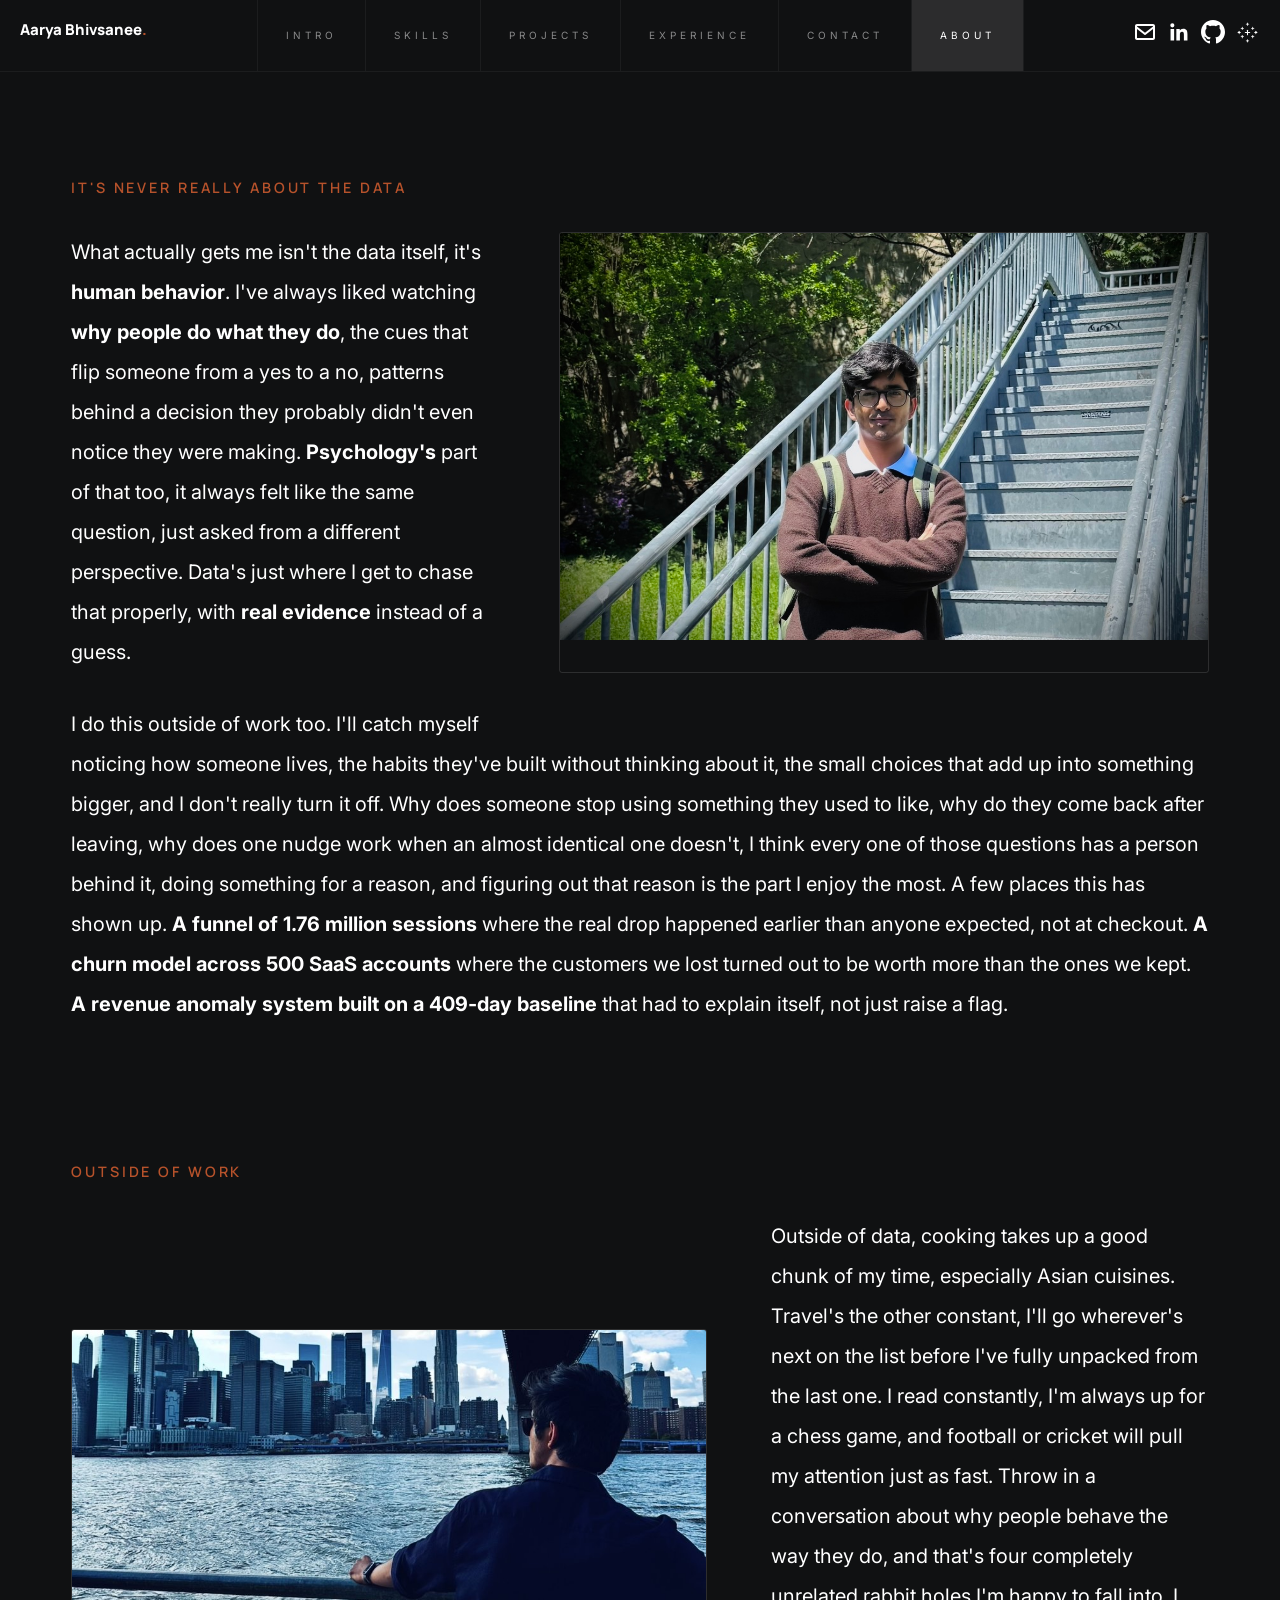
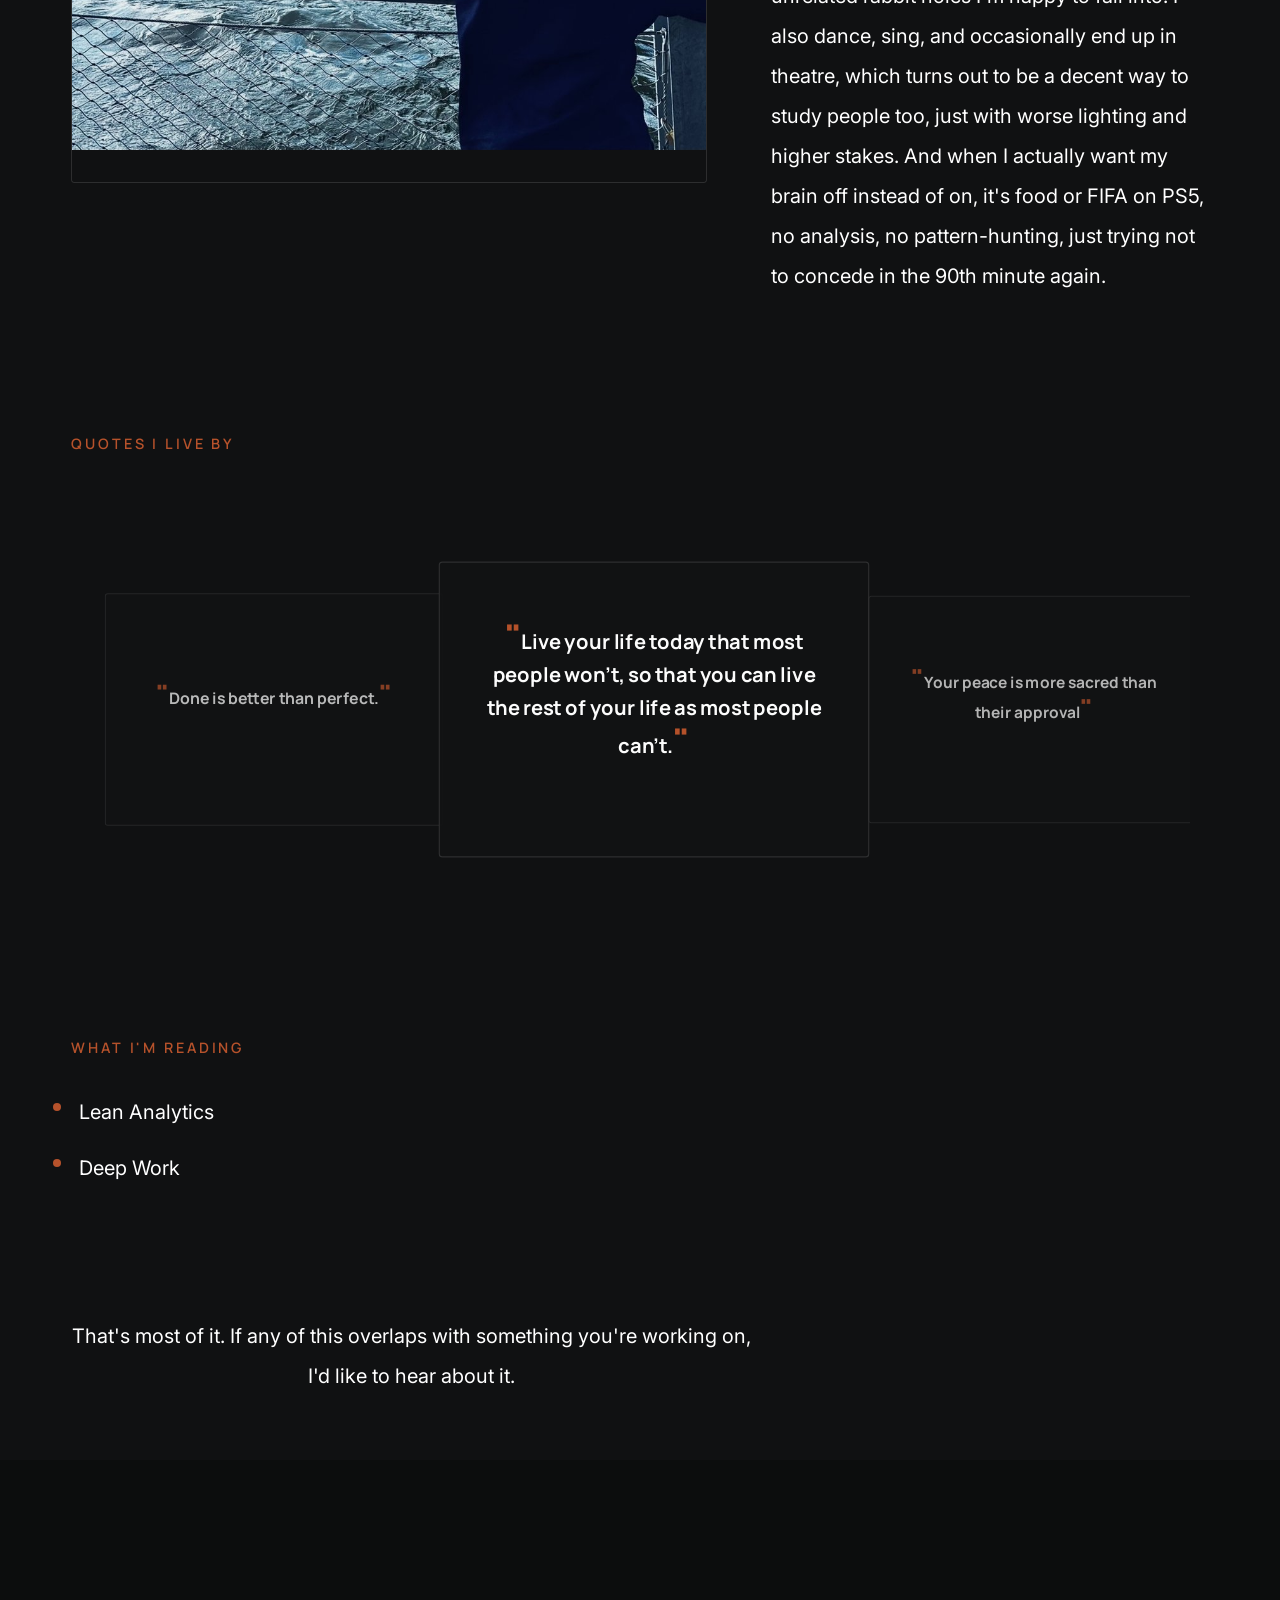
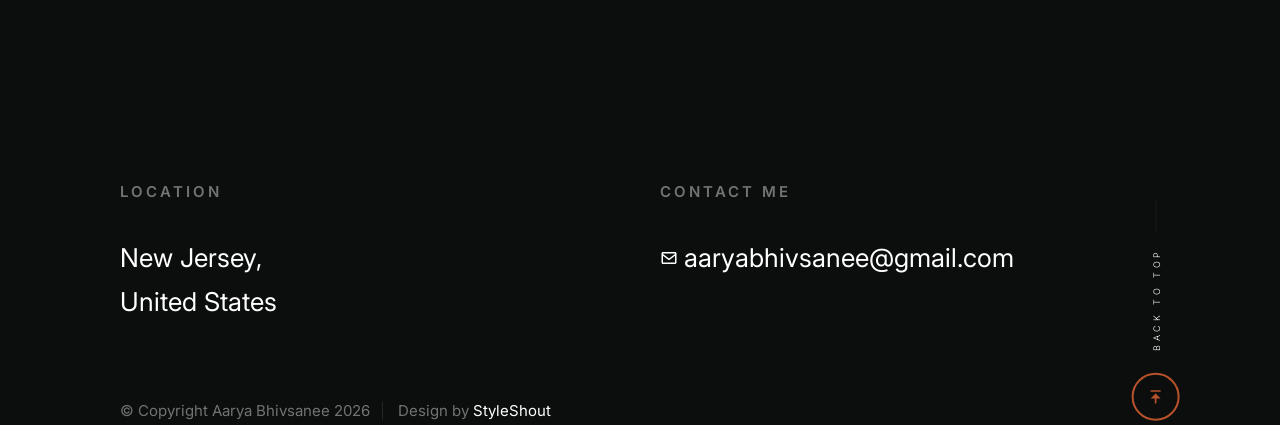
==== about.html @ 57d8317b "Remove intro line from What I'm Reading section" ====
<!DOCTYPE html>
<html lang="en" class="no-js" >
<head>

    <!--- basic page needs
    ================================================== -->
    <meta charset="utf-8">
    <meta name="viewport" content="width=device-width, initial-scale=1">
    <title>About — Aarya Bhivsanee</title>
    <meta name="description" content="A bit more about Aarya Bhivsanee — why data, what she's into outside of work, what she's reading, and what she's been building lately.">

    <script>
        document.documentElement.classList.remove('no-js');
        document.documentElement.classList.add('js');
    </script>

    <!-- CSS
    ================================================== -->
    <link rel="stylesheet" href="css/vendor.css">
    <link rel="stylesheet" href="css/styles.css">

    <!-- favicons
    ================================================== -->
    <link rel="apple-touch-icon" sizes="180x180" href="apple-touch-icon.png">
    <link rel="icon" type="image/png" sizes="32x32" href="favicon-32x32.png">
    <link rel="icon" type="image/png" sizes="16x16" href="favicon-16x16.png">
    <link rel="manifest" href="site.webmanifest">

</head>

<body id="top">


    <!-- preloader
    ================================================== -->
    <div id="preloader">
        <div id="loader">
        </div>
    </div>


    <!-- page wrap
    ================================================== -->
    <div class="s-pagewrap">



        <!-- # site header
        ================================================== -->
        <header class="s-header">

            <div class="s-header__block">
                <div class="s-header__logo">
                    <a class="logo" href="index.html">
                        <span class="logo__text">Aarya Bhivsanee<span class="logo__accent">.</span></span>
                    </a>
                </div>

                <a class="s-header__menu-toggle" href="#0"><span>Menu</span></a>
            </div> <!-- end s-header__block -->

            <div class="row s-header__nav-wrap">
                <nav class="s-header__nav">
                    <ul>
                        <li><a href="index.html#intro">Intro</a></li>
                        <li><a href="index.html#skills">Skills</a></li>
                        <li><a href="index.html#projects">Projects</a></li>
                        <li><a href="index.html#experience">Experience</a></li>
                        <li><a href="index.html#contact">Contact</a></li>
                        <li class="current"><a href="about.html">About</a></li>
                    </ul>
                </nav>

                <ul class="s-header__social">
                    <li>
                        <a href="mailto:aaryabhivsanee@gmail.com">
                            <svg xmlns="http://www.w3.org/2000/svg" width="24" height="24" viewBox="0 0 24 24" style="fill:rgba(0, 0, 0, 1);transform:;-ms-filter:"><path d="M20,4H4C2.897,4,2,4.897,2,6v12c0,1.103,0.897,2,2,2h16c1.103,0,2-0.897,2-2V6C22,4.897,21.103,4,20,4z M20,6v0.511 l-8,6.223L4,6.512V6H20z M4,18V9.044l7.386,5.745C11.566,14.93,11.783,15,12,15s0.434-0.07,0.614-0.211L20,9.044L20.002,18H4z"></path></svg>
                            <span class="screen-reader-text">Email</span>
                        </a>
                    </li>
                    <li>
                        <a href="https://linkedin.com/in/aarya-bhivsanee" target="_blank" rel="noopener">
                            <svg xmlns="http://www.w3.org/2000/svg" width="24" height="24" viewBox="0 0 24 24" style="fill:rgba(0, 0, 0, 1);transform:;-ms-filter:"><path d="M20.447 20.452h-3.554v-5.569c0-1.328-.027-3.037-1.852-3.037-1.853 0-2.136 1.445-2.136 2.939v5.667H9.351V9h3.414v1.561h.046c.477-.9 1.637-1.85 3.37-1.85 3.601 0 4.267 2.37 4.267 5.455v6.286zM5.337 7.433a2.062 2.062 0 1 1 0-4.124 2.062 2.062 0 0 1 0 4.124zM7.114 20.452H3.558V9h3.556v11.452z"></path></svg>
                            <span class="screen-reader-text">LinkedIn</span>
                        </a>
                    </li>
                    <li>
                        <a href="https://github.com/aarya-7" target="_blank" rel="noopener">
                            <svg xmlns="http://www.w3.org/2000/svg" width="24" height="24" viewBox="0 0 24 24" style="fill:rgba(0, 0, 0, 1);transform:;-ms-filter:"><path d="M12 0C5.37 0 0 5.373 0 12c0 5.303 3.438 9.8 8.205 11.387.6.113.82-.258.82-.577 0-.285-.01-1.04-.015-2.04-3.338.724-4.042-1.61-4.042-1.61-.546-1.385-1.333-1.755-1.333-1.755-1.089-.745.084-.729.084-.729 1.205.084 1.84 1.237 1.84 1.237 1.07 1.834 2.807 1.304 3.492.997.108-.775.42-1.305.763-1.605-2.665-.303-5.467-1.332-5.467-5.93 0-1.31.469-2.381 1.236-3.221-.124-.303-.536-1.523.117-3.176 0 0 1.008-.322 3.301 1.23.957-.266 1.983-.399 3.003-.404 1.02.005 2.047.138 3.006.404 2.291-1.552 3.297-1.23 3.297-1.23.655 1.653.243 2.873.12 3.176.77.84 1.235 1.911 1.235 3.221 0 4.609-2.807 5.624-5.479 5.921.43.372.823 1.102.823 2.222 0 1.606-.014 2.898-.014 3.293 0 .322.216.694.825.576C20.565 21.796 24 17.3 24 12c0-6.627-5.373-12-12-12z"></path></svg>
                            <span class="screen-reader-text">GitHub</span>
                        </a>
                    </li>
                    <li>
                        <a href="https://public.tableau.com/app/profile/aarya.bhivsanee/vizzes" target="_blank" rel="noopener">
                            <svg class="icon-tableau" xmlns="http://www.w3.org/2000/svg" width="24" height="24" viewBox="0 0 24 24" style="fill:rgba(0, 0, 0, 1);transform:;-ms-filter:">
                                <g transform="translate(12,4)"><rect x="-0.4" y="-1.6" width="0.8" height="3.2" rx="0.4" ry="0.4"></rect><rect x="-1.6" y="-0.4" width="3.2" height="0.8" rx="0.4" ry="0.4"></rect></g>
                                <g transform="translate(7,8)"><rect x="-0.4" y="-1.6" width="0.8" height="3.2" rx="0.4" ry="0.4"></rect><rect x="-1.6" y="-0.4" width="3.2" height="0.8" rx="0.4" ry="0.4"></rect></g>
                                <g transform="translate(17,8)"><rect x="-0.4" y="-1.6" width="0.8" height="3.2" rx="0.4" ry="0.4"></rect><rect x="-1.6" y="-0.4" width="3.2" height="0.8" rx="0.4" ry="0.4"></rect></g>
                                <g transform="translate(4,12)"><rect x="-0.4" y="-1.6" width="0.8" height="3.2" rx="0.4" ry="0.4"></rect><rect x="-1.6" y="-0.4" width="3.2" height="0.8" rx="0.4" ry="0.4"></rect></g>
                                <g transform="translate(12,12)"><rect x="-0.5" y="-2.6" width="1" height="5.2" rx="0.5" ry="0.5"></rect><rect x="-2.6" y="-0.5" width="5.2" height="1" rx="0.5" ry="0.5"></rect></g>
                                <g transform="translate(20,12)"><rect x="-0.4" y="-1.6" width="0.8" height="3.2" rx="0.4" ry="0.4"></rect><rect x="-1.6" y="-0.4" width="3.2" height="0.8" rx="0.4" ry="0.4"></rect></g>
                                <g transform="translate(7,16)"><rect x="-0.4" y="-1.6" width="0.8" height="3.2" rx="0.4" ry="0.4"></rect><rect x="-1.6" y="-0.4" width="3.2" height="0.8" rx="0.4" ry="0.4"></rect></g>
                                <g transform="translate(17,16)"><rect x="-0.4" y="-1.6" width="0.8" height="3.2" rx="0.4" ry="0.4"></rect><rect x="-1.6" y="-0.4" width="3.2" height="0.8" rx="0.4" ry="0.4"></rect></g>
                                <g transform="translate(12,20)"><rect x="-0.4" y="-1.6" width="0.8" height="3.2" rx="0.4" ry="0.4"></rect><rect x="-1.6" y="-0.4" width="3.2" height="0.8" rx="0.4" ry="0.4"></rect></g>
                            </svg>
                            <span class="screen-reader-text">Tableau Public</span>
                        </a>
                    </li>
                </ul>
            </div> <!-- end s-header__nav-wrap -->

        </header> <!-- end s-header -->


        <!-- # photo + opening / why
        ================================================== -->
        <section class="s-about-intro">
            <div class="row">
                <div class="column">
                    <h3 class="about-section__eyebrow">It's Never Really About The Data</h3>

                    <div class="about-intro-photo">
                        <img src="images/about-photo.jpg" alt="Aarya Bhivsanee">
                    </div>

                    <p>What actually gets me isn't the data itself, it's <strong>human behavior</strong>. I've always liked
                    watching <strong>why people do what they do</strong>, the cues that flip someone from a yes to a no,
                    patterns behind a decision they probably didn't even notice they were making.
                    <strong>Psychology's</strong> part of that too, it always felt like the same question, just asked from a
                    different perspective. Data's just where I get to chase that properly, with <strong>real
                    evidence</strong> instead of a guess.</p>

                    <p>I do this outside of work too. I'll catch myself noticing how someone lives, the
                    habits they've built without thinking about it, the small choices that add up into
                    something bigger, and I don't really turn it off. Why does someone stop using something
                    they used to like, why do they come back after leaving, why does one nudge work when an
                    almost identical one doesn't, I think every one of those questions has a person behind
                    it, doing something for a reason, and figuring out that reason is the part I enjoy the
                    most. A few places this has shown up. <strong>A funnel of 1.76 million sessions</strong> where the real
                    drop happened earlier than anyone expected, not at checkout. <strong>A churn model across 500
                    SaaS accounts</strong> where the customers we lost turned out to be worth more than the ones we
                    kept. <strong>A revenue anomaly system built on a 409-day baseline</strong> that had to explain itself,
                    not just raise a flag.</p>
                </div>
            </div>
        </section>


        <!-- # outside of work
        ================================================== -->
        <section class="s-about-block s-about-block--outside">
            <div class="row">
                <div class="column about-section">
                    <h3 class="about-section__eyebrow">Outside Of Work</h3>

                    <div class="outside-work-row">
                        <div class="outside-work-photo">
                            <img src="images/outside-work.jpg" alt="Aarya Bhivsanee outside of work">
                        </div>

                        <p>Outside of data, cooking takes up a good chunk of my time, especially Asian cuisines.
                        Travel's the other constant, I'll go wherever's next on the list before I've fully
                        unpacked from the last one. I read constantly, I'm always up for a chess game, and
                        football or cricket will pull my attention just as fast. Throw in a conversation about
                        why people behave the way they do, and that's four completely unrelated rabbit holes
                        I'm happy to fall into. I also dance, sing, and occasionally end up in theatre, which
                        turns out to be a decent way to study people too, just with worse lighting and higher
                        stakes. And when I actually want my brain off instead of on, it's food or FIFA on PS5,
                        no analysis, no pattern-hunting, just trying not to concede in the 90th minute again.</p>
                    </div>
                </div>
            </div>
        </section>


        <!-- # quotes i live by
        ================================================== -->
        <section class="s-about-block s-about-block--quotes">
            <div class="row">
                <div class="column about-section">
                    <h3 class="about-section__eyebrow">Quotes I Live By</h3>
                </div>
            </div>

            <div class="row">
                <div class="column">
                    <div class="quotes-carousel">
                        <div class="quotes-carousel__viewport">
                            <ul class="quotes-carousel__track">
                                <li class="quote-card">
                                    <p class="quote-card__text">Done is better than perfect.</p>
                                    <p class="quote-card__attribution"></p>
                                </li>
                                <li class="quote-card">
                                    <p class="quote-card__text">Live your life today that most people won't, so that you can live the rest of your life as most people can't.</p>
                                    <p class="quote-card__attribution"></p>
                                </li>
                                <li class="quote-card">
                                    <p class="quote-card__text">Your peace is more sacred than their approval</p>
                                    <p class="quote-card__attribution"></p>
                                </li>
                                <li class="quote-card">
                                    <p class="quote-card__text">Purpose is the strongest shield against laziness</p>
                                    <p class="quote-card__attribution"></p>
                                </li>
                                <li class="quote-card">
                                    <p class="quote-card__text">Freedom is saying no to the things you hate.</p>
                                    <p class="quote-card__attribution"></p>
                                </li>
                                <li class="quote-card">
                                    <p class="quote-card__text">Even a bad day is just 24 hours</p>
                                    <p class="quote-card__attribution"></p>
                                </li>
                                <li class="quote-card">
                                    <p class="quote-card__text">You can't have a new reality with an old mentality.</p>
                                    <p class="quote-card__attribution"></p>
                                </li>
                                <li class="quote-card">
                                    <p class="quote-card__text">If you breathe oxygen it's a fair game</p>
                                    <p class="quote-card__attribution"></p>
                                </li>
                                <li class="quote-card">
                                    <p class="quote-card__text">Obsession creates Outliers</p>
                                    <p class="quote-card__attribution"></p>
                                </li>
                                <li class="quote-card" aria-hidden="true">
                                    <p class="quote-card__text">Done is better than perfect.</p>
                                    <p class="quote-card__attribution"></p>
                                </li>
                                <li class="quote-card" aria-hidden="true">
                                    <p class="quote-card__text">Live your life today that most people won't, so that you can live the rest of your life as most people can't.</p>
                                    <p class="quote-card__attribution"></p>
                                </li>
                                <li class="quote-card" aria-hidden="true">
                                    <p class="quote-card__text">Your peace is more sacred than their approval</p>
                                    <p class="quote-card__attribution"></p>
                                </li>
                                <li class="quote-card" aria-hidden="true">
                                    <p class="quote-card__text">Purpose is the strongest shield against laziness</p>
                                    <p class="quote-card__attribution"></p>
                                </li>
                                <li class="quote-card" aria-hidden="true">
                                    <p class="quote-card__text">Freedom is saying no to the things you hate.</p>
                                    <p class="quote-card__attribution"></p>
                                </li>
                                <li class="quote-card" aria-hidden="true">
                                    <p class="quote-card__text">Even a bad day is just 24 hours</p>
                                    <p class="quote-card__attribution"></p>
                                </li>
                                <li class="quote-card" aria-hidden="true">
                                    <p class="quote-card__text">You can't have a new reality with an old mentality.</p>
                                    <p class="quote-card__attribution"></p>
                                </li>
                                <li class="quote-card" aria-hidden="true">
                                    <p class="quote-card__text">If you breathe oxygen it's a fair game</p>
                                    <p class="quote-card__attribution"></p>
                                </li>
                                <li class="quote-card" aria-hidden="true">
                                    <p class="quote-card__text">Obsession creates Outliers</p>
                                    <p class="quote-card__attribution"></p>
                                </li>
                            </ul>
                        </div>
                    </div>
                </div>
            </div>
        </section>


        <!-- # what i'm reading
        ================================================== -->
        <section class="s-about-block">
            <div class="row">
                <div class="column about-section">
                    <h3 class="about-section__eyebrow">What I'm Reading</h3>
                    <ul class="disc">
                        <li>Lean Analytics</li>
                        <li>Deep Work</li>
                    </ul>
                </div>
            </div>
        </section>


        <!-- # closing line
        ================================================== -->
        <section class="s-about-block s-about-block--closing">
            <div class="row">
                <div class="column about-section">
                    <p>That's most of it. If any of this overlaps with something you're working on, I'd
                    like to hear about it.</p>
                </div>
            </div>
        </section>


        <!-- # footer
        ================================================== -->
        <section class="s-about-footer-wrap">

            <footer class="s-footer">

                <div class="row s-footer__top">
                    <div class="column lg-6 md-6 stack-on-700 s-footer__block contact-address">
                        <h4 class="h6">Location</h4>

                        <p>
                        New Jersey, <br>
                        United States
                        </p>
                    </div>

                    <div class="column lg-6 md-6 stack-on-700 s-footer__block contact-number">
                        <h4 class="h6">Contact Me</h4>

                        <ul class="contact-list">
                            <li>
                                <a href="mailto:aaryabhivsanee@gmail.com" class="contact-list__email">
                                    <svg class="contact-list__icon" xmlns="http://www.w3.org/2000/svg" width="24" height="24" viewBox="0 0 24 24"><path d="M20,4H4C2.897,4,2,4.897,2,6v12c0,1.103,0.897,2,2,2h16c1.103,0,2-0.897,2-2V6C22,4.897,21.103,4,20,4z M20,6v0.511 l-8,6.223L4,6.512V6H20z M4,18V9.044l7.386,5.745C11.566,14.93,11.783,15,12,15s0.434-0.07,0.614-0.211L20,9.044L20.002,18H4z"></path></svg>
                                    aaryabhivsanee@gmail.com
                                </a>
                            </li>
                        </ul>
                    </div>
                </div> <!-- end s-footer__top -->

                <div class="row s-footer__bottom">
                    <div class="column ss-copyright">
                        <span>© Copyright Aarya Bhivsanee 2026</span>
                        <span>Design by <a href="https://www.styleshout.com/">StyleShout</a></span>
                    </div>

                    <div class="ss-go-top">
                        <a class="smoothscroll" title="Back to Top" href="#top">
                            <span class="ss-go-top__icon">
                                <svg xmlns="http://www.w3.org/2000/svg" width="24" height="24" viewBox="0 0 24 24" style="fill:rgba(0, 0, 0, 1);transform:rotate(90deg);-ms-filter:progid:DXImageTransform.Microsoft.BasicImage(rotation=1)"><path d="M6 4H18V6H6zM11 14L11 20 13 20 13 14 18 14 12 8 6 14z"></path></svg>
                            </span>
                            <span class="ss-go-top__text">Back to Top</span>
                        </a>
                    </div>
                </div> <!-- end s-footer__top -->

            </footer>

        </section> <!-- end s-about-footer-wrap -->

    </div> <!-- end -s-pagewrap -->


    <!-- Java Script
    ================================================== -->
    <script src="js/plugins.js"></script>
    <script src="js/main.js"></script>

</body>
</html>
---- css/vendor.css ----
/* ===================================================================
 * Tyndale Third-party Stylesheets
 * Template Ver. 1.0.0
 * 06-17-2021
 * -------------------------------------------------------------------
 *
 * TOC:
 * # PrismJS
 * # Swiper 
 * # PhotoSwipe Main CSS
 * # PhotoSwipe Skin
 * # Basiclightbox
 *
 * ------------------------------------------------------------------- */

/* ===================================================================
 * # PrismJS 1.20.0
 *   https://prismjs.com/download.html#themes=prism-tomorrow&languages=markup+css+clike+javascript+markup-templating+php
 *   
 *   prism.js tomorrow night eighties for JavaScript, CoffeeScript, CSS and HTML
 *   Based on https://github.com/chriskempson/tomorrow-theme
 *   @author Rose Pritchard
 * ------------------------------------------------------------------- */
code[class*="language-"],
pre[class*="language-"] {
    color           : #ccc;
    background      : none;
    font-family     : var(--font-mono);
    font-size       : calc(var(--text-size) * 0.9444);
    text-align      : left;
    white-space     : pre;
    word-spacing    : normal;
    word-break      : normal;
    word-wrap       : normal;
    line-height     : var(--vspace-1);
    -moz-tab-size   : 4;
    -o-tab-size     : 4;
    tab-size        : 4;
    -webkit-hyphens : none;
    -moz-hyphens    : none;
    -ms-hyphens     : none;
    hyphens         : none;
}

/* Code blocks */
pre[class*="language-"] {
    padding  : var(--vspace-0_5) 0 var(--vspace-1);
    margin   : 0;
    overflow : auto;
}

:not(pre)>code[class*="language-"],
pre[class*="language-"] {
    background : #2d2d2d;
}

/* Inline code */
:not(pre)>code[class*="language-"] {
    padding     : .1em;
    white-space : normal;
}

.token.comment,
.token.block-comment,
.token.prolog,
.token.doctype,
.token.cdata {
    color : #999;
}

.token.punctuation {
    color : #ccc;
}

.token.tag,
.token.attr-name,
.token.namespace,
.token.deleted {
    color : #e2777a;
}

.token.function-name {
    color : #6196cc;
}

.token.boolean,
.token.number,
.token.function {
    color : #f08d49;
}

.token.property,
.token.class-name,
.token.constant,
.token.symbol {
    color : #f8c555;
}

.token.selector,
.token.important,
.token.atrule,
.token.keyword,
.token.builtin {
    color : #cc99cd;
}

.token.string,
.token.char,
.token.attr-value,
.token.regex,
.token.variable {
    color : #7ec699;
}

.token.operator,
.token.entity,
.token.url {
    color : #67cdcc;
}

.token.important,
.token.bold {
    font-weight : bold;
}

.token.italic {
    font-style : italic;
}

.token.entity {
    cursor : help;
}

.token.inserted {
    color : green;
}


/* ===================================================================
 * # Swiper 6.4.5
 *   Most modern mobile touch slider and framework with hardware accelerated transitions
 *   https://swiperjs.com
 *
 *   Copyright 2014-2020 Vladimir Kharlampidi
 *
 *   Released under the MIT License
 *
 *   Released on: December 18, 2020
 * ------------------------------------------------------------------- */
@font-face {
    font-family : "swiper-icons";
    src         : url("data:application/font-woff;charset=utf-8;base64, [base64]//wADZ2x5ZgAAAywAAADMAAAD2MHtryVoZWFkAAABbAAAADAAAAA2E2+eoWhoZWEAAAGcAAAAHwAAACQC9gDzaG10eAAAAigAAAAZAAAArgJkABFsb2NhAAAC0AAAAFoAAABaFQAUGG1heHAAAAG8AAAAHwAAACAAcABAbmFtZQAAA/gAAAE5AAACXvFdBwlwb3N0AAAFNAAAAGIAAACE5s74hXjaY2BkYGAAYpf5Hu/j+W2+MnAzMYDAzaX6QjD6/4//Bxj5GA8AuRwMYGkAPywL13jaY2BkYGA88P8Agx4j+/8fQDYfA1AEBWgDAIB2BOoAeNpjYGRgYNBh4GdgYgABEMnIABJzYNADCQAACWgAsQB42mNgYfzCOIGBlYGB0YcxjYGBwR1Kf2WQZGhhYGBiYGVmgAFGBiQQkOaawtDAoMBQxXjg/wEGPcYDDA4wNUA2CCgwsAAAO4EL6gAAeNpj2M0gyAACqxgGNWBkZ2D4/wMA+xkDdgAAAHjaY2BgYGaAYBkGRgYQiAHyGMF8FgYHIM3DwMHABGQrMOgyWDLEM1T9/w8UBfEMgLzE////P/5//f/V/xv+r4eaAAeMbAxwIUYmIMHEgKYAYjUcsDAwsLKxc3BycfPw8jEQA/[base64]/uznmfPFBNODM2K7MTQ45YEAZqGP81AmGGcF3iPqOop0r1SPTaTbVkfUe4HXj97wYE+yNwWYxwWu4v1ugWHgo3S1XdZEVqWM7ET0cfnLGxWfkgR42o2PvWrDMBSFj/IHLaF0zKjRgdiVMwScNRAoWUoH78Y2icB/yIY09An6AH2Bdu/UB+yxopYshQiEvnvu0dURgDt8QeC8PDw7Fpji3fEA4z/PEJ6YOB5hKh4dj3EvXhxPqH/SKUY3rJ7srZ4FZnh1PMAtPhwP6fl2PMJMPDgeQ4rY8YT6Gzao0eAEA409DuggmTnFnOcSCiEiLMgxCiTI6Cq5DZUd3Qmp10vO0LaLTd2cjN4fOumlc7lUYbSQcZFkutRG7g6JKZKy0RmdLY680CDnEJ+UMkpFFe1RN7nxdVpXrC4aTtnaurOnYercZg2YVmLN/d/gczfEimrE/fs/bOuq29Zmn8tloORaXgZgGa78yO9/cnXm2BpaGvq25Dv9S4E9+5SIc9PqupJKhYFSSl47+Qcr1mYNAAAAeNptw0cKwkAAAMDZJA8Q7OUJvkLsPfZ6zFVERPy8qHh2YER+3i/BP83vIBLLySsoKimrqKqpa2hp6+jq6RsYGhmbmJqZSy0sraxtbO3sHRydnEMU4uR6yx7JJXveP7WrDycAAAAAAAH//wACeNpjYGRgYOABYhkgZgJCZgZNBkYGLQZtIJsFLMYAAAw3ALgAeNolizEKgDAQBCchRbC2sFER0YD6qVQiBCv/H9ezGI6Z5XBAw8CBK/m5iQQVauVbXLnOrMZv2oLdKFa8Pjuru2hJzGabmOSLzNMzvutpB3N42mNgZGBg4GKQYzBhYMxJLMlj4GBgAYow/P/PAJJhLM6sSoWKfWCAAwDAjgbRAAB42mNgYGBkAIIbCZo5IPrmUn0hGA0AO8EFTQAA") format("woff");
    font-weight : 400;
    font-style  : normal;
}

:root {
    --swiper-theme-color : #007aff;
}

.swiper-container {
    margin-left  : auto;
    margin-right : auto;
    position     : relative;
    overflow     : hidden;
    list-style   : none;
    padding      : 0;
    /* Fix of Webkit flickering */
    z-index      : 1;
}

.swiper-container-vertical>.swiper-wrapper {
    flex-direction : column;
}

.swiper-wrapper {
    position            : relative;
    width               : 100%;
    height              : 100%;
    z-index             : 1;
    display             : flex;
    transition-property : transform;
    box-sizing          : content-box;
}

.swiper-container-android .swiper-slide,
.swiper-wrapper {
    transform : translate3d(0px, 0, 0);
}

.swiper-container-multirow>.swiper-wrapper {
    flex-wrap : wrap;
}

.swiper-container-multirow-column>.swiper-wrapper {
    flex-wrap      : wrap;
    flex-direction : column;
}

.swiper-container-free-mode>.swiper-wrapper {
    transition-timing-function : ease-out;
    margin                     : 0 auto;
}

.swiper-slide {
    flex-shrink         : 0;
    width               : 100%;
    height              : 100%;
    position            : relative;
    transition-property : transform;
}

.swiper-slide-invisible-blank {
    visibility : hidden;
}

/* Auto Height */
.swiper-container-autoheight,
.swiper-container-autoheight .swiper-slide {
    height : auto;
}

.swiper-container-autoheight .swiper-wrapper {
    align-items         : flex-start;
    transition-property : transform, height;
}

/* 3D Effects */
.swiper-container-3d {
    perspective : 1200px;
}

.swiper-container-3d .swiper-wrapper,
.swiper-container-3d .swiper-slide,
.swiper-container-3d .swiper-slide-shadow-left,
.swiper-container-3d .swiper-slide-shadow-right,
.swiper-container-3d .swiper-slide-shadow-top,
.swiper-container-3d .swiper-slide-shadow-bottom,
.swiper-container-3d .swiper-cube-shadow {
    transform-style : preserve-3d;
}

.swiper-container-3d .swiper-slide-shadow-left,
.swiper-container-3d .swiper-slide-shadow-right,
.swiper-container-3d .swiper-slide-shadow-top,
.swiper-container-3d .swiper-slide-shadow-bottom {
    position       : absolute;
    left           : 0;
    top            : 0;
    width          : 100%;
    height         : 100%;
    pointer-events : none;
    z-index        : 10;
}

.swiper-container-3d .swiper-slide-shadow-left {
    background-image : linear-gradient(to left, rgba(0, 0, 0, 0.5), rgba(0, 0, 0, 0));
}

.swiper-container-3d .swiper-slide-shadow-right {
    background-image : linear-gradient(to right, rgba(0, 0, 0, 0.5), rgba(0, 0, 0, 0));
}

.swiper-container-3d .swiper-slide-shadow-top {
    background-image : linear-gradient(to top, rgba(0, 0, 0, 0.5), rgba(0, 0, 0, 0));
}

.swiper-container-3d .swiper-slide-shadow-bottom {
    background-image : linear-gradient(to bottom, rgba(0, 0, 0, 0.5), rgba(0, 0, 0, 0));
}

/* CSS Mode */
.swiper-container-css-mode>.swiper-wrapper {
    overflow           : auto;
    scrollbar-width    : none;
    /* For Firefox */
    -ms-overflow-style : none;
    /* For Internet Explorer and Edge */
}

.swiper-container-css-mode>.swiper-wrapper::-webkit-scrollbar {
    display : none;
}

.swiper-container-css-mode>.swiper-wrapper>.swiper-slide {
    scroll-snap-align : start start;
}

.swiper-container-horizontal.swiper-container-css-mode>.swiper-wrapper {
    scroll-snap-type : x mandatory;
}

.swiper-container-vertical.swiper-container-css-mode>.swiper-wrapper {
    scroll-snap-type : y mandatory;
}

:root {
    --swiper-navigation-size  : 44px;
    /*
    --swiper-navigation-color : var(--swiper-theme-color);
    */
}

.swiper-button-prev,
.swiper-button-next {
    position        : absolute;
    top             : 50%;
    width           : calc(var(--swiper-navigation-size) / 44 * 27);
    height          : var(--swiper-navigation-size);
    margin-top      : calc(-1 * var(--swiper-navigation-size) / 2);
    z-index         : 10;
    cursor          : pointer;
    display         : flex;
    align-items     : center;
    justify-content : center;
    color           : var(--swiper-navigation-color, var(--swiper-theme-color));
}

.swiper-button-prev.swiper-button-disabled,
.swiper-button-next.swiper-button-disabled {
    opacity        : 0.35;
    cursor         : auto;
    pointer-events : none;
}

.swiper-button-prev:after,
.swiper-button-next:after {
    font-family    : swiper-icons;
    font-size      : var(--swiper-navigation-size);
    text-transform : none !important;
    letter-spacing : 0;
    text-transform : none;
    font-variant   : initial;
    line-height    : 1;
}

.swiper-button-prev,
.swiper-container-rtl .swiper-button-next {
    left  : 10px;
    right : auto;
}

.swiper-button-prev:after,
.swiper-container-rtl .swiper-button-next:after {
    content : "prev";
}

.swiper-button-next,
.swiper-container-rtl .swiper-button-prev {
    right : 10px;
    left  : auto;
}

.swiper-button-next:after,
.swiper-container-rtl .swiper-button-prev:after {
    content : "next";
}

.swiper-button-prev.swiper-button-white,
.swiper-button-next.swiper-button-white {
    --swiper-navigation-color : #ffffff;
}

.swiper-button-prev.swiper-button-black,
.swiper-button-next.swiper-button-black {
    --swiper-navigation-color : #000000;
}

.swiper-button-lock {
    display : none;
}

:root {
    /*
    --swiper-pagination-color: var(--swiper-theme-color);
    */
}

.swiper-pagination {
    position   : absolute;
    text-align : center;
    transition : 300ms opacity;
    transform  : translate3d(0, 0, 0);
    z-index    : 10;
}

.swiper-pagination.swiper-pagination-hidden {
    opacity : 0;
}

/* Common Styles */
.swiper-pagination-fraction,
.swiper-pagination-custom,
.swiper-container-horizontal>.swiper-pagination-bullets {
    bottom : 10px;
    left   : 0;
    width  : 100%;
}

/* Bullets */
.swiper-pagination-bullets-dynamic {
    overflow  : hidden;
    font-size : 0;
}

.swiper-pagination-bullets-dynamic .swiper-pagination-bullet {
    transform : scale(0.33);
    position  : relative;
}

.swiper-pagination-bullets-dynamic .swiper-pagination-bullet-active {
    transform : scale(1);
}

.swiper-pagination-bullets-dynamic .swiper-pagination-bullet-active-main {
    transform : scale(1);
}

.swiper-pagination-bullets-dynamic .swiper-pagination-bullet-active-prev {
    transform : scale(0.66);
}

.swiper-pagination-bullets-dynamic .swiper-pagination-bullet-active-prev-prev {
    transform : scale(0.33);
}

.swiper-pagination-bullets-dynamic .swiper-pagination-bullet-active-next {
    transform : scale(0.66);
}

.swiper-pagination-bullets-dynamic .swiper-pagination-bullet-active-next-next {
    transform : scale(0.33);
}

.swiper-pagination-bullet {
    width         : 8px;
    height        : 8px;
    display       : inline-block;
    border-radius : 100%;
    background    : #000;
    opacity       : 0.2;
}

button.swiper-pagination-bullet {
    border             : none;
    margin             : 0;
    padding            : 0;
    box-shadow         : none;
    -webkit-appearance : none;
    -moz-appearance    : none;
    appearance         : none;
}

.swiper-pagination-clickable .swiper-pagination-bullet {
    cursor : pointer;
}

.swiper-pagination-bullet-active {
    opacity    : 1;
    background : var(--swiper-pagination-color, var(--swiper-theme-color));
}

.swiper-container-vertical>.swiper-pagination-bullets {
    right     : 10px;
    top       : 50%;
    transform : translate3d(0px, -50%, 0);
}

.swiper-container-vertical>.swiper-pagination-bullets .swiper-pagination-bullet {
    margin  : 6px 0;
    display : block;
}

.swiper-container-vertical>.swiper-pagination-bullets.swiper-pagination-bullets-dynamic {
    top       : 50%;
    transform : translateY(-50%);
    width     : 8px;
}

.swiper-container-vertical>.swiper-pagination-bullets.swiper-pagination-bullets-dynamic .swiper-pagination-bullet {
    display    : inline-block;
    transition : 200ms transform, 200ms top;
}

.swiper-container-horizontal>.swiper-pagination-bullets .swiper-pagination-bullet {
    margin : 0 4px;
}

.swiper-container-horizontal>.swiper-pagination-bullets.swiper-pagination-bullets-dynamic {
    left        : 50%;
    transform   : translateX(-50%);
    white-space : nowrap;
}

.swiper-container-horizontal>.swiper-pagination-bullets.swiper-pagination-bullets-dynamic .swiper-pagination-bullet {
    transition : 200ms transform, 200ms left;
}

.swiper-container-horizontal.swiper-container-rtl>.swiper-pagination-bullets-dynamic .swiper-pagination-bullet {
    transition : 200ms transform, 200ms right;
}

/* Progress */
.swiper-pagination-progressbar {
    background : rgba(0, 0, 0, 0.25);
    position   : absolute;
}

.swiper-pagination-progressbar .swiper-pagination-progressbar-fill {
    background       : var(--swiper-pagination-color, var(--swiper-theme-color));
    position         : absolute;
    left             : 0;
    top              : 0;
    width            : 100%;
    height           : 100%;
    transform        : scale(0);
    transform-origin : left top;
}

.swiper-container-rtl .swiper-pagination-progressbar .swiper-pagination-progressbar-fill {
    transform-origin : right top;
}

.swiper-container-horizontal>.swiper-pagination-progressbar,
.swiper-container-vertical>.swiper-pagination-progressbar.swiper-pagination-progressbar-opposite {
    width  : 100%;
    height : 4px;
    left   : 0;
    top    : 0;
}

.swiper-container-vertical>.swiper-pagination-progressbar,
.swiper-container-horizontal>.swiper-pagination-progressbar.swiper-pagination-progressbar-opposite {
    width  : 4px;
    height : 100%;
    left   : 0;
    top    : 0;
}

.swiper-pagination-white {
    --swiper-pagination-color : #ffffff;
}

.swiper-pagination-black {
    --swiper-pagination-color : #000000;
}

.swiper-pagination-lock {
    display : none;
}

/* Scrollbar */
.swiper-scrollbar {
    border-radius    : 10px;
    position         : relative;
    -ms-touch-action : none;
    background       : rgba(0, 0, 0, 0.1);
}

.swiper-container-horizontal>.swiper-scrollbar {
    position : absolute;
    left     : 1%;
    bottom   : 3px;
    z-index  : 50;
    height   : 5px;
    width    : 98%;
}

.swiper-container-vertical>.swiper-scrollbar {
    position : absolute;
    right    : 3px;
    top      : 1%;
    z-index  : 50;
    width    : 5px;
    height   : 98%;
}

.swiper-scrollbar-drag {
    height        : 100%;
    width         : 100%;
    position      : relative;
    background    : rgba(0, 0, 0, 0.5);
    border-radius : 10px;
    left          : 0;
    top           : 0;
}

.swiper-scrollbar-cursor-drag {
    cursor : move;
}

.swiper-scrollbar-lock {
    display : none;
}

.swiper-zoom-container {
    width           : 100%;
    height          : 100%;
    display         : flex;
    justify-content : center;
    align-items     : center;
    text-align      : center;
}

.swiper-zoom-container>img,
.swiper-zoom-container>svg,
.swiper-zoom-container>canvas {
    max-width  : 100%;
    max-height : 100%;
    object-fit : contain;
}

.swiper-slide-zoomed {
    cursor : move;
}

/* Preloader */
:root {
    /*
    --swiper-preloader-color: var(--swiper-theme-color);
    */
}

.swiper-lazy-preloader {
    width            : 42px;
    height           : 42px;
    position         : absolute;
    left             : 50%;
    top              : 50%;
    margin-left      : -21px;
    margin-top       : -21px;
    z-index          : 10;
    transform-origin : 50%;
    animation        : swiper-preloader-spin 1s infinite linear;
    box-sizing       : border-box;
    border           : 4px solid var(--swiper-preloader-color, var(--swiper-theme-color));
    border-radius    : 50%;
    border-top-color : transparent;
}

.swiper-lazy-preloader-white {
    --swiper-preloader-color : #fff;
}

.swiper-lazy-preloader-black {
    --swiper-preloader-color : #000;
}

@keyframes swiper-preloader-spin {
    100% {
        transform : rotate(360deg);
    }
}

/* a11y */
.swiper-container .swiper-notification {
    position       : absolute;
    left           : 0;
    top            : 0;
    pointer-events : none;
    opacity        : 0;
    z-index        : -1000;
}

.swiper-container-fade.swiper-container-free-mode .swiper-slide {
    transition-timing-function : ease-out;
}

.swiper-container-fade .swiper-slide {
    pointer-events      : none;
    transition-property : opacity;
}

.swiper-container-fade .swiper-slide .swiper-slide {
    pointer-events : none;
}

.swiper-container-fade .swiper-slide-active,
.swiper-container-fade .swiper-slide-active .swiper-slide-active {
    pointer-events : auto;
}

.swiper-container-cube {
    overflow : visible;
}

.swiper-container-cube .swiper-slide {
    pointer-events              : none;
    -webkit-backface-visibility : hidden;
    backface-visibility         : hidden;
    z-index                     : 1;
    visibility                  : hidden;
    transform-origin            : 0 0;
    width                       : 100%;
    height                      : 100%;
}

.swiper-container-cube .swiper-slide .swiper-slide {
    pointer-events : none;
}

.swiper-container-cube.swiper-container-rtl .swiper-slide {
    transform-origin : 100% 0;
}

.swiper-container-cube .swiper-slide-active,
.swiper-container-cube .swiper-slide-active .swiper-slide-active {
    pointer-events : auto;
}

.swiper-container-cube .swiper-slide-active,
.swiper-container-cube .swiper-slide-next,
.swiper-container-cube .swiper-slide-prev,
.swiper-container-cube .swiper-slide-next+.swiper-slide {
    pointer-events : auto;
    visibility     : visible;
}

.swiper-container-cube .swiper-slide-shadow-top,
.swiper-container-cube .swiper-slide-shadow-bottom,
.swiper-container-cube .swiper-slide-shadow-left,
.swiper-container-cube .swiper-slide-shadow-right {
    z-index                     : 0;
    -webkit-backface-visibility : hidden;
    backface-visibility         : hidden;
}

.swiper-container-cube .swiper-cube-shadow {
    position       : absolute;
    left           : 0;
    bottom         : 0px;
    width          : 100%;
    height         : 100%;
    background     : #000;
    opacity        : 0.6;
    -webkit-filter : blur(50px);
    filter         : blur(50px);
    z-index        : 0;
}

.swiper-container-flip {
    overflow : visible;
}

.swiper-container-flip .swiper-slide {
    pointer-events              : none;
    -webkit-backface-visibility : hidden;
    backface-visibility         : hidden;
    z-index                     : 1;
}

.swiper-container-flip .swiper-slide .swiper-slide {
    pointer-events : none;
}

.swiper-container-flip .swiper-slide-active,
.swiper-container-flip .swiper-slide-active .swiper-slide-active {
    pointer-events : auto;
}

.swiper-container-flip .swiper-slide-shadow-top,
.swiper-container-flip .swiper-slide-shadow-bottom,
.swiper-container-flip .swiper-slide-shadow-left,
.swiper-container-flip .swiper-slide-shadow-right {
    z-index                     : 0;
    -webkit-backface-visibility : hidden;
    backface-visibility         : hidden;
}


/* ===================================================================
 * # PhotoSwipe Main CSS by Dmitry Semenov
 *   photoswipe.com | MIT license 
 *
 * ------------------------------------------------------------------- */
/*
    Styles for basic PhotoSwipe functionality (sliding area, open/close transitions)
*/
/* pswp = photoswipe */
.pswp {
    display                     : none;
    position                    : absolute;
    width                       : 100%;
    height                      : 100%;
    left                        : 0;
    top                         : 0;
    overflow                    : hidden;
    -ms-touch-action            : none;
    touch-action                : none;
    z-index                     : 1500;
    -webkit-text-size-adjust    : 100%;
    /* create separate layer, to avoid paint on window.onscroll in webkit/blink */
    -webkit-backface-visibility : hidden;
    outline                     : none;
}

.pswp * {
    -webkit-box-sizing : border-box;
    box-sizing         : border-box;
}

.pswp img {
    max-width : none;
}

/* style is added when JS option showHideOpacity is set to true */
.pswp--animate_opacity {
    /* 0.001, because opacity:0 doesn't trigger Paint action, which causes lag at start of transition */
    opacity            : 0.001;
    will-change        : opacity;
    /* for open/close transition */
    -webkit-transition : opacity 333ms cubic-bezier(0.4, 0, 0.22, 1);
    transition         : opacity 333ms cubic-bezier(0.4, 0, 0.22, 1);
}

.pswp--open {
    display : block;
}

.pswp--zoom-allowed .pswp__img {
    /* autoprefixer: off */
    cursor : -webkit-zoom-in;
    cursor : -moz-zoom-in;
    cursor : zoom-in;
}

.pswp--zoomed-in .pswp__img {
    /* autoprefixer: off */
    cursor : -webkit-grab;
    cursor : -moz-grab;
    cursor : grab;
}

.pswp--dragging .pswp__img {
    /* autoprefixer: off */
    cursor : -webkit-grabbing;
    cursor : -moz-grabbing;
    cursor : grabbing;
}

/*
	Background is added as a separate element.
	As animating opacity is much faster than animating rgba() background-color.
*/
.pswp__bg {
    position                    : absolute;
    left                        : 0;
    top                         : 0;
    width                       : 100%;
    height                      : 100%;
    background                  : #000;
    opacity                     : 0;
    -webkit-transform           : translateZ(0);
    transform                   : translateZ(0);
    -webkit-backface-visibility : hidden;
    will-change                 : opacity;
}

.pswp__scroll-wrap {
    position : absolute;
    left     : 0;
    top      : 0;
    width    : 100%;
    height   : 100%;
    overflow : hidden;
}

.pswp__container,
.pswp__zoom-wrap {
    -ms-touch-action : none;
    touch-action     : none;
    position         : absolute;
    left             : 0;
    right            : 0;
    top              : 0;
    bottom           : 0;
}

/* Prevent selection and tap highlights */
.pswp__container,
.pswp__img {
    -webkit-user-select         : none;
    -moz-user-select            : none;
    -ms-user-select             : none;
    user-select                 : none;
    -webkit-tap-highlight-color : transparent;
    -webkit-touch-callout       : none;
}

.pswp__zoom-wrap {
    position                 : absolute;
    width                    : 100%;
    -webkit-transform-origin : left top;
    -ms-transform-origin     : left top;
    transform-origin         : left top;
    /* for open/close transition */
    -webkit-transition       : -webkit-transform 333ms cubic-bezier(0.4, 0, 0.22, 1);
    transition               : transform 333ms cubic-bezier(0.4, 0, 0.22, 1);
}

.pswp__bg {
    will-change        : opacity;
    /* for open/close transition */
    -webkit-transition : opacity 333ms cubic-bezier(0.4, 0, 0.22, 1);
    transition         : opacity 333ms cubic-bezier(0.4, 0, 0.22, 1);
}

.pswp--animated-in .pswp__bg,
.pswp--animated-in .pswp__zoom-wrap {
    -webkit-transition : none;
    transition         : none;
}

.pswp__container,
.pswp__zoom-wrap {
    -webkit-backface-visibility : hidden;
}

.pswp__item {
    position : absolute;
    left     : 0;
    right    : 0;
    top      : 0;
    bottom   : 0;
    overflow : hidden;
}

.pswp__img {
    position : absolute;
    width    : auto;
    height   : auto;
    top      : 0;
    left     : 0;
}

/*
	stretched thumbnail or div placeholder element (see below)
	style is added to avoid flickering in webkit/blink when layers overlap
*/
.pswp__img--placeholder {
    -webkit-backface-visibility : hidden;
}

/*
	div element that matches size of large image
	large image loads on top of it
*/
.pswp__img--placeholder--blank {
    background : #222;
}

.pswp--ie .pswp__img {
    width  : 100% !important;
    height : auto !important;
    left   : 0;
    top    : 0;
}

/*
	Error message appears when image is not loaded
	(JS option errorMsg controls markup)
*/
.pswp__error-msg {
    position    : absolute;
    left        : 0;
    top         : 50%;
    width       : 100%;
    text-align  : center;
    font-size   : 14px;
    line-height : 16px;
    margin-top  : -8px;
    color       : #CCC;
}

.pswp__error-msg a {
    color           : #CCC;
    text-decoration : underline;
}


/* ===================================================================
 * # PhotoSwipe Skin
 *
 *
 * ------------------------------------------------------------------- */
/*
    Contents:

    1. Buttons
    2. Share modal and links
    3. Index indicator ("1 of X" counter)
    4. Caption
    5. Loading indicator
    6. Additional styles (root element, top bar, idle state, hidden state, etc.)
*/
/* -------------------------------------------------------------------
 * ## 1. buttons
 * ------------------------------------------------------------------- */
/* <button> css reset */
.pswp__button {
    width              : 44px;
    height             : 44px;
    line-height        : 1;
    position           : relative;
    background         : none;
    cursor             : pointer;
    overflow           : visible;
    -webkit-appearance : none;
    display            : block;
    border             : 0;
    padding            : 0;
    margin             : 0;
    float              : right;
    opacity            : 0.6;
    -webkit-transition : opacity 0.2s;
    transition         : opacity 0.2s;
    -webkit-box-shadow : none;
    box-shadow         : none;
}

.pswp__button:focus,
.pswp__button:hover {
    opacity          : 1;
    background-color : transparent;
}

.pswp__button:active {
    outline : none;
    opacity : 0.9;
}

.pswp__button::-moz-focus-inner {
    padding : 0;
    border  : 0;
}

/* 
pswp__ui--over-close class it added when mouse is 
over element that should close gallery 
*/
.pswp__ui--over-close .pswp__button--close {
    opacity : 1;
}

.pswp__button,
.pswp__button--arrow--left:before,
.pswp__button--arrow--right:before {
    background      : url(../images/photoswipe/default-skin.png) 0 0 no-repeat;
    background-size : 264px 88px;
    width           : 44px;
    height          : 44px;
}

@media (-webkit-min-device-pixel-ratio: 1.1),
(-webkit-min-device-pixel-ratio: 1.09375),
(min-resolution: 105dpi),
(min-resolution: 1.1dppx) {

    /* Serve SVG sprite if browser supports SVG and resolution is more than 105dpi */
    .pswp--svg .pswp__button,
    .pswp--svg .pswp__button--arrow--left:before,
    .pswp--svg .pswp__button--arrow--right:before {
        background-image : url(images/photoswipe/default-skin.svg);
    }

    .pswp--svg .pswp__button--arrow--left,
    .pswp--svg .pswp__button--arrow--right {
        background : none;
    }
}

.pswp__button--close {
    background-position : 0 -44px;
}

.pswp__button--share {
    background-position : -44px -44px;
}

.pswp__button--fs {
    display : none;
}

.pswp--supports-fs .pswp__button--fs {
    display : block;
}

.pswp--fs .pswp__button--fs {
    background-position : -44px 0;
}

.pswp__button--zoom {
    display             : none;
    background-position : -88px 0;
}

.pswp--zoom-allowed .pswp__button--zoom {
    display : block;
}

.pswp--zoomed-in .pswp__button--zoom {
    background-position : -132px 0;
}

/* no arrows on touch screens */
.pswp--touch .pswp__button--arrow--left,
.pswp--touch .pswp__button--arrow--right {
    visibility : hidden;
}

/*
Arrow buttons hit area
(icon is added to :before pseudo-element)
*/
.pswp__button--arrow--left,
.pswp__button--arrow--right {
    background : none;
    top        : 50%;
    margin-top : -22px;
    width      : 30px;
    height     : 32px;
    position   : absolute;
}

.pswp__button--arrow--left {
    left : 12px;
}

.pswp__button--arrow--right {
    right : 12px;
}

.pswp__button--arrow--left:before,
.pswp__button--arrow--right:before {
    content          : '';
    top              : 0;
    background-color : rgba(0, 0, 0, 0.3);
    height           : 30px;
    width            : 32px;
    position         : absolute;
    border-radius    : 3px;
}

.pswp__button--arrow--left:before {
    left                : 6px;
    background-position : -138px -44px;
}

.pswp__button--arrow--right:before {
    right               : 6px;
    background-position : -94px -44px;
}

/* -------------------------------------------------------------------
 * ## 2. Share modal/popup and links
 * ------------------------------------------------------------------- */
.pswp__counter,
.pswp__share-modal {
    -webkit-user-select : none;
    -moz-user-select    : none;
    -ms-user-select     : none;
    user-select         : none;
}

.pswp__share-modal {
    display                     : block;
    background                  : rgba(0, 0, 0, 0.5);
    width                       : 100%;
    height                      : 100%;
    top                         : 0;
    left                        : 0;
    padding                     : 10px;
    position                    : absolute;
    z-index                     : 1600;
    opacity                     : 0;
    -webkit-transition          : opacity 0.25s ease-out;
    transition                  : opacity 0.25s ease-out;
    -webkit-backface-visibility : hidden;
    will-change                 : opacity;
}

.pswp__share-modal--hidden {
    display : none;
}

.pswp__share-tooltip {
    z-index                     : 1620;
    position                    : absolute;
    background                  : #FFF;
    top                         : 56px;
    border-radius               : 3px;
    display                     : block;
    width                       : auto;
    right                       : 44px;
    -webkit-box-shadow          : 0 2px 5px rgba(0, 0, 0, 0.25);
    box-shadow                  : 0 2px 5px rgba(0, 0, 0, 0.25);
    -webkit-transform           : translateY(6px);
    -ms-transform               : translateY(6px);
    transform                   : translateY(6px);
    -webkit-transition          : -webkit-transform 0.25s;
    transition                  : transform 0.25s;
    -webkit-backface-visibility : hidden;
    will-change                 : transform;
}

.pswp__share-tooltip a {
    display         : block;
    padding         : 9px 15px;
    color           : #000;
    text-decoration : none;
    font-size       : 13px;
    line-height     : 18px;
}

.pswp__share-tooltip a:hover {
    text-decoration : none;
    color           : #000;
}

.pswp__share-tooltip a:first-child {
    /* round corners on the first/last list item */
    border-radius : 3px 3px 0 0;
}

.pswp__share-tooltip a:last-child {
    border-radius : 0 0 3px 3px;
}

.pswp__share-modal--fade-in {
    opacity : 1;
}

.pswp__share-modal--fade-in .pswp__share-tooltip {
    -webkit-transform : translateY(0);
    -ms-transform     : translateY(0);
    transform         : translateY(0);
}

/* increase size of share links on touch devices */
.pswp--touch .pswp__share-tooltip a {
    padding : 16px 12px;
}

a.pswp__share--facebook:before {
    content                : '';
    display                : block;
    width                  : 0;
    height                 : 0;
    position               : absolute;
    top                    : -12px;
    right                  : 15px;
    border                 : 6px solid transparent;
    border-bottom-color    : #FFF;
    -webkit-pointer-events : none;
    -moz-pointer-events    : none;
    pointer-events         : none;
}

a.pswp__share--facebook:hover {
    background : #3E5C9A;
    color      : #FFF;
}

a.pswp__share--facebook:hover:before {
    border-bottom-color : #3E5C9A;
}

a.pswp__share--twitter:hover {
    background : #55ACEE;
    color      : #FFF;
}

a.pswp__share--pinterest:hover {
    background : #CCC;
    color      : #CE272D;
}

a.pswp__share--download:hover {
    background : #DDD;
}

/* -------------------------------------------------------------------
 * ## 3. Index indicator ("1 of X" counter)
 * ------------------------------------------------------------------- */
.pswp__counter {
    position    : absolute;
    left        : 6px;
    top         : 0;
    height      : 44px;
    font-size   : 13px;
    line-height : 44px;
    color       : #FFF;
    opacity     : 0.75;
    padding     : 0 10px;
}

/* -------------------------------------------------------------------
 * ## 4. Caption
 * ------------------------------------------------------------------- */
.pswp__caption {
    position   : absolute;
    left       : 0;
    bottom     : 0;
    width      : 100%;
    min-height : 45px;
}

.pswp__caption h4 {
    font-size   : 1.6rem;
    line-height : 1.5;
    margin      : 0 0 .6rem;
    color       : white;
}

.pswp__caption small {
    font-size : 12px;
    color     : rgba(255, 255, 255, 0.5);
}

.pswp__caption__center {
    text-align  : center;
    max-width   : 900px;
    margin      : 0 auto;
    font-size   : 14px;
    padding     : 10px;
    line-height : 20px;
    color       : rgba(255, 255, 255, 0.5);
}

.pswp__caption--empty {
    display : none;
}

/* Fake caption element, used to calculate height of next/prev image */
.pswp__caption--fake {
    visibility : hidden;
}

/* -------------------------------------------------------------------
 * ## 5. Loading indicator (preloader)
 * You can play with it here - http://codepen.io/dimsemenov/pen/yyBWoR
 * ------------------------------------------------------------------- */
.pswp__preloader {
    width              : 44px;
    height             : 44px;
    position           : absolute;
    top                : 0;
    left               : 50%;
    margin-left        : -22px;
    opacity            : 0;
    -webkit-transition : opacity 0.25s ease-out;
    transition         : opacity 0.25s ease-out;
    will-change        : opacity;
    direction          : ltr;
}

.pswp__preloader__icn {
    width  : 20px;
    height : 20px;
    margin : 12px;
}

.pswp__preloader--active {
    opacity : 1;
}

.pswp__preloader--active .pswp__preloader__icn {
    /* We use .gif in browsers that don't support CSS animation */
    background : url(..images/photoswipe/preloader.gif) 0 0 no-repeat;
}

.pswp--css_animation .pswp__preloader--active {
    opacity : 1;
}

.pswp--css_animation .pswp__preloader--active .pswp__preloader__icn {
    -webkit-animation : clockwise 500ms linear infinite;
    animation         : clockwise 500ms linear infinite;
}

.pswp--css_animation .pswp__preloader--active .pswp__preloader__donut {
    -webkit-animation : donut-rotate 1000ms cubic-bezier(0.4, 0, 0.22, 1) infinite;
    animation         : donut-rotate 1000ms cubic-bezier(0.4, 0, 0.22, 1) infinite;
}

.pswp--css_animation .pswp__preloader__icn {
    background : none;
    opacity    : 0.75;
    width      : 14px;
    height     : 14px;
    position   : absolute;
    left       : 15px;
    top        : 15px;
    margin     : 0;
}

.pswp--css_animation .pswp__preloader__cut {
    /* 
			The idea of animating inner circle is based on Polymer ("material") loading indicator 
			 by Keanu Lee https://blog.keanulee.com/2014/10/20/the-tale-of-three-spinners.html
		*/
    position : relative;
    width    : 7px;
    height   : 14px;
    overflow : hidden;
}

.pswp--css_animation .pswp__preloader__donut {
    -webkit-box-sizing  : border-box;
    box-sizing          : border-box;
    width               : 14px;
    height              : 14px;
    border              : 2px solid #FFF;
    border-radius       : 50%;
    border-left-color   : transparent;
    border-bottom-color : transparent;
    position            : absolute;
    top                 : 0;
    left                : 0;
    background          : none;
    margin              : 0;
}

@media screen and (max-width: 1024px) {
    .pswp__preloader {
        position : relative;
        left     : auto;
        top      : auto;
        margin   : 0;
        float    : right;
    }
}

@-webkit-keyframes clockwise {
    0% {
        -webkit-transform : rotate(0deg);
        transform         : rotate(0deg);
    }

    100% {
        -webkit-transform : rotate(360deg);
        transform         : rotate(360deg);
    }
}

@keyframes clockwise {
    0% {
        -webkit-transform : rotate(0deg);
        transform         : rotate(0deg);
    }

    100% {
        -webkit-transform : rotate(360deg);
        transform         : rotate(360deg);
    }
}

@-webkit-keyframes donut-rotate {
    0% {
        -webkit-transform : rotate(0);
        transform         : rotate(0);
    }

    50% {
        -webkit-transform : rotate(-140deg);
        transform         : rotate(-140deg);
    }

    100% {
        -webkit-transform : rotate(0);
        transform         : rotate(0);
    }
}

@keyframes donut-rotate {
    0% {
        -webkit-transform : rotate(0);
        transform         : rotate(0);
    }

    50% {
        -webkit-transform : rotate(-140deg);
        transform         : rotate(-140deg);
    }

    100% {
        -webkit-transform : rotate(0);
        transform         : rotate(0);
    }
}

/* -------------------------------------------------------------------
 * ## 6. additional styles
 * ------------------------------------------------------------------- */
/* root element of UI */
.pswp {
    font-family : var(--font-1);
}

.pswp__ui {
    -webkit-font-smoothing : auto;
    visibility             : visible;
    opacity                : 1;
    z-index                : 1550;
}

/* top black bar with buttons and "1 of X" indicator */
.pswp__top-bar {
    position : absolute;
    left     : 0;
    top      : 0;
    height   : 44px;
    width    : 100%;
    padding  : 0 6px;
}

.pswp__caption,
.pswp__top-bar,
.pswp--has_mouse .pswp__button--arrow--left,
.pswp--has_mouse .pswp__button--arrow--right {
    -webkit-backface-visibility : hidden;
    will-change                 : opacity;
    -webkit-transition          : opacity 333ms cubic-bezier(0.4, 0, 0.22, 1);
    transition                  : opacity 333ms cubic-bezier(0.4, 0, 0.22, 1);
}

/* pswp--has_mouse class is added only when two subsequent mousemove events occur */
.pswp--has_mouse .pswp__button--arrow--left,
.pswp--has_mouse .pswp__button--arrow--right {
    visibility : visible;
}

.pswp__top-bar,
.pswp__caption {
    background-color : rgba(0, 0, 0, 0.5);
}

/* pswp__ui--fit class is added when main image "fits" between top bar and bottom bar (caption) */
.pswp__ui--fit .pswp__top-bar,
.pswp__ui--fit .pswp__caption {
    background-color : rgba(0, 0, 0, 0.3);
}

/* pswp__ui--idle class is added when mouse isn't moving for several seconds (JS option timeToIdle) */
.pswp__ui--idle .pswp__top-bar {
    opacity : 0;
}

.pswp__ui--idle .pswp__button--arrow--left,
.pswp__ui--idle .pswp__button--arrow--right {
    opacity : 0;
}

/*
	pswp__ui--hidden class is added when controls are hidden
	e.g. when user taps to toggle visibility of controls
*/
.pswp__ui--hidden .pswp__top-bar,
.pswp__ui--hidden .pswp__caption,
.pswp__ui--hidden .pswp__button--arrow--left,
.pswp__ui--hidden .pswp__button--arrow--right {
    /* Force paint & create composition layer for controls. */
    opacity : 0.001;
}

/* pswp__ui--one-slide class is added when there is just one item in gallery */
.pswp__ui--one-slide .pswp__button--arrow--left,
.pswp__ui--one-slide .pswp__button--arrow--right,
.pswp__ui--one-slide .pswp__counter {
    display : none;
}

.pswp__element--disabled {
    display : none !important;
}

.pswp--minimal--dark .pswp__top-bar {
    background : none;
}

/* ===================================================================
 * # Basiclightbox
 *
 *
 * ------------------------------------------------------------------- */
.basicLightbox {
    position        : fixed;
    display         : flex;
    justify-content : center;
    align-items     : center;
    top             : 0;
    left            : 0;
    width           : 100%;
    height          : 100vh;
    background      : var(--color-body);
    opacity         : 0.01;
    transition      : opacity 0.4s ease;
    z-index         : 1000;
    will-change     : opacity;
}

.basicLightbox::after {
    content             : "";
    position            : absolute;
    top                 : 1.6rem;
    right               : 1.8rem;
    width               : 2em;
    height              : 2em;
    background          : url(../images/icons/icon-close-2.svg);
    background-position : center;
    background-size     : 1.6rem 1.6rem;
    background-repeat   : no-repeat;
    cursor              : pointer;
}

.basicLightbox--visible {
    opacity : 1;
}

.basicLightbox__placeholder {
    max-width   : 100%;
    transform   : scale(0.9);
    transition  : all 0.4s ease;
    z-index     : 1;
    will-change : transform;
    opacity     : 0;
}

.basicLightbox__placeholder>iframe:first-child:last-child,
.basicLightbox__placeholder>img:first-child:last-child,
.basicLightbox__placeholder>video:first-child:last-child {
    display    : block;
    position   : absolute;
    top        : 0;
    right      : 0;
    bottom     : 0;
    left       : 0;
    margin     : auto;
    max-width  : 95%;
    max-height : 95%;
}

.basicLightbox__placeholder>iframe:first-child:last-child,
.basicLightbox__placeholder>video:first-child:last-child {
    pointer-events : auto;
}

.basicLightbox__placeholder>img:first-child:last-child,
.basicLightbox__placeholder>video:first-child:last-child {
    width  : auto;
    height : auto;
}

.basicLightbox--iframe .basicLightbox__placeholder,
.basicLightbox--img .basicLightbox__placeholder,
.basicLightbox--video .basicLightbox__placeholder {
    width          : 100%;
    height         : 100%;
    pointer-events : none;
}

.basicLightbox--visible .basicLightbox__placeholder {
    transform : scale(1);
    opacity   : 1;
}
---- css/styles.css ----
/* =================================================================== 
 * Tyndale Main Stylesheet
 * Template Ver. 1.0.0
 * 06-17-2021
 * ------------------------------------------------------------------
 *
 * TOC:
 * # SETTINGS
 *      ## fonts 
 *      ## colors
 *      ## spacing and typescale
 *      ## grid variables
 * # NORMALIZE
 * # BASE SETUP
 * # GRID 
 *      ## large screen devices 
 *      ## medium screen devices 
 *      ## tablet devices 
 *      ## mobile devices 
 *      ## small screen devices 
 *      ## additional column stackpoints 
 * # UTILITY CLASSES
 * # TYPOGRAPHY
 *      ## base type styles
 *      ## additional typography & helper classes
 *      ## lists
 *      ## spacing
 * # PRELOADER
 * # FORM
 *      ## style placeholder text
 *      ## change autocomplete styles in Chrome
 * # BUTTONS
 * # TABLE
 * # COMPONENTS
 *      ## pagination
 *      ## alert box
 *      ## skillbars
 *      ## stats tabs
 * # PROJECT-WIDE SHARED STYLES
 *      ## media classes
 *      ## swiper overrides
 *      ## section header
 *      ## theme-specific typography classes
 * # PAGE WRAP
 * # SITE HEADER
 *      ## logo
 *      ## main navigation
 *      ## header social
 *      ## mobile menu toggle
 * # INTRO
 *      ## intro content
 *      ## intro scroll down
 *      ## intro about
 *      ## intro stats
 * # SERVICES
 *      ## services list
 * # WORKS
 *      ## portfolio list
 *      ## clients
 *      ## video block
 *      ## testimonials
 * # CONTACT
 * # FOOTER
 *      ## contact list
 *      ## copyright
 *      ## go top
 *
 * ------------------------------------------------------------------ */


/* ===================================================================
 * # SETTINGS
 *
 *
 * ------------------------------------------------------------------- */

/* ------------------------------------------------------------------- 
 * ## fonts 
 * ------------------------------------------------------------------- */
@import url("https://fonts.googleapis.com/css2?family=Inter:wght@300;400;500;600&family=Manrope:wght@300;400;500;600;700&display=swap");

:root {

    --font-1    : "Inter", sans-serif;
    --font-2    : "Manrope", sans-serif;

    /* monospace
    */
    --font-mono : Consolas, "Andale Mono", Courier, "Courier New", monospace;
}

/* ------------------------------------------------------------------- 
 * ## colors
 * ------------------------------------------------------------------- */
:root {

    /* color-1(#B4502A)
     * color-2(#eddea4)
     */
    --color-1                      : hsla(17, 62%, 44%, 1);
    --color-2                      : hsla(48, 67%, 79%, 1);

    /* theme color variations
     */
    --color-1-lighter              : hsla(17, 62%, 54%, 1);
    --color-1-light                : hsla(17, 62%, 44%, 1);
    --color-1-dark                 : hsla(17, 62%, 29%, 1);
    --color-1-darker               : hsla(17, 62%, 14%, 1);
    --color-2-lighter              : hsla(48, 67%, 99%, 1);
    --color-2-light                : hsla(48, 67%, 89%, 1);
    --color-2-dark                 : hsla(48, 67%, 69%, 1);
    --color-2-darker               : hsla(48, 67%, 59%, 1);

    /* feedback colors
     * color-error(#ffd1d2), color-success(#c8e675), 
     * color-info(#d7ecfb), color-notice(#fff099)
     */
    --color-error                  : hsla(359, 100%, 91%, 1);
    --color-success                : hsla(76, 69%, 68%, 1);
    --color-info                   : hsla(205, 82%, 91%, 1);
    --color-notice                 : hsla(51, 100%, 80%, 1);
    --color-error-content          : hsla(359, 50%, 50%, 1);
    --color-success-content        : hsla(76, 29%, 28%, 1);
    --color-info-content           : hsla(205, 32%, 31%, 1);
    --color-notice-content         : hsla(51, 30%, 30%, 1);

    /* shades 
     * generated using 
     * Tint & Shade Generator 
     * (https                      ://maketintsandshades.com/)
     */
    --color-black                  : #000000;
    --color-gray-19                : #020202;
    --color-gray-18                : #040404;
    --color-gray-17                : #060607;
    --color-gray-16                : #080809;
    --color-gray-15                : #0a0b0b;
    --color-gray-14                : #0c0d0d;
    --color-gray-13                : #0e0f0f;
    --color-gray-12                : #101112;
    --color-gray-11                : #121314;
    --color-gray-10                : #141516;
    --color-gray-9                 : #2c2c2d;
    --color-gray-8                 : #434445;
    --color-gray-7                 : #5b5b5c;
    --color-gray-6                 : #727373;
    --color-gray-5                 : #8a8a8b;
    --color-gray-4                 : #a1a1a2;
    --color-gray-3                 : #b9b9b9;
    --color-gray-2                 : #d0d0d0;
    --color-gray-1                 : #e8e8e8;
    --color-white                  : #ffffff;

    /* text
     */
    --color-text                   : var(--color-gray-5);
    --color-text-dark              : var(--color-white);
    --color-text-light             : var(--color-gray-6);
    --color-placeholder            : var(--color-gray-6);

    /* buttons
     */
    --color-btn                    : var(--color-gray-9);
    --color-btn-text               : var(--color-white);
    --color-btn-hover              : var(--color-white);
    --color-btn-hover-text         : var(--color-black);
    --color-btn-primary            : var(--color-1);
    --color-btn-primary-text       : var(--color-white);
    --color-btn-primary-hover      : var(--color-1-dark);
    --color-btn-primary-hover-text : var(--color-white);
    --color-btn-stroke             : var(--color-white);
    --color-btn-stroke-text        : var(--color-white);
    --color-btn-stroke-hover       : var(--color-white);
    --color-btn-stroke-hover-text  : var(--color-black);

    /* preloader
     */
    --color-preloader-bg           : var(--color-gray-12);
    --color-loader                 : white;
    --color-loader-light           : rgba(255, 255, 255, 0.1);

    /* others
     */
    --color-body                   : var(--color-gray-12);
    --color-border                 : rgba(255, 255, 255, .05);
    --border-radius                : 3px;
}

/* ------------------------------------------------------------------- 
 * ## spacing and typescale
 * ------------------------------------------------------------------- */
:root {

    /* spacing
     * base font size: 18px 
     * vertical space unit : 32px
     */
    --base-size        : 62.5%;
    --multiplier       : 1;
    --base-font-size   : calc(1.8rem * var(--multiplier));
    --space            : calc(3.2rem * var(--multiplier));

    /* vertical spacing 
     */
    --vspace-0_125     : calc(0.125 * var(--space));
    --vspace-0_25      : calc(0.25 * var(--space));
    --vspace-0_375     : calc(0.375 * var(--space));
    --vspace-0_5       : calc(0.5 * var(--space));
    --vspace-0_625     : calc(0.625 * var(--space));
    --vspace-0_75      : calc(0.75 * var(--space));
    --vspace-0_875     : calc(0.875 * var(--space));
    --vspace-1         : calc(var(--space));
    --vspace-1_25      : calc(1.25 * var(--space));
    --vspace-1_5       : calc(1.5 * var(--space));
    --vspace-1_75      : calc(1.75 * var(--space));
    --vspace-2         : calc(2 * var(--space));
    --vspace-2_5       : calc(2.5 * var(--space));
    --vspace-3         : calc(3 * var(--space));
    --vspace-3_5       : calc(3.5 * var(--space));
    --vspace-4         : calc(4 * var(--space));
    --vspace-4_5       : calc(4.5 * var(--space));
    --vspace-5         : calc(5 * var(--space));

    /* type scale
     * ratio 1         :2 | base: 18px
     * -------------------------------------------------------
     *
     * --text-display-3 = (77.40px)
     * --text-display-2 = (64.50px)
     * --text-display-1 = (53.75px)
     * --text-xxxl      = (44.79px)
     * --text-xxl       = (37.32px)
     * --text-xl        = (31.10px)
     * --text-lg        = (25.92px)
     * --text-md        = (21.60px)
     * --text-size      = (18.00px) BASE
     * --text-sm        = (15.00px)
     * --text-xs        = (12.50px)
     *
     * ---------------------------------------------------------
     */
    --text-scale-ratio : 1.2;
    --text-size        : var(--base-font-size);
    --text-xs          : calc((var(--text-size) / var(--text-scale-ratio)) / var(--text-scale-ratio));
    --text-sm          : calc(var(--text-xs) * var(--text-scale-ratio));
    --text-md          : calc(var(--text-sm) * var(--text-scale-ratio) * var(--text-scale-ratio));
    --text-lg          : calc(var(--text-md) * var(--text-scale-ratio));
    --text-xl          : calc(var(--text-lg) * var(--text-scale-ratio));
    --text-xxl         : calc(var(--text-xl) * var(--text-scale-ratio));
    --text-xxxl        : calc(var(--text-xxl) * var(--text-scale-ratio));
    --text-display-1   : calc(var(--text-xxxl) * var(--text-scale-ratio));
    --text-display-2   : calc(var(--text-display-1) * var(--text-scale-ratio));
    --text-display-3   : calc(var(--text-display-2) * var(--text-scale-ratio));

    /* default button height
     */
    --vspace-btn       : var(--vspace-2);
}

/* on mobile devices below 600px, change the value of '--multiplier' 
 * to adjust the values of base font size and vertical space unit.
 */
@media screen and (max-width: 600px) {
    :root {
        --multiplier : .875;
    }
}

/* ------------------------------------------------------------------- 
 * ## grid variables
 * ------------------------------------------------------------------- */
:root {

    /* widths for rows and containers
     */
    --width-full     : 100%;
    --width-max      : 1200px;
    --width-wide     : 1400px;
    --width-wider    : 1600px;
    --width-widest   : 1800px;
    --width-narrow   : 1000px;
    --width-narrower : 800px;
    --width-grid-max : var(--width-max);

    /* gutter
     */
    --gutter         : 2rem;
}

/* on medium screen devices
 */
@media screen and (max-width: 1200px) {
    :root {
        --gutter : 1.8rem;
    }
}

/* on mobile devices
 */
@media screen and (max-width: 600px) {
    :root {
        --gutter : 1rem;
    }
}


/* ====================================================================
 * # NORMALIZE
 *
 *
 * --------------------------------------------------------------------
 * normalize.css v8.0.1 | MIT License |
 * github.com/necolas/normalize.css
 * -------------------------------------------------------------------- */
html {
    line-height              : 1.15;
    -webkit-text-size-adjust : 100%;
}

body {
    margin : 0;
}

main {
    display : block;
}

h1 {
    font-size : 2em;
    margin    : 0.67em 0;
}

hr {
    box-sizing : content-box;
    height     : 0;
    overflow   : visible;
}

pre {
    font-family : monospace, monospace;
    font-size   : 1em;
}

a {
    background-color : transparent;
}

abbr[title] {
    border-bottom   : none;
    text-decoration : underline;
    text-decoration : underline dotted;
}

b,
strong {
    font-weight : bolder;
}

code,
kbd,
samp {
    font-family : monospace, monospace;
    font-size   : 1em;
}

small {
    font-size : 80%;
}

sub,
sup {
    font-size      : 75%;
    line-height    : 0;
    position       : relative;
    vertical-align : baseline;
}

sub {
    bottom : -0.25em;
}

sup {
    top : -0.5em;
}

img {
    border-style : none;
}

button,
input,
optgroup,
select,
textarea {
    font-family : inherit;
    font-size   : 100%;
    line-height : 1.15;
    margin      : 0;
}

button,
input {
    overflow : visible;
}

button,
select {
    text-transform : none;
}

button,
[type="button"],
[type="reset"],
[type="submit"] {
    -webkit-appearance : button;
}

button::-moz-focus-inner,
[type="button"]::-moz-focus-inner,
[type="reset"]::-moz-focus-inner,
[type="submit"]::-moz-focus-inner {
    border-style : none;
    padding      : 0;
}

button:-moz-focusring,
[type="button"]:-moz-focusring,
[type="reset"]:-moz-focusring,
[type="submit"]:-moz-focusring {
    outline : 1px dotted ButtonText;
}

fieldset {
    padding : 0.35em 0.75em 0.625em;
}

legend {
    box-sizing  : border-box;
    color       : inherit;
    display     : table;
    max-width   : 100%;
    padding     : 0;
    white-space : normal;
}

progress {
    vertical-align : baseline;
}

textarea {
    overflow : auto;
}

[type="checkbox"],
[type="radio"] {
    box-sizing : border-box;
    padding    : 0;
}

[type="number"]::-webkit-inner-spin-button,
[type="number"]::-webkit-outer-spin-button {
    height : auto;
}

[type="search"] {
    -webkit-appearance : textfield;
    outline-offset     : -2px;
}

[type="search"]::-webkit-search-decoration {
    -webkit-appearance : none;
}

::-webkit-file-upload-button {
    -webkit-appearance : button;
    font               : inherit;
}

details {
    display : block;
}

summary {
    display : list-item;
}

template {
    display : none;
}

[hidden] {
    display : none;
}


/* ===================================================================
 * # BASE SETUP
 *
 *
 * ------------------------------------------------------------------- */
html {
    font-size  : var(--base-size);
    box-sizing : border-box;
}

*,
*::before,
*::after {
    box-sizing : inherit;
}

html,
body {
    height : 100%;
}

body {
    background-color            : var(--color-body);
    -webkit-overflow-scrolling  : touch;
    -webkit-text-size-adjust    : 100%;
    -webkit-tap-highlight-color : rgba(0, 0, 0, 0);
    -webkit-font-smoothing      : antialiased;
    -moz-osx-font-smoothing     : grayscale;
}

p {
    font-size      : inherit;
    text-rendering : optimizeLegibility;
}

a {
    text-decoration : none;
}

svg,
img,
video {
    max-width : 100%;
    height    : auto;
}

pre {
    overflow : auto;
}

div,
dl,
dt,
dd,
ul,
ol,
li,
h1,
h2,
h3,
h4,
h5,
h6,
pre,
form,
p,
blockquote,
th,
td {
    margin  : 0;
    padding : 0;
}

input[type="email"],
input[type="number"],
input[type="search"],
input[type="text"],
input[type="tel"],
input[type="url"],
input[type="password"],
textarea {
    -webkit-appearance : none;
    -moz-appearance    : none;
    appearance         : none;
}


/* ===================================================================
 * # GRID v4.0.0
 *
 *
 *   -----------------------------------------------------------------
 * - Grid breakpoints are based on MAXIMUM WIDTH media queries, 
 *   meaning they apply to that one breakpoint and ALL THOSE BELOW IT.
 * - Grid columns without a specified width will automatically layout 
 *   as equal width columns.
 *
 * - BLOCK GRID columns(columns inside BLOCK GRID containers) are 
 *   equally-sized columns define at parent/row level. 
 *   A BLOCK GRID container's class attribute value begins with "block-".
 *
 * ------------------------------------------------------------------- */

/* row 
 */
.row {
    width     : 92%;
    max-width : var(--width-grid-max);
    margin    : 0 auto;
    display   : flex;
    flex-flow : row wrap;
}

.row .row {
    width        : auto;
    max-width    : none;
    margin-left  : calc(var(--gutter) * -1);
    margin-right : calc(var(--gutter) * -1);
}

/* column
 */
.column {
    display : block;
    flex    : 1 1 0%;
    padding : 0 var(--gutter);
}

.collapse>.column,
.column.collapse {
    padding : 0;
}

/* row utility classes
 */
.row.row-wrap {
    flex-wrap : wrap;
}

.row.row-nowrap {
    flex-wrap : nowrap;
}

.row.row-y-top {
    align-items : flex-start;
}

.row.row-y-bottom {
    align-items : flex-end;
}

.row.row-y-center {
    align-items : center;
}

.row.row-stretch {
    align-items : stretch;
}

.row.row-baseline {
    align-items : baseline;
}

.row.row-x-left {
    justify-content : flex-start;
}

.row.row-x-right {
    justify-content : flex-end;
}

.row.row-x-center {
    justify-content : center;
}

/* --------------------------------------------------------------------
 * ## large screen devices 
 * -------------------------------------------------------------------- */
.lg-1 {
    flex  : none;
    width : 8.33333%;
}

.lg-2 {
    flex  : none;
    width : 16.66667%;
}

.lg-3 {
    flex  : none;
    width : 25%;
}

.lg-4 {
    flex  : none;
    width : 33.33333%;
}

.lg-5 {
    flex  : none;
    width : 41.66667%;
}

.lg-6 {
    flex  : none;
    width : 50%;
}

.lg-7 {
    flex  : none;
    width : 58.33333%;
}

.lg-8 {
    flex  : none;
    width : 66.66667%;
}

.lg-9 {
    flex  : none;
    width : 75%;
}

.lg-10 {
    flex  : none;
    width : 83.33333%;
}

.lg-11 {
    flex  : none;
    width : 91.66667%;
}

.lg-12 {
    flex  : none;
    width : 100%;
}

.block-lg-one-eight>.column {
    flex  : none;
    width : 12.5%;
}

.block-lg-one-sixth>.column {
    flex  : none;
    width : 16.66667%;
}

.block-lg-one-fifth>.column {
    flex  : none;
    width : 20%;
}

.block-lg-one-fourth>.column {
    flex  : none;
    width : 25%;
}

.block-lg-one-third>.column {
    flex  : none;
    width : 33.33333%;
}

.block-lg-one-half>.column {
    flex  : none;
    width : 50%;
}

.block-lg-whole>.column {
    flex  : none;
    width : 100%;
}

/* --------------------------------------------------------------------
 * ## medium screen devices 
 * -------------------------------------------------------------------- */
@media screen and (max-width: 1200px) {
    .md-1 {
        flex  : none;
        width : 8.33333%;
    }

    .md-2 {
        flex  : none;
        width : 16.66667%;
    }

    .md-3 {
        flex  : none;
        width : 25%;
    }

    .md-4 {
        flex  : none;
        width : 33.33333%;
    }

    .md-5 {
        flex  : none;
        width : 41.66667%;
    }

    .md-6 {
        flex  : none;
        width : 50%;
    }

    .md-7 {
        flex  : none;
        width : 58.33333%;
    }

    .md-8 {
        flex  : none;
        width : 66.66667%;
    }

    .md-9 {
        flex  : none;
        width : 75%;
    }

    .md-10 {
        flex  : none;
        width : 83.33333%;
    }

    .md-11 {
        flex  : none;
        width : 91.66667%;
    }

    .md-12 {
        flex  : none;
        width : 100%;
    }

    .block-md-one-eight>.column {
        flex  : none;
        width : 12.5%;
    }

    .block-md-one-sixth>.column {
        flex  : none;
        width : 16.66667%;
    }

    .block-md-one-fifth>.column {
        flex  : none;
        width : 20%;
    }

    .block-md-one-fourth>.column {
        flex  : none;
        width : 25%;
    }

    .block-md-one-third>.column {
        flex  : none;
        width : 33.33333%;
    }

    .block-md-one-half>.column {
        flex  : none;
        width : 50%;
    }

    .block-md-whole>.column {
        flex  : none;
        width : 100%;
    }

    .hide-on-md {
        display : none;
    }
}

/* --------------------------------------------------------------------
 * ## tablet devices 
 * -------------------------------------------------------------------- */
@media screen and (max-width: 800px) {
    .tab-1 {
        flex  : none;
        width : 8.33333%;
    }

    .tab-2 {
        flex  : none;
        width : 16.66667%;
    }

    .tab-3 {
        flex  : none;
        width : 25%;
    }

    .tab-4 {
        flex  : none;
        width : 33.33333%;
    }

    .tab-5 {
        flex  : none;
        width : 41.66667%;
    }

    .tab-6 {
        flex  : none;
        width : 50%;
    }

    .tab-7 {
        flex  : none;
        width : 58.33333%;
    }

    .tab-8 {
        flex  : none;
        width : 66.66667%;
    }

    .tab-9 {
        flex  : none;
        width : 75%;
    }

    .tab-10 {
        flex  : none;
        width : 83.33333%;
    }

    .tab-11 {
        flex  : none;
        width : 91.66667%;
    }

    .tab-12 {
        flex  : none;
        width : 100%;
    }

    .block-tab-one-eight>.column {
        flex  : none;
        width : 12.5%;
    }

    .block-tab-one-sixth>.column {
        flex  : none;
        width : 16.66667%;
    }

    .block-tab-one-fifth>.column {
        flex  : none;
        width : 20%;
    }

    .block-tab-one-fourth>.column {
        flex  : none;
        width : 25%;
    }

    .block-tab-one-third>.column {
        flex  : none;
        width : 33.33333%;
    }

    .block-tab-one-half>.column {
        flex  : none;
        width : 50%;
    }

    .block-tab-whole>.column {
        flex  : none;
        width : 100%;
    }

    .hide-on-tab {
        display : none;
    }
}

/* --------------------------------------------------------------------
 * ## mobile devices 
 * -------------------------------------------------------------------- */
@media screen and (max-width: 600px) {
    .row {
        width         : 100%;
        padding-left  : 6vw;
        padding-right : 6vw;
    }

    .row .row {
        padding-left  : 0;
        padding-right : 0;
    }

    .mob-1 {
        flex  : none;
        width : 8.33333%;
    }

    .mob-2 {
        flex  : none;
        width : 16.66667%;
    }

    .mob-3 {
        flex  : none;
        width : 25%;
    }

    .mob-4 {
        flex  : none;
        width : 33.33333%;
    }

    .mob-5 {
        flex  : none;
        width : 41.66667%;
    }

    .mob-6 {
        flex  : none;
        width : 50%;
    }

    .mob-7 {
        flex  : none;
        width : 58.33333%;
    }

    .mob-8 {
        flex  : none;
        width : 66.66667%;
    }

    .mob-9 {
        flex  : none;
        width : 75%;
    }

    .mob-10 {
        flex  : none;
        width : 83.33333%;
    }

    .mob-11 {
        flex  : none;
        width : 91.66667%;
    }

    .mob-12 {
        flex  : none;
        width : 100%;
    }

    .block-mob-one-eight>.column {
        flex  : none;
        width : 12.5%;
    }

    .block-mob-one-sixth>.column {
        flex  : none;
        width : 16.66667%;
    }

    .block-mob-one-fifth>.column {
        flex  : none;
        width : 20%;
    }

    .block-mob-one-fourth>.column {
        flex  : none;
        width : 25%;
    }

    .block-mob-one-third>.column {
        flex  : none;
        width : 33.33333%;
    }

    .block-mob-one-half>.column {
        flex  : none;
        width : 50%;
    }

    .block-mob-whole>.column {
        flex  : none;
        width : 100%;
    }

    .hide-on-mob {
        display : none;
    }
}

/* --------------------------------------------------------------------
 * ## small screen devices 
 * --------------------------------------------------------------------*/

/* stack columns on small screen devices
 */
@media screen and (max-width: 400px) {
    .row .row {
        margin-left  : 0;
        margin-right : 0;
    }

    .block-stack>.column,
    .column {
        flex         : none;
        width        : 100%;
        margin-left  : 0;
        margin-right : 0;
        padding      : 0;
    }

    .hide-on-sm {
        display : none;
    }
}

/* --------------------------------------------------------------------
 * ## additional column stackpoints 
 * -------------------------------------------------------------------- */
@media screen and (max-width: 1000px) {

    .stack-on-1000,
    .block-stack-on-1000>.column {
        flex         : none;
        width        : 100%;
        margin-left  : 0;
        margin-right : 0;
    }
}

@media screen and (max-width: 700px) {

    .stack-on-700,
    .block-stack-on-700>.column {
        flex         : none;
        width        : 100%;
        margin-left  : 0;
        margin-right : 0;
    }
}

@media screen and (max-width: 550px) {

    .stack-on-550,
    .block-stack-on-550>.column {
        flex         : none;
        width        : 100%;
        margin-left  : 0;
        margin-right : 0;
    }
}


/* ===================================================================
 * # UTILITY CLASSES
 *
 *
 * ------------------------------------------------------------------- */

/* flex item alignment classes
 */
.u-flexitem-center {
    margin     : auto;
    align-self : center;
}

.u-flexitem-left {
    margin-right : auto;
    align-self   : center;
}

.u-flexitem-right {
    margin-left : auto;
    align-self  : center;
}

.u-flexitem-x-center {
    margin-right : auto;
    margin-left  : auto;
}

.u-flexitem-x-left {
    margin-right : auto;
}

.u-flexitem-x-right {
    margin-left : auto;
}

.u-flexitem-y-center {
    align-self : center;
}

.u-flexitem-y-top {
    align-self : flex-start;
}

.u-flexitem-y-bottom {
    align-self : flex-end;
}

/* misc helper classes
 */
.u-clearfix:after {
    content : "";
    display : table;
    clear   : both;
}

.u-hidden {
    display : none;
}

.u-invisible {
    visibility : hidden;
}

.u-antialiased {
    -webkit-font-smoothing  : antialiased;
    -moz-osx-font-smoothing : grayscale;
}

.u-overflow-hidden {
    overflow : hidden;
}

.u-remove-top {
    margin-top : 0;
}

.u-remove-bottom {
    margin-bottom : 0;
}

.u-add-half-bottom {
    margin-bottom : var(--vspace-0_5);
}

.u-add-bottom {
    margin-bottom : var(--vspace-1);
}

.u-no-border {
    border : none;
}

.u-fullwidth {
    width : 100%;
}

.u-pull-left {
    float : left;
}

.u-pull-right {
    float : right;
}


/* ===================================================================
 * # TYPOGRAPHY 
 *
 *
 * ------------------------------------------------------------------- 
 * type scale - ratio 1:2 | base: 18px
 * -------------------------------------------------------------------
 *
 * --text-display-3 = (77.40px)
 * --text-display-2 = (64.50px)
 * --text-display-1 = (53.75px)
 * --text-xxxl      = (44.79px)
 * --text-xxl       = (37.32px)
 * --text-xl        = (31.10px)
 * --text-lg        = (25.92px)
 * --text-md        = (21.60px)
 * --text-size      = (18.00px) BASE
 * --text-sm        = (15.00px)
 * --text-xs        = (12.50px)
 *
 * -------------------------------------------------------------------- */

/* --------------------------------------------------------------------
 * ## base type styles
 * -------------------------------------------------------------------- */
body {
    font-family : var(--font-1);
    font-size   : var(--base-font-size);
    font-weight : 400;
    line-height : var(--vspace-1);
    color       : var(--color-text);
}

/* links
 */
a {
    color      : var(--color-1);
    transition : all 0.3s ease-in-out;
}

a:focus,
a:hover,
a:active {
    color : var(--color-2);
}

a:hover,
a:active {
    outline : 0;
}

/* headings
 */
h1,
h2,
h3,
h4,
h5,
h6,
.h1,
.h2,
.h3,
.h4,
.h5,
.h6 {
    font-family            : var(--font-2);
    font-weight            : 600;
    color                  : var(--color-text-dark);
    font-variant-ligatures : common-ligatures;
    text-rendering         : optimizeLegibility;
}

h1,
.h1 {
    margin-top    : var(--vspace-2_5);
    margin-bottom : var(--vspace-0_75);
}

h2,
.h2,
h3,
.h3,
h4,
.h4 {
    margin-top    : var(--vspace-2);
    margin-bottom : var(--vspace-0_5);
}

h5,
.h5,
h6,
.h6 {
    margin-top    : var(--vspace-1_5);
    margin-bottom : var(--vspace-0_5);
}

h1,
.h1 {
    font-size      : var(--text-display-1);
    line-height    : var(--vspace-2);
    letter-spacing : -.01em;
}

@media screen and (max-width: 500px) {

    h1,
    .h1 {
        font-size   : var(--text-xxxl);
        line-height : calc(1.625 * var(--space));
    }
}

h2,
.h2 {
    font-size   : var(--text-xxl);
    line-height : var(--vspace-1_5);
}

h3,
.h3 {
    font-size   : var(--text-xl);
    line-height : var(--vspace-1_25);
}

h4,
.h4 {
    font-size   : var(--text-lg);
    line-height : var(--vspace-1);
}

h5,
.h5 {
    font-size   : var(--text-md);
    line-height : var(--vspace-0_875);
}

h6,
.h6 {
    font-family    : var(--font-1);
    font-size      : var(--text-sm);
    line-height    : var(--vspace-0_75);
    text-transform : uppercase;
    letter-spacing : .3rem;
}

/* emphasis, italic,
 * strong, bold and small text
 */
em,
i,
strong,
b {
    font-size   : inherit;
    line-height : inherit;
}

em,
i {
    font-style : italic;
}

strong,
b {
    font-weight : 600;
}

small {
    font-size   : 75%;
    font-weight : 400;
    line-height : var(--vspace-0_5);
}

/* blockquotes
 */
blockquote {
    margin      : 0 0 var(--vspace-1) 0;
    padding     : var(--vspace-1) var(--vspace-1_5);
    border-left : 2px solid var(--color-text-light);
    position    : relative;
}

@media screen and (max-width: 400px) {
    blockquote {
        padding : var(--vspace-0_75) var(--vspace-0_75);
    }
}

blockquote p {
    font-family : var(--font-1);
    font-weight : 400;
    font-size   : var(--text-lg);
    font-style  : normal;
    line-height : var(--vspace-1_25);
    color       : var(--color-text-dark);
    padding     : 0;
}

blockquote cite {
    display     : block;
    font-family : var(--font-1);
    font-weight : 400;
    font-size   : var(--text-sm);
    line-height : var(--vspace-0_75);
    font-style  : normal;
}

blockquote cite:before {
    content : "\2014 \0020";
}

blockquote cite,
blockquote cite a,
blockquote cite a:visited {
    color  : var(--color-text-light);
    border : none;
}

/* figures
 */
figure img,
p img {
    margin         : 0;
    vertical-align : bottom;
}

figure {
    display      : block;
    margin-left  : 0;
    margin-right : 0;
}

figure img+figcaption {
    margin-top : var(--vspace-1);
}

figcaption {
    font-style    : italic;
    font-size     : var(--text-sm);
    text-align    : center;
    margin-bottom : 0;
}

/* preformatted, code
 */
var,
kbd,
samp,
code,
pre {
    font-family : var(--font-mono);
}

pre {
    padding    : var(--vspace-0_75) var(--vspace-1) var(--vspace-1);
    background : var(--color-gray-9);
    overflow-x : auto;
}

code {
    font-size     : var(--text-sm);
    line-height   : 1.6rem;
    margin        : 0 .2rem;
    padding       : calc(((var(--vspace-1) - 1.6rem) / 2) - .1rem) calc(.8rem - .1rem);
    white-space   : nowrap;
    background    : var(--color-gray-9);
    border        : 1px solid var(--color-gray-8);
    color         : var(--color-text-dark);
    border-radius : 3px;
}

pre>code {
    display     : block;
    white-space : pre;
    line-height : var(--vspace-1);
    padding     : 0;
    margin      : 0;
    border      : none;
}

/* deleted text, abbreviation,
 * & mark text
 */
del {
    text-decoration : line-through;
}

abbr {
    font-family    : var(--font-1);
    font-weight    : 600;
    font-variant   : small-caps;
    text-transform : lowercase;
    letter-spacing : .1em;
}

abbr[title],
dfn[title] {
    border-bottom   : 1px dotted;
    cursor          : help;
    text-decoration : none;
}

mark {
    background : var(--color-2);
    color      : var(--color-black);
}

/* horizontal rule
 */
hr {
    border       : solid var(--color-border);
    border-width : .1rem 0 0;
    clear        : both;
    margin       : var(--vspace-2) 0 calc(var(--vspace-2) - 1px);
    height       : 0;
}

hr.fancy {
    border     : none;
    margin     : var(--vspace-2) 0;
    height     : var(--vspace-1);
    text-align : center;
}

hr.fancy::before {
    content        : "*****";
    letter-spacing : .3em;
}

/* --------------------------------------------------------------------
 * ## additional typography & helper classes
 * -------------------------------------------------------------------- */
.lead,
.attention-getter {
    font-family : var(--font-1);
    font-weight : 400;
    font-size   : var(--text-md);
    line-height : var(--vspace-1_25);
    color       : var(--color-text-light);
}

.pull-quote {
    position   : relative;
    padding    : 0;
    margin-top : 0;
    text-align : center;
}

.pull-quote blockquote {
    border      : none;
    margin      : 0 auto;
    max-width   : 62rem;
    padding-top : var(--vspace-2_5);
    position    : relative;
}

.pull-quote blockquote p {
    font-weight : 400;
    color       : var(--color-text-dark);
}

.pull-quote blockquote:before {
    content           : "";
    display           : block;
    height            : var(--vspace-1);
    width             : var(--vspace-1);
    background-repeat : no-repeat;
    background        : center center;
    background-size   : contain;
    background-image  : url(../images/icons/icon-quote.svg);
    transform         : translate(-50%, 0, 0);
    position          : absolute;
    top               : var(--vspace-1);
    left              : 50%;
}

.drop-cap:first-letter {
    float          : left;
    font-family    : var(--font-1);
    font-weight    : 600;
    font-size      : calc(3 * var(--space));
    line-height    : 1;
    padding        : 0 0.125em 0 0;
    text-transform : uppercase;
    background     : transparent;
    color          : var(--color-text-dark);
}

.text-center {
    text-align : center;
}

.text-left {
    text-align : left;
}

.text-right {
    text-align : right;
}

/* --------------------------------------------------------------------
 * ## lists
 * -------------------------------------------------------------------- */
ol {
    list-style : decimal;
}

ul {
    list-style : disc;
}

li {
    display : list-item;
}

ol,
ul {
    margin-left : 1.6rem;
}

ul li {
    padding-left : .4rem;
}

ul ul,
ul ol,
ol ol,
ol ul {
    margin : 1.6rem 0 1.6rem 1.6rem;
}

ul.disc li {
    display    : list-item;
    list-style : none;
    padding    : 0 0 0 .8rem;
    position   : relative;
}

ul.disc li::before {
    content        : "";
    display        : inline-block;
    width          : 8px;
    height         : 8px;
    border-radius  : 50%;
    background     : var(--color-1);
    position       : absolute;
    left           : -.9em;
    top            : 11px;
    vertical-align : middle;
}

dt {
    margin : 0;
    color  : var(--color-1);
}

dd {
    margin : 0 0 0 2rem;
}

/* definition list line style 
 */
.lining dt,
.lining dd {
    display : inline;
    margin  : 0;
}

.lining dt+dt:before,
.lining dd+dt:before {
    content     : "\A";
    white-space : pre;
}

.lining dd+dd:before {
    content : ", ";
}

.lining dd+dd:before {
    content : ", ";
}

.lining dd:before {
    content     : ": ";
    margin-left : -0.2em;
}

/* definition list dictionary style 
 */
.dictionary-style dt {
    display       : inline;
    counter-reset : definitions;
}

.dictionary-style dt+dt:before {
    content     : ", ";
    margin-left : -0.2em;
}

.dictionary-style dd {
    display           : block;
    counter-increment : definitions;
}

.dictionary-style dd:before {
    content : counter(definitions, decimal) ". ";
}

/* --------------------------------------------------------------------
 * ## spacing
 * -------------------------------------------------------------------- */
fieldset,
button,
.btn {
    margin-bottom : var(--vspace-0_5);
}

input,
textarea,
select,
pre,
blockquote,
figure,
figcaption,
table,
p,
ul,
ol,
dl,
form,
img,
.video-container,
.ss-custom-select {
    margin-bottom : var(--vspace-1);
}


/* ===================================================================
 * # PRELOADER
 * 
 * 
 * -------------------------------------------------------------------
 * - markup:
 *
 * <div id="preloader">
 *    <div id="loader"></div>
 * </div>
 *
 * ------------------------------------------------------------------- */
#preloader {
    position        : fixed;
    display         : flex;
    flex-flow       : row wrap;
    justify-content : center;
    align-items     : center;
    background      : var(--color-body);
    z-index         : 500;
    height          : 100vh;
    width           : 100%;
    opacity         : 1;
}

.no-js #preloader {
    display : none;
}

#loader {
    width             : var(--vspace-2);
    height            : var(--vspace-2);
    padding           : 0;
    background-color  : white;
    border-radius     : 100%;
    -webkit-animation : sk-scaleout 1.0s infinite ease-in-out;
    animation         : sk-scaleout 1.0s infinite ease-in-out;
}

@-webkit-keyframes sk-scaleout {
    0% {
        -webkit-transform : scale(0);
        transform         : scale(0);
    }

    100% {
        -webkit-transform : scale(1);
        transform         : scale(1);
        opacity           : 0;
    }
}

@keyframes sk-scaleout {
    0% {
        transform : scale(0);
    }

    100% {
        transform : scale(1);
        opacity   : 0;
    }
}


/* ===================================================================
 * # FORM
 *
 *
 * ------------------------------------------------------------------- */
fieldset {
    border : none;
}

input[type="email"],
input[type="number"],
input[type="search"],
input[type="text"],
input[type="tel"],
input[type="url"],
input[type="password"],
textarea,
select {
    --input-height      : var(--vspace-2);
    --input-line-height : var(--vspace-1);
    --input-vpadding    : calc((var(--input-height) - var(--input-line-height)) / 2);
    display             : block;
    height              : var(--input-height);
    padding             : var(--input-vpadding) 0 calc(var(--input-vpadding) - 1px);
    border              : 0;
    outline             : 0;
    color               : var(--color-text-light);
    font-family         : var(--font-1);
    font-size           : calc(var(--text-size) * 0.7778);
    line-height         : var(--input-line-height);
    max-width           : 100%;
    background          : transparent;
    border-bottom       : 1px solid var(--color-border);
    transition          : all .3s ease-in-out;
}

.ss-custom-select {
    position : relative;
    padding  : 0;
}

.ss-custom-select select {
    -webkit-appearance : none;
    -moz-appearance    : none;
    appearance         : none;
    text-indent        : 0.01px;
    text-overflow      : '';
    margin             : 0;
    vertical-align     : middle;
    line-height        : var(--vspace-1);
}

.ss-custom-select select option {
    padding-left     : 2rem;
    padding-right    : 2rem;
    background-color : var(--color-body);
}

.ss-custom-select select::-ms-expand {
    display : none;
}

.ss-custom-select::after {
    border-bottom    : 1px solid white;
    border-right     : 1px solid white;
    content          : '';
    display          : block;
    height           : 8px;
    width            : 8px;
    margin-top       : -7px;
    pointer-events   : none;
    position         : absolute;
    right            : 2.4rem;
    top              : 50%;
    transition       : all 0.15s ease-in-out;
    transform-origin : 66% 66%;
    transform        : rotate(45deg);
}

textarea {
    min-height : calc(8 * var(--space));
}

input[type="email"]:focus,
input[type="number"]:focus,
input[type="search"]:focus,
input[type="text"]:focus,
input[type="tel"]:focus,
input[type="url"]:focus,
input[type="password"]:focus,
textarea:focus,
select:focus {
    color         : var(--color-text);
    border-bottom : 1px solid var(--color-1);
}

label,
legend {
    font-family   : var(--font-1);
    font-weight   : 600;
    font-size     : var(--text-sm);
    line-height   : var(--vspace-0_5);
    margin-bottom : var(--vspace-0_5);
    color         : var(--color-text-dark);
    display       : block;
}

input[type="checkbox"],
input[type="radio"] {
    display : inline;
}

label>.label-text {
    display     : inline-block;
    margin-left : 1rem;
    font-family : var(--font-1);
    line-height : inherit;
}

label>input[type="checkbox"],
label>input[type="radio"] {
    margin   : 0;
    position : relative;
    top      : 2px;
}

/* ------------------------------------------------------------------- 
 * ## style placeholder text
 * ------------------------------------------------------------------- */
::-webkit-input-placeholder {
    /* WebKit, Blink, Edge */
    color : var(--color-placeholder);
}

:-moz-placeholder {
    /* Mozilla Firefox 4 to 18 */
    color   : var(--color-placeholder);
    opacity : 1;
}

::-moz-placeholder {
    /* Mozilla Firefox 19+ */
    color   : var(--color-placeholder);
    opacity : 1;
}

:-ms-input-placeholder {
    /* Internet Explorer 10-11 */
    color : var(--color-placeholder);
}

::-ms-input-placeholder {
    /* Microsoft Edge */
    color : var(--color-placeholder);
}

::placeholder {
    /* Most modern browsers support this now. */
    color : var(--color-placeholder);
}

/* ------------------------------------------------------------------- 
 * ## change autocomplete styles in Chrome
 * ------------------------------------------------------------------- */
input:-webkit-autofill,
input:-webkit-autofill:hover,
input:-webkit-autofill:focus,
textarea:-webkit-autofill,
textarea:-webkit-autofill:hover,
textarea:-webkit-autofill:focus,
select:-webkit-autofill,
select:-webkit-autofill:hover,
select:-webkit-autofill:focus {
    -webkit-text-fill-color : var(--color-1);
    transition              : background-color 5000s ease-in-out 0s;
}


/* ===================================================================
 * # BUTTONS
 *
 *
 * ------------------------------------------------------------------- */
.btn,
button,
input[type="submit"],
input[type="reset"],
input[type="button"] {
    --btn-height            : var(--vspace-btn);
    display                 : inline-block;
    font-family             : var(--font-1);
    font-weight             : 600;
    font-size               : var(--text-xs);
    text-transform          : uppercase;
    letter-spacing          : .35em;
    height                  : var(--btn-height);
    line-height             : calc(var(--btn-height) - 2px);
    padding                 : 0 3.6rem;
    margin                  : 0 0.4rem var(--vspace-0_5) 0;
    color                   : var(--color-btn-text);
    text-decoration         : none;
    text-align              : center;
    white-space             : nowrap;
    cursor                  : pointer;
    transition              : background-color .3s, border-color .3s, color .3s, transform .15s ease-out;
    border-radius           : var(--border-radius);
    background-color        : var(--color-btn);
    border                  : 1px solid var(--color-btn);
    -webkit-font-smoothing  : antialiased;
    -moz-osx-font-smoothing : grayscale;
}

.btn:active,
button:active,
input[type="submit"]:active,
input[type="reset"]:active,
input[type="button"]:active {
    transform : scale(0.97);
}

.btn:focus,
button:focus,
input[type="submit"]:focus,
input[type="reset"]:focus,
input[type="button"]:focus,
.btn:hover,
button:hover,
input[type="submit"]:hover,
input[type="reset"]:hover,
input[type="button"]:hover {
    background-color : var(--color-btn-hover);
    border-color     : var(--color-btn-hover);
    color            : var(--color-btn-hover-text);
    outline          : 0;
}

/* button primary
 */
.btn.btn--primary,
button.btn--primary,
input[type="submit"].btn--primary,
input[type="reset"].btn--primary,
input[type="button"].btn--primary {
    background   : var(--color-btn-primary);
    border-color : var(--color-btn-primary);
    color        : var(--color-btn-primary-text);
}

.btn.btn--primary:focus,
button.btn--primary:focus,
input[type="submit"].btn--primary:focus,
input[type="reset"].btn--primary:focus,
input[type="button"].btn--primary:focus,
.btn.btn--primary:hover,
button.btn--primary:hover,
input[type="submit"].btn--primary:hover,
input[type="reset"].btn--primary:hover,
input[type="button"].btn--primary:hover {
    background   : var(--color-btn-primary-hover);
    border-color : var(--color-btn-primary-hover);
    color        : var(--color-btn-primary-hover-text);
}

/* button modifiers
 */
.btn.u-fullwidth,
button.u-fullwidth {
    width        : 100%;
    margin-right : 0;
}

.btn--small,
button.btn--small {
    --btn-height : calc(var(--vspace-btn) - 1.6rem);
}

.btn--medium,
button.btn--medium {
    --btn-height : calc(var(--vspace-btn) + .8rem);
}

.btn--large,
button.btn--large {
    --btn-height : calc(var(--vspace-btn) + 1.6rem);
}

.btn--stroke,
button.btn--stroke {
    background : transparent !important;
    border     : 1px solid var(--color-btn-stroke);
    color      : var(--color-btn-stroke-text);
}

.btn--stroke:focus,
button.btn--stroke:focus,
.btn--stroke:hover,
button.btn--stroke:hover {
    background : var(--color-btn-stroke-hover) !important;
    border     : 1px solid var(--color-btn-stroke-hover);
    color      : var(--color-btn-stroke-hover-text);
}

.btn--pill,
button.btn--pill {
    padding-left  : 3.2rem !important;
    padding-right : 3.2rem !important;
    border-radius : 1000px !important;
}


/* ===================================================================
 * # TABLE
 *
 *
 * ------------------------------------------------------------------- */
table {
    border-width    : 0;
    width           : 100%;
    max-width       : 100%;
    font-family     : var(--font-1);
    border-collapse : collapse;
}

th,
td {
    padding       : var(--vspace-0_5) 3.2rem calc(var(--vspace-0_5) - 1px);
    text-align    : left;
    border-bottom : 1px solid var(--color-border);
}

th {
    padding     : var(--vspace-0_5) 3.2rem;
    color       : var(--color-text-dark);
    font-family : var(--font-1);
    font-weight : 600;
}

th:first-child,
td:first-child {
    padding-left : 0;
}

th:last-child,
td:last-child {
    padding-right : 0;
}

.table-responsive {
    overflow-x                 : auto;
    -webkit-overflow-scrolling : touch;
}


/* ===================================================================
 * # COMPONENTS
 *
 *
 * ------------------------------------------------------------------- */

/* -------------------------------------------------------------------
 * ## pagination
 * ------------------------------------------------------------------- */
.pgn {
    --pgn-num-height : calc(var(--vspace-1) + .4rem);
    margin           : var(--vspace-1) auto;
    text-align       : center;
}

.pgn ul {
    display         : inline-flex;
    flex-flow       : row wrap;
    justify-content : center;
    list-style      : none;
    margin-left     : 0;
    position        : relative;
    padding         : 0 6rem;
}

.pgn ul li {
    margin  : 0;
    padding : 0;
}

.pgn__num {
    font-family   : var(--font-1);
    font-weight   : 600;
    font-size     : var(--text-size);
    line-height   : var(--vspace-1);
    display       : block;
    padding       : .2rem 1.2rem;
    height        : var(--pgn-num-height);
    margin        : .2rem .2rem;
    color         : var(--color-text-dark);
    border-radius : 4px;
    transition    : all, .3s, ease-in-out;
}

.pgn__num:focus,
.pgn__num:hover {
    background : var(--color-gray-9);
    color      : var(--color-white);
}

.pgn .current,
.pgn .current:focus,
.pgn .current:hover {
    background-color : var(--color-gray-9);
    color            : var(--color-white);
}

.pgn .inactive,
.pgn .inactive:focus,
.pgn .inactive:hover {
    opacity : 0.4;
    cursor  : default;
}

.pgn__prev,
.pgn__next {
    display         : inline-flex;
    flex-flow       : row wrap;
    justify-content : center;
    align-items     : center;
    height          : var(--pgn-num-height);
    width           : 4.8rem;
    line-height     : var(--vspace-1);
    border-radius   : 4px;
    padding         : 0;
    margin          : 0;
    opacity         : 1;
    font            : 0/0 a;
    text-shadow     : none;
    color           : transparent;
    transition      : all, .3s, ease-in-out;
    position        : absolute;
    top             : 50%;
    transform       : translate(0, -50%);
}

.pgn__prev:focus,
.pgn__prev:hover,
.pgn__next:focus,
.pgn__next:hover {
    background-color : var(--color-gray-9);
}

.pgn__prev svg,
.pgn__next svg {
    height     : 2.4rem;
    width      : 2.4rem;
    transition : all, .3s, ease-in-out;
}

.pgn__prev svg path,
.pgn__next svg path {
    fill : var(--color-text-dark);
}

.pgn__prev:focus svg path,
.pgn__prev:hover svg path,
.pgn__next:focus svg path,
.pgn__next:hover svg path {
    fill : white;
}

.pgn__prev {
    left : 0;
}

.pgn__next {
    right : 0;
}

.pgn__prev.inactive,
.pgn__next.inactive {
    opacity : 0.4;
    cursor  : default;
}

.pgn__prev.inactive:focus,
.pgn__prev.inactive:hover,
.pgn__next.inactive:focus,
.pgn__next.inactive:hover {
    background-color : transparent;
}

/* ------------------------------------------------------------------- 
 * responsive:
 * pagination
 * ------------------------------------------------------------------- */
@media screen and (max-width: 600px) {
    .pgn ul {
        padding : 0 5.2rem;
    }
}

/* ------------------------------------------------------------------- 
 * ## alert box 
 * ------------------------------------------------------------------- */
.alert-box {
    padding       : var(--vspace-0_75) 4rem var(--vspace-0_75) 3.2rem;
    margin-bottom : var(--vspace-1);
    border-radius : var(--border-radius);
    font-family   : var(--font-1);
    font-weight   : 500;
    font-size     : var(--text-sm);
    line-height   : var(--vspace-0_75);
    opacity       : 1;
    visibility    : visible;
    position      : relative;
}

.alert-box__close {
    position : absolute;
    display  : block;
    right    : 1.6rem;
    top      : 1.6rem;
    cursor   : pointer;
    width    : 12px;
    height   : 12px;
}

.alert-box__close::before,
.alert-box__close::after {
    content  : '';
    display  : inline-block;
    width    : 1px;
    height   : 12px;
    position : absolute;
    top      : 0;
    left     : 5px;
}

.alert-box__close::before {
    transform : rotate(45deg);
}

.alert-box__close::after {
    transform : rotate(-45deg);
}

.alert-box--error {
    background-color : var(--color-error);
    color            : var(--color-error-content);
}

.alert-box--error .alert-box__close::before,
.alert-box--error .alert-box__close::after {
    background-color : var(--color-error-content);
}

.alert-box--success {
    background-color : var(--color-success);
    color            : var(--color-success-content);
}

.alert-box--success .alert-box__close::before,
.alert-box--success .alert-box__close::after {
    background-color : var(--color-success-content);
}

.alert-box--info {
    background-color : var(--color-info);
    color            : var(--color-info-content);
}

.alert-box--info .alert-box__close::before,
.alert-box--info .alert-box__close::after {
    background-color : var(--color-info-content);
}

.alert-box--notice {
    background-color : var(--color-notice);
    color            : var(--color-notice-content);
}

.alert-box--notice .alert-box__close::before,
.alert-box--notice .alert-box__close::after {
    background-color : var(--color-notice-content);
}

.alert-box.hideit {
    opacity    : 0;
    visibility : hidden;
    transition : all .5s;
}

/* ------------------------------------------------------------------- 
 * ## skillbars
 * ------------------------------------------------------------------- */
.skill-bars {
    list-style : none;
    margin     : var(--vspace-2) 0 var(--vspace-1);
}

.skill-bars li {
    height        : .4rem;
    background    : var(--color-gray-9);
    width         : 100%;
    margin-bottom : calc(var(--vspace-2) - .4rem);
    padding       : 0;
    position      : relative;
}

.skill-bars li strong {
    position       : absolute;
    left           : 0;
    top            : calc((var(--vspace-1) * 1.25) * -1);
    font-family    : var(--font-1);
    font-weight    : 600;
    color          : var(--color-text-dark);
    text-transform : uppercase;
    letter-spacing : .2em;
    font-size      : var(--text-xs);
    line-height    : var(--vspace-0_75);
}

.skill-bars li .progress {
    background : var(--color-1);
    position   : relative;
    height     : 100%;
}

.skill-bars li .progress span {
    display       : block;
    font-family   : var(--font-1);
    color         : white;
    font-size     : 1rem;
    line-height   : 1;
    background    : var(--color-black);
    padding       : var(--vspace-0_25);
    border-radius : 4px;
    position      : absolute;
    right         : 0;
    top           : calc((var(--vspace-1) + .8rem) * -1);
}

.skill-bars li .progress span::after {
    position         : absolute;
    left             : 50%;
    bottom           : -10px;
    margin-left      : -5px;
    width            : 0;
    height           : 0;
    border           : 5px solid transparent;
    border-top-color : var(--color-black, var(--color-black));
    content          : "";
}

.skill-bars li .percent5 {
    width : 5%;
}

.skill-bars li .percent10 {
    width : 10%;
}

.skill-bars li .percent15 {
    width : 15%;
}

.skill-bars li .percent20 {
    width : 20%;
}

.skill-bars li .percent25 {
    width : 25%;
}

.skill-bars li .percent30 {
    width : 30%;
}

.skill-bars li .percent35 {
    width : 35%;
}

.skill-bars li .percent40 {
    width : 40%;
}

.skill-bars li .percent45 {
    width : 45%;
}

.skill-bars li .percent50 {
    width : 50%;
}

.skill-bars li .percent55 {
    width : 55%;
}

.skill-bars li .percent60 {
    width : 60%;
}

.skill-bars li .percent65 {
    width : 65%;
}

.skill-bars li .percent70 {
    width : 70%;
}

.skill-bars li .percent75 {
    width : 75%;
}

.skill-bars li .percent80 {
    width : 80%;
}

.skill-bars li .percent85 {
    width : 85%;
}

.skill-bars li .percent90 {
    width : 90%;
}

.skill-bars li .percent95 {
    width : 95%;
}

.skill-bars li .percent100 {
    width : 100%;
}

/* --------------------------------------------------------------------
 * ## stats tabs
 * -------------------------------------------------------------------- */
.stats-tabs {
    padding : 0;
    margin  : var(--vspace-1) 0;
}

.stats-tabs li {
    display      : inline-block;
    margin       : 0 1.6rem var(--vspace-0_5) 0;
    padding      : 0 1.5rem 0 0;
    border-right : 1px solid var(--color-border);
}

.stats-tabs li:last-child {
    margin  : 0;
    padding : 0;
    border  : none;
}

.stats-tabs li a {
    display     : block;
    font-family : var(--font-1);
    font-size   : var(--text-lg);
    font-weight : 600;
    line-height : var(--vspace-1_5);
    border      : none;
    color       : var(--color-text-dark);
}

.stats-tabs li a:hover {
    color : var(--color-1);
}

.stats-tabs li a em {
    display     : block;
    margin      : 0;
    font-family : var(--font-1);
    font-size   : var(--text-sm);
    line-height : var(--vspace-0_5);
    font-weight : 400;
    font-style  : normal;
    color       : var(--color-text-light);
}


/* ===================================================================
 * # PROJECT-WIDE SHARED STYLES
 *
 *
 * ------------------------------------------------------------------- */
.wide {
    max-width : var(--width-wide);
}

.wider {
    max-width : var(--width-wider);
}

.narrow {
    max-width : var(--width-narrow);
}

.body-text-sm {
    font-size   : calc(var(--text-size) * 0.8889);
    line-height : calc(0.9375 * var(--space));
}

.screen-reader-text {
    clip      : rect(1px, 1px, 1px, 1px);
    clip-path : inset(50%);
    height    : 1px;
    width     : 1px;
    margin    : -1px;
    overflow  : hidden;
    padding   : 0;
    border    : 0;
    position  : absolute;
    word-wrap : normal !important;
}

[data-animate-el] {
    opacity : 0;
}

.basicLightbox iframe {
    width        : 880px;
    aspect-ratio : 16/9;
}

/* smoother, less abrupt open than the library's default 0.4s ease */
.basicLightbox {
    transition : opacity .55s ease-out;
}

.basicLightbox__placeholder {
    transition : opacity .55s cubic-bezier(0.23, 1, 0.32, 1),
                 transform .55s cubic-bezier(0.23, 1, 0.32, 1);
}

@media (prefers-reduced-motion: reduce) {
    .basicLightbox,
    .basicLightbox__placeholder {
        transition-duration : .2s;
    }
}

/* lock the page behind the modal so only the modal itself scrolls */
body.modal-open {
    overflow : hidden;
}

.project-detail-modal {
    width                      : 90vw;
    max-width                  : 845px;
    max-height                 : 96vh;
    overflow-y                 : auto;
    scroll-behavior            : smooth;
    -webkit-overflow-scrolling : touch;
    scrollbar-width            : thin;
    scrollbar-color            : var(--color-1) transparent;
    padding                    : calc(var(--vspace-2) * 1.2);
    border                     : 1px solid rgba(255, 255, 255, .12);
    border-radius              : var(--border-radius);
    text-align                 : left;
    color                      : var(--color-text-dark);
}

.project-detail-modal::-webkit-scrollbar {
    width : 6px;
}

.project-detail-modal::-webkit-scrollbar-track {
    background : transparent;
}

.project-detail-modal::-webkit-scrollbar-thumb {
    background-color : var(--color-1);
    border-radius     : 3px;
}

@media screen and (max-width: 500px) {
    .project-detail-modal {
        width      : 96vw;
        max-height : 94vh;
        padding    : calc(var(--vspace-1) * 1.2);
    }
}

.project-detail-modal .folio-item__detail-cat {
    font-family    : var(--font-2);
    font-size      : var(--text-xs);
    font-weight    : 600;
    letter-spacing : .05em;
    text-transform : uppercase;
    color          : var(--color-1);
    margin-bottom  : .6rem;
}

.project-detail-modal .folio-item__detail-title {
    margin-top    : 0;
    margin-bottom : var(--vspace-1);
}

.project-detail-modal p {
    font-size     : var(--text-sm);
    line-height   : var(--vspace-0_875);
    color         : var(--color-text-dark);
    margin-bottom : var(--vspace-0_75);
}

.project-detail-modal p:last-child {
    margin-bottom : 0;
}

/* ------------------------------------------------------------------- 
 * ## media classes
 * ------------------------------------------------------------------- */

/* floated image
 */
img.u-pull-right {
    margin : var(--vspace-0_5) 0 var(--vspace-0_5) var(--vspace-0_875);
}

img.u-pull-left {
    margin : var(--vspace-0_5) var(--vspace-0_875) var(--vspace-0_5) 0;
}

/* responsive video container
 */
.video-container {
    --aspect-ratio : 16/9;
    position       : relative;
    height         : 0;
    overflow       : hidden;
    padding-bottom : calc(100%/(var(--aspect-ratio)));
}

.video-container iframe,
.video-container object,
.video-container embed,
.video-container video {
    position : absolute;
    top      : 0;
    left     : 0;
    width    : 100%;
    height   : 100%;
}

/* ------------------------------------------------------------------- 
 * ## swiper overrides
 * ------------------------------------------------------------------- */
.swiper-container .swiper-pagination-bullets .swiper-pagination-bullet {
    margin : 0 1.2rem;
}

.swiper-container .swiper-pagination-bullet {
    width      : 6px;
    height     : 6px;
    background : white;
    opacity    : 1;
}

.swiper-container .swiper-pagination-bullet-active {
    background : var(--color-1);
    opacity    : 1;
}

/* ------------------------------------------------------------------- 
 * ## section header
 * ------------------------------------------------------------------- */
.section-header {
    max-width     : 800px;
    margin-bottom : var(--vspace-1_5);
    text-align    : center;
    position      : relative;
}

.section-header.has-bottom-sep {
    padding-bottom : calc(var(--vspace-1_25) - 1px);
    position       : relative;
}

.section-header.has-bottom-sep::before {
    content          : "";
    display          : inline-block;
    height           : 1px;
    width            : 400px;
    background-color : rgba(255, 255, 255, 0.15);
    transform        : translateX(-50%);
    position         : absolute;
    bottom           : 0;
    left             : 50%;
}

.section-header--dark.has-bottom-sep::before {
    background-color : rgba(255, 255, 255, 0.05);
}

/* ------------------------------------------------------------------- 
 * ## theme-specific typography classes
 * ------------------------------------------------------------------- */
.text-pretitle {
    font-family    : var(--font-2);
    font-size      : var(--text-sm);
    font-weight    : 600;
    color          : var(--color-body);
    text-transform : uppercase;
    letter-spacing : .3em;
    margin-top     : 0;
    margin-left    : .2rem;
    margin-bottom  : 0;
    position       : relative;
}

.section-header--dark .text-pretitle {
    color : var(--color-1);
}

.text-display-title {
    --text-display-title-size : 5.6rem;
    --text-multiplier         : 1;
    font-family               : var(--font-2);
    font-size                 : calc(var(--text-display-title-size) * var(--text-multiplier));
    font-weight               : 600;
    line-height               : 1.2857;
    margin-top                : 0;
}

/* ------------------------------------------------------------------- 
 * responsive:
 * project-wide shared styles
 * ------------------------------------------------------------------- */
@media screen and (max-width: 1000px) {
    .text-display-title {
        --text-multiplier : .9286;
    }
}

@media screen and (max-width: 900px) {
    .text-display-title {
        --text-multiplier : .8214;
    }
}

@media screen and (max-width: 800px) {
    .section-header {
        max-width : 600px;
    }

    .text-display-title br {
        display : none;
    }
}

@media screen and (max-width: 600px) {
    .section-header.has-bottom-sep::before {
        width : 300px;
    }

    .text-display-title {
        --text-multiplier : .75;
    }
}

@media screen and (max-width: 500px) {
    .text-display-title {
        --text-multiplier : .6786;
    }
}

@media screen and (max-width: 400px) {
    .section-header.has-bottom-sep::before {
        width : 240px;
    }

    .text-pretitle {
        font-size : var(--text-xs);
    }

    .text-display-title {
        --text-multiplier : .6071;
    }
}


/* ===================================================================
 * # PAGE WRAP
 *
 *
 * ------------------------------------------------------------------- */
.s-pagewrap {
    --header-height : 7.2rem;

    display         : flex;
    flex-direction  : column;
    min-height      : 100%;
    overflow        : hidden;
    position        : relative;
}


/* ===================================================================
 * # SITE HEADER
 *
 *
 * ------------------------------------------------------------------- */
.s-header {
    --logo-width : 104px;
    --box-shadow : 0 1px 1px rgba(0, 0, 0, 0.06),
        0 2px 2px rgba(0, 0, 0, 0.06),
        0 4px 4px rgba(0, 0, 0, 0.06),
        0 8px 8px rgba(0, 0, 0, 0.06);

    z-index          : 100;
    display          : flex;
    height           : var(--header-height);
    background-color : var(--color-body);
    border-bottom    : 1px solid var(--color-border);
    transition       : box-shadow .25s ease-out;
    width            : 100%;
    position         : fixed;
    top              : 0;
    left             : 0;
}

.s-header--scrolled {
    box-shadow : var(--box-shadow);
}

.s-header__block {
    z-index : 101;
}

/* --------------------------------------------------------------------
 * ## logo
 * -------------------------------------------------------------------- */
.s-header__logo {
    z-index  : 3;
    position : absolute;
    top      : 2.2rem;
    left     : 2rem;
}

.s-header__logo a {
    display : block;
    margin  : 0;
    padding : 0;
    outline : 0;
    border  : none;
}

.s-header__logo img {
    width          : var(--logo-width);
    margin         : 0;
    vertical-align : bottom;
}

.logo__text {
    display       : block;
    font-family   : var(--font-2);
    font-size     : 1.5rem;
    font-weight   : 800;
    letter-spacing: -.01em;
    line-height   : 1;
    color         : var(--color-white);
    white-space   : nowrap;
    transition    : color .2s ease;
}

.logo__accent {
    color : var(--color-1);
}

.s-header__logo a:hover .logo__text,
.s-header__logo a:hover .logo__accent {
    color : var(--color-1);
}

@media screen and (max-width: 1100px) {
    .logo__text {
        font-size : 1.25rem;
    }
}

/* --------------------------------------------------------------------
 * ## main navigation
 * -------------------------------------------------------------------- */
.s-header__nav-wrap {
    justify-content : center;
    align-items     : flex-start;
}

.s-header__nav a {
    display             : block;
    font-size           : 10px;
    font-weight         : 400;
    line-height         : calc(var(--header-height) - 1px);
    text-transform      : uppercase;
    letter-spacing      : .4em;
    color               : rgba(255, 255, 255, 0.5);
    padding             : 0 2.8rem;
    transition-property : color, background-color;
    transition-duration : .25s;
    transition-timing-function : ease-in-out;
}

.s-header__nav a:focus,
.s-header__nav a:hover {
    color            : white;
    background-color : var(--color-gray-9);
}

.s-header__nav .current a {
    background-color : var(--color-gray-9);
    color            : var(--color-white);
}

.s-header__nav ul {
    list-style  : none;
    display     : flex;
    flex-flow   : row nowrap;
    margin      : 0;
    padding     : 0;
    border-left : 1px solid var(--color-border);
}

.s-header__nav li {
    padding-left : 0;
    border-right : 1px solid var(--color-border);
}

/* --------------------------------------------------------------------
 * ## header social
 * -------------------------------------------------------------------- */
.s-header__social {
    list-style  : none;
    display     : flex;
    align-items : center;
    margin      : 0;
    transform   : translate(0, -50%);
    position    : absolute;
    top         : calc(50% - .2rem);
    right       : 2rem;
}

.s-header__social li {
    padding-left : 0;
    margin-right : 1rem;
    line-height  : 1;
}

.s-header__social li:last-child {
    margin-right : 0;
}

.s-header__social svg {
    height     : 2.4rem;
    width      : 2.4rem;
    transition : transform .2s ease-out;
}

/* the tableau mark is a 9-piece grid, not a single glyph — it needs
 * more real pixels than the other icons for its rounded tips to
 * actually read as round instead of a sub-pixel blur */
.s-header__social svg.icon-tableau {
    height : 2.5rem;
    width  : 2.5rem;
}

.s-header__social svg path,
.s-header__social svg rect {
    fill       : white;
    transition : fill .2s ease;
}

@media (hover: hover) and (pointer: fine) {
    .s-header__social a:hover svg {
        transform : scale(1.15);
    }

    .s-header__social a:hover svg path,
    .s-header__social a:hover svg rect {
        fill : var(--color-1);
    }
}

@media (prefers-reduced-motion: reduce) {
    .s-header__social a:hover svg {
        transform : none;
    }
}

/* --------------------------------------------------------------------
 * ## mobile menu toggle
 * -------------------------------------------------------------------- */
.s-header__menu-toggle {
    display  : none;
    width    : 6.8rem;
    height   : var(--header-height);
    position : absolute;
    top      : 0;
    right    : .8rem;
}

.s-header__menu-toggle span {
    display          : block;
    background-color : white;
    width            : 22px;
    height           : 1px;
    margin-top       : -1px;
    font             : 0/0 a;
    text-shadow      : none;
    color            : transparent;
    transition       : background-color 0.2s ease-in-out;
    position         : absolute;
    right            : 23px;
    top              : 50%;
    bottom           : auto;
    left             : auto;
}

.s-header__menu-toggle span::before,
.s-header__menu-toggle span::after {
    content             : "";
    width               : 100%;
    height              : 100%;
    background-color    : inherit;
    transition-duration : 0.2s, 0.2s;
    transition-delay    : 0.2s, 0s;
    position            : absolute;
    left                : 0;
}

.s-header__menu-toggle span::before {
    top                 : -8px;
    transition-property : top, transform;
}

.s-header__menu-toggle span::after {
    bottom              : -8px;
    transition-property : bottom, transform;
}

/* is clicked 
 */
.s-header__menu-toggle.is-clicked span {
    background-color : rgba(255, 255, 255, 0);
}

.s-header__menu-toggle.is-clicked span::before,
.s-header__menu-toggle.is-clicked span::after {
    background-color : white;
    transition-delay : 0s, 0.2s;
}

.s-header__menu-toggle.is-clicked span::before {
    top       : 0;
    transform : rotate(45deg);
}

.s-header__menu-toggle.is-clicked span::after {
    bottom    : 0;
    transform : rotate(-45deg);
}

/* ------------------------------------------------------------------- 
 * responsive:
 * site-header
 * ------------------------------------------------------------------- */
@media screen and (max-width: 1100px) {
    .s-header__nav a {
        font-size : 9px;
        padding   : 0 2rem;
    }
}

@media screen and (max-width: 900px) {
    .s-header {
        display          : block;
        border           : none;
        background-color : transparent;
    }

    .s-header__block {
        width            : 100%;
        height           : var(--header-height);
        background-color : var(--color-body);
        border-bottom    : 1px solid var(--color-border);
        box-shadow       : var(--box-shadow);
    }

    .s-header__logo {
        left : 2.8rem;
    }

    .s-header__nav-wrap {
        display          : block;
        width            : 100%;
        max-width        : none;
        transform        : scaleY(0);
        transform-origin : center top;
        padding          : var(--vspace-2) 3.2rem var(--vspace-2);
        background-color : var(--color-body);
        border-bottom    : 1px solid var(--color-border);
        box-shadow       : var(--box-shadow);
    }

    .s-header__nav,
    .s-header__social {
        transform  : translateY(-2rem);
        opacity    : 0;
        visibility : hidden;
    }

    .s-header__nav {
        padding : 0 0 var(--vspace-1_5);
    }

    .s-header__nav a {
        font-family    : var(--font-2);
        font-size      : var(--text-lg);
        font-weight    : 300;
        line-height    : var(--vspace-1);
        text-transform : none;
        letter-spacing : 0;
        padding        : var(--vspace-0_375) 0;
        color          : white;
    }

    .s-header__nav a:focus,
    .s-header__nav a:hover {
        color : rgba(255, 255, 255, 0.6);
    }

    .s-header__nav .current a {
        background-color : transparent;
        color            : var(--color-1);
    }

    .s-header__nav ul {
        display          : block;
        background-color : transparent;
        text-align       : left;
        margin           : 0;
        border           : none;
    }

    .s-header__nav ul li {
        display : block;
        border  : none;
    }

    .s-header__social {
        position : static;
    }

    .s-header__menu-toggle {
        display : block;
        right   : .8rem;
    }

    .menu-is-open .s-header {
        height : auto;
    }

    .menu-is-open .s-header__block {
        box-shadow : none;
    }

    .menu-is-open .s-header__nav-wrap {
        transform        : scaleY(1);
        transition       : transform 0.4s cubic-bezier(0.215, 0.61, 0.355, 1);
        transition-delay : 0s;
    }

    .menu-is-open .s-header__nav,
    .menu-is-open .s-header__social {
        transform        : translateY(0);
        opacity          : 1;
        visibility       : visible;
        transition       : all 0.4s cubic-bezier(0.215, 0.61, 0.355, 1);
        transition-delay : .4s;
    }
}


/* ===================================================================
 * # INTRO
 *
 *
 * ------------------------------------------------------------------- */
.s-intro {
    --text-huge             : 7.6rem;
    --text-huge-line-height : 1.158;
    --text-huge-multiplier  : 1;
    padding-top             : calc(var(--header-height) + var(--vspace-5));
    padding-bottom          : var(--vspace-5);
}

/* --------------------------------------------------------------------
 * ## intro content
 * -------------------------------------------------------------------- */
.s-intro__top-block {
    width    : 100%;
    padding  : 0 12%;
    position : relative;
}

.s-intro__bg {
    background-image    : url(../images/intro-bg.jpg);
    background-repeat   : no-repeat;
    background-position : center;
    background-size     : cover;
    width               : 100%;
    position            : absolute;
    top                 : calc(1.5 * var(--text-huge-line-height) * var(--text-huge) * var(--text-huge-multiplier));
    right               : 0;
    bottom              : 0;
    left                : 0;
}

.s-intro__bg::before {
    content          : "";
    display          : block;
    background-color : black;
    opacity          : .3;
    position         : absolute;
    top              : 0;
    left             : 0;
    right            : 0;
    bottom           : 0;
    width            : 100%;
    height           : 100%;
}

.s-intro__text {
    --rotator-scale : 1;
    font-family    : var(--font-2);
    font-weight    : 500;
    font-size      : calc(var(--text-huge) * var(--text-huge-multiplier) * 0.85 * var(--rotator-scale));
    line-height    : var(--text-huge-line-height);
    letter-spacing : normal;
    text-align     : center;
    margin         : 0;
    padding-bottom : calc(10 * var(--space));
    position       : relative;
    /* box-sizing is border-box site-wide, so padding-bottom above eats into
     * min-height unless it's added back in here — this reserves room for
     * the tallest of the rotator lines (3 lines at base size) ON TOP OF
     * that padding, so no line ever grows the box and shifts anything
     * below it. Lines longer than that get auto-shrunk via --rotator-scale
     * (see ssIntroRotator in js/main.js) instead of overflowing. */
    min-height     : calc(10 * var(--space) + 3 * var(--text-huge-line-height) * var(--text-huge) * var(--text-huge-multiplier) * 0.85);
    transition     : opacity .9s ease-in-out;
}

.s-intro__text span {
    color : var(--color-1);
}

.s-intro__text.is-fading {
    opacity : 0;
}

@media (prefers-reduced-motion: reduce) {
    .s-intro__text {
        transition : none;
    }
}

/* --------------------------------------------------------------------
 * ## intro scroll down
 * -------------------------------------------------------------------- */
.s-intro__scroll-down {
    display          : flex;
    align-items      : center;
    font-family      : var(--font-2);
    font-size        : 10px;
    font-weight      : 300;
    text-transform   : uppercase;
    letter-spacing   : .6em;
    color            : white;
    line-height      : 1.6rem;
    padding          : .8rem 0;
    transform        : translateY(0) rotate(90deg);
    transform-origin : right bottom;
    position         : absolute;
    bottom           : 0;
    right            : -4rem;
}

.s-intro__scroll-down svg {
    height      : 1.4rem;
    width       : 1.4rem;
    margin-left : 1.6rem;
}

.s-intro__scroll-down svg path {
    fill : white;
}

.s-intro__scroll-down:focus,
.s-intro__scroll-down:hover {
    color : var(--color-1);
}

/* --------------------------------------------------------------------
 * ## intro about
 * -------------------------------------------------------------------- */
.s-intro__about {
    z-index          : 1;
    flex             : none;
    width            : 75%;
    max-width        : 880px;
    background-color : rgba(10, 11, 11, 0.75);
    font-weight      : 300;
    font-size        : calc(var(--text-size) * 1.1111);
    line-height      : var(--vspace-1_25);
    color            : var(--color-text-light);
    margin-top       : calc(var(--vspace-3) * -1);
    margin-bottom    : var(--vspace-3_5);
    padding          : var(--vspace-2_5) var(--vspace-3) var(--vspace-2);
    position         : relative;
}

.s-intro__about p {
    color : var(--color-text-dark);
}

.s-intro__highlight {
    color       : var(--color-text-dark);
    font-weight : 700;
}

.s-intro__resume-link {
    display        : flex;
    align-items    : center;
    gap            : .5rem;
    margin-top     : var(--vspace-1);
    margin-left    : auto;
    font-family    : var(--font-1);
    font-size      : var(--text-xs);
    font-weight    : 600;
    letter-spacing : .05em;
    text-transform : uppercase;
    color          : var(--color-text-light);
    transition     : color .2s ease-out;
}

/* pin to the card's bottom-right corner once there's reliably enough
 * padding for it not to crowd the paragraph text above it */
@media screen and (min-width: 1001px) {
    .s-intro__resume-link {
        position   : absolute;
        right      : var(--vspace-1_5);
        bottom     : var(--vspace-1);
        margin-top : 0;
    }
}

.s-intro__resume-link svg {
    fill       : currentColor;
    transition : transform .2s ease-out;
}

.s-intro__resume-link:hover,
.s-intro__resume-link:focus {
    color : var(--color-1);
}

@media (hover: hover) and (pointer: fine) {
    .s-intro__resume-link:hover svg {
        transform : translateY(2px);
    }
}

.s-intro__about::before {
    content          : "";
    display          : block;
    width            : 1px;
    height           : var(--vspace-2);
    background-color : var(--color-1);
    transform        : translateX(-50%);
    position         : absolute;
    top              : calc(var(--vspace-1) * -1);
    left             : 50%;
}

.s-intro__about .s-intro__about-title {
    text-align    : center;
    font-size     : var(--text-lg);
    line-height   : var(--vspace-1);
    margin-top    : 0;
    margin-bottom : var(--vspace-2);
}

/* --------------------------------------------------------------------
 * ## intro stats
 * -------------------------------------------------------------------- */
.stats__item {
    text-align : center;
}

.stats__item h5 {
    margin-top : var(--vspace-0_75);
}

.stats__count {
    font-family : var(--font-1);
    font-weight : 500;
    font-size   : calc(var(--text-size) * 4);
    line-height : 1;
    color       : var(--color-1);
}

/* ------------------------------------------------------------------- 
 * responsive:
 * intro
 * ------------------------------------------------------------------- */
@media screen and (max-width: 1400px) {
    .s-intro {
        --text-huge-multiplier : .95;
    }

    .s-intro__scroll-down {
        bottom : -22rem;
        right  : 6rem;
    }
}

@media screen and (max-width: 1300px) {
    .s-intro {
        --text-huge-multiplier : .9;
    }

    .s-intro__about {
        font-size   : calc(var(--text-size) * 1.056);
        line-height : calc(1.125 * var(--space));
    }

    .stats__count {
        font-size : calc(var(--text-size) * 3.8);
    }
}

@media screen and (max-width: 1200px) {
    .s-intro {
        --text-huge-multiplier : .85;
        padding-top            : calc(var(--header-height) + var(--vspace-4));
    }

    .s-intro__text br {
        display : none;
    }

    .about-stats {
        max-width : 920px;
    }
}

@media screen and (max-width: 1100px) {
    .s-intro {
        --text-huge-multiplier : .75;
    }
}

@media screen and (max-width: 1000px) {
    .s-intro {
        --text-huge-multiplier : .7;
    }

    .s-intro__top-block {
        padding : 0 8vw;
    }

    .s-intro__about {
        font-size : var(--text-size);
        padding   : var(--vspace-2) var(--vspace-1_75) var(--vspace-1);
    }

    .s-intro__about .s-intro__about-title {
        font-size     : var(--text-md);
        line-height   : var(--vspace-0_875);
        margin-bottom : var(--vspace-1_5);
    }
}

@media screen and (max-width: 900px) {
    .s-intro {
        padding-top : calc(var(--header-height) + var(--vspace-3));
    }

    .s-intro__text {
        padding-bottom : calc(8 * var(--space));
    }

    .s-intro__scroll-down {
        display : none;
    }

    .s-intro__about {
        width : 82%;
    }
}

@media screen and (max-width: 800px) {
    .stats__count {
        font-size : calc(var(--text-size) * 3.5);
    }
}

@media screen and (max-width: 700px) {
    .s-intro {
        --text-huge-multiplier : .6;
    }

    .s-intro__about {
        width       : 85%;
        font-size   : calc(var(--text-size) * 0.9444);
        line-height : var(--vspace-1);
        padding     : var(--vspace-2) var(--vspace-1_5) var(--vspace-1);
    }
}

@media screen and (max-width: 600px) {
    .s-intro {
        --text-huge-multiplier : .5;
    }

    .s-intro__top-block {
        padding : 0 5vw;
    }

    .s-intro .s-intro__text {
        padding-bottom : calc(5 * var(--space));
    }

    .s-intro__about {
        width      : calc(100% - var(--gutter) * 2);
        margin-top : 0;
        padding    : var(--vspace-2) var(--vspace-1_25) var(--vspace-1);
    }

    .s-intro__about::before {
        height : var(--vspace-1_5);
        top    : calc(var(--vspace-0_75) * -1);
    }

    .stats__item {
        margin-bottom : var(--vspace-0_25);
    }

    .stats__item h5 {
        margin-top : var(--vspace-0_5);
    }

    .stats__count {
        font-size : calc(var(--text-size) * 3.1);
    }
}

@media screen and (max-width: 500px) {
    .s-intro {
        --text-huge-multiplier : .425;
        padding-top            : calc(var(--header-height) + var(--vspace-2_5));
    }

    .s-intro__about {
        margin-bottom : var(--vspace-2_5);
        padding       : var(--vspace-2) var(--vspace-1) var(--vspace-0_5);
    }

    .s-intro__about .s-intro__about-title {
        font-size     : var(--text-size);
        line-height   : var(--vspace-0_75);
        margin-bottom : var(--vspace-1_25);
    }
}

@media screen and (max-width: 400px) {
    .s-intro {
        --text-huge-multiplier : .4;
        padding-top            : calc(var(--header-height) + var(--vspace-2));
    }

    .s-intro__about {
        width : 100%;
    }
}

@media screen and (max-width: 350px) {
    .s-intro {
        --text-huge-multiplier : .38;
    }

    .s-intro__about {
        padding : var(--vspace-2) var(--vspace-0_75) var(--vspace-1);
    }
}


/* ===================================================================
 * # SERVICES
 *
 *
 * ------------------------------------------------------------------- */
.s-services {
    background-color : var(--color-1-dark);
    padding-top      : var(--vspace-5);
    padding-bottom   : var(--vspace-5);
}

/* --------------------------------------------------------------------
 * ## services list
 * -------------------------------------------------------------------- */
.services-list {
    max-width  : 1080px;
    margin-top : var(--vspace-2_5);
    color      : white;
}

.services-list .column:nth-child(2n + 1) {
    padding-right : 2.8rem;
}

.services-list .column:nth-child(2n + 2) {
    padding-left : 2.8rem;
}

.service-item {
    display       : flex;
    margin-bottom : var(--vspace-1);
}

.service-item h3 {
    margin-top : 0;
    color      : white;
}

.service-icon-block {
    margin-right : 2.6rem;
}

.service-icon {
    display             : block;
    width               : var(--vspace-1_75);
    height              : var(--vspace-1_75);
    margin-top          : .4rem;
    background-repeat   : no-repeat;
    background-position : center;
    background-size     : contain;
    opacity             : .85;
    transition          : opacity .2s ease-out, transform .2s ease-out;
}

@media (hover: hover) and (pointer: fine) {
    .service-item:hover .service-icon {
        opacity   : 1;
        transform : translateY(-3px);
    }
}

.service-icon--sql {
    background-image : url(../images/icons/services/icon-sql.svg);
}

.service-icon--python {
    background-image : url(../images/icons/services/icon-python.svg);
}

.service-icon--analytics {
    background-image : url(../images/icons/services/icon-analytics.svg);
}

.service-icon--reporting {
    background-image : url(../images/icons/services/icon-reporting.svg);
}

.service-icon--datatools {
    background-image : url(../images/icons/services/icon-datatools.svg);
}

.service-icon--ai {
    background-image : url(../images/icons/services/icon-ai.svg);
}

/* ------------------------------------------------------------------- 
 * responsive:
 * services
 * ------------------------------------------------------------------- */
@media screen and (max-width: 1200px) {
    .services-list .column:nth-child(2n + 1) {
        padding-right : var(--gutter);
    }

    .services-list .column:nth-child(2n + 2) {
        padding-left : var(--gutter);
    }
}

@media screen and (max-width: 1000px) {
    .service-icon-block {
        margin-right : 2rem;
    }

    .service-icon {
        width  : var(--vspace-1_5);
        height : var(--vspace-1_5);
    }
}

@media screen and (max-width: 800px) {
    .service-item {
        margin-bottom : 0;
    }

    .service-icon-block {
        margin-right : 2.6rem;
    }

    .service-icon {
        width  : var(--vspace-1_75);
        height : var(--vspace-1_75);
    }
}

@media screen and (max-width: 600px) {
    .service-item {
        display : block;
    }

    .service-icon-block {
        margin-right  : 0;
        margin-bottom : var(--vspace-0_5);
    }
}

@media screen and (max-width: 400px) {
    .services-list .column:nth-child(2n + 1) {
        padding-right : 0;
    }

    .services-list .column:nth-child(2n + 2) {
        padding-left : 0;
    }
}


/* ===================================================================
 * # WORKS
 *
 *
 * ------------------------------------------------------------------- */
.s-works {
    padding-top    : var(--vspace-5);
    padding-bottom : var(--vspace-2);
}

/* ------------------------------------------------------------------- 
 * ## portfolio list
 * ------------------------------------------------------------------- */
.folio-list {
    margin-top : var(--vspace-2_5);
}

.js-folio-extra {
    display : none;
}

.folio-list__more-wrap {
    justify-content : center;
    text-align      : center;
}

.folio-item {
    position      : relative;
    display       : flex;
    align-items   : flex-start;
    gap           : var(--vspace-1_5);
    margin-bottom : var(--vspace-2);
    padding       : var(--vspace-1_5);
    border        : 1px solid rgba(255, 255, 255, .12);
    border-radius : var(--border-radius);
}

/* thumb-wrap is the positioning context for the hover overlay (image,
 * dark tint, category/title, project link) — kept separate from
 * .folio-item so the always-visible caption beside it isn't pulled into
 * that absolutely-positioned overlay's bounding box */
.folio-item__thumb-wrap {
    position : relative;
    overflow : hidden;
    flex     : 0 0 40%;
    width    : 40%;
}

.folio-item__caption {
    flex        : 0 0 60%;
    width       : 60%;
    max-width   : none;
    color       : var(--color-text-dark);
    font-size   : var(--text-sm);
    line-height : var(--vspace-0_875);
}

.folio-item__caption p {
    margin : 0;
}

.folio-item__caption ul.disc {
    margin  : 0;
    padding : 0;
}

.folio-item__caption ul.disc li {
    margin-bottom : var(--vspace-0_5);
}

.folio-item__caption ul.disc li:last-child {
    margin-bottom : 0;
}

.folio-item__caption ul.disc li::before {
    top : .5em;
}

/* stack image above text on narrow screens instead of squeezing both
 * into a 40/60 split */
@media screen and (max-width: 700px) {
    .folio-item {
        display : block;
    }

    .folio-item__thumb-wrap,
    .folio-item__caption {
        width : 100%;
    }

    .folio-item__caption {
        margin-top : var(--vspace-1);
    }
}

/* thumbnail
 */
.folio-item__thumb a {
    display : block;
}

.folio-item__thumb a::before {
    z-index          : 1;
    content          : "";
    display          : block;
    background-color : rgba(0, 0, 0, 0.85);
    opacity          : 0;
    visibility       : hidden;
    position         : absolute;
    top              : 0;
    left             : 0;
    right            : 0;
    bottom           : 0;
    width            : 100%;
    height           : 100%;
    transition       : all, .5s;
}

.folio-item__thumb a::after {
    z-index       : 1;
    content       : "i";
    text-align    : center;
    font-family   : var(--font-1);
    font-weight   : 700;
    font-size     : 1.7rem;
    color         : white;
    display       : block;
    height        : 3.2rem;
    width         : 3.2rem;
    line-height   : 3rem;
    margin-left   : -1.6rem;
    margin-top    : -1.6rem;
    border        : 2px solid white;
    border-radius : 50%;
    box-sizing    : border-box;
    opacity       : 0;
    visibility    : hidden;
    transform     : scale(0.5);
    transition    : all, 0.5s cubic-bezier(0.215, 0.61, 0.355, 1);
    position      : absolute;
    left          : 50%;
    top           : 50%;
}

.folio-item__thumb img {
    vertical-align : bottom;
    margin-bottom  : 0;
    transition     : all, 0.5s cubic-bezier(0.215, 0.61, 0.355, 1);
}

/* portfolio info
 */
.folio-item__info {
    z-index    : 2;
    padding    : 0 3rem;
    transform  : translateY(-100%);
    opacity    : 0;
    visibility : hidden;
    transition : all 0.5s cubic-bezier(0.215, 0.61, 0.355, 1);
    position   : absolute;
    left       : 0;
    top        : var(--vspace-1);
}

.folio-item__title {
    font-size   : calc(var(--text-size) * 0.8889);
    line-height : 1.25;
    margin      : 0;
    color       : white;
}

.folio-item__cat {
    font-family   : var(--font-2);
    font-size     : 1.2rem;
    font-size     : calc(var(--text-size) * 0.6667);
    line-height   : 1.5;
    margin-bottom : 0.2rem;
    color         : rgba(255, 255, 255, 0.5);
}

.folio-item__project-link {
    z-index          : 2;
    display          : block;
    font-weight      : 400;
    font-size        : 1.2rem;
    line-height      : 2rem;
    color            : white;
    background-color : transparent;
    border           : 1px solid rgba(255, 255, 255, 0.3);
    padding          : .6rem 1.2rem;
    opacity          : 0;
    visibility       : hidden;
    transform        : translateX(-100%);
    transition       : all 0.5s cubic-bezier(0.215, 0.61, 0.355, 1);
    position         : absolute;
    bottom           : var(--vspace-1);
    left             : 3rem;
}

.folio-item__project-link::before {
    display          : block;
    content          : "";
    height           : 1px;
    width            : 3rem;
    background-color : rgba(255, 255, 255, 0.3);
    position         : absolute;
    top              : 50%;
    left             : -3rem;
}

.folio-item__project-link:focus,
.folio-item__project-link:hover,
.folio-item__project-link:active {
    background-color : white;
    border           : 1px solid white;
    color            : black;
}

/* on hover
 */
.folio-item:hover .folio-item__thumb img {
    transform : scale(1.05);
}

.folio-item:hover .folio-item__thumb a::before {
    opacity    : 1;
    visibility : visible;
}

.folio-item:hover .folio-item__thumb a::after {
    opacity    : 1;
    visibility : visible;
    transform  : scale(1);
}

.folio-item:hover .folio-item__info {
    opacity    : 1;
    visibility : visible;
    transform  : translateY(0);
}

.folio-item:hover .folio-item__project-link {
    opacity    : 1;
    visibility : visible;
    transform  : translateX(0);
}

/* ------------------------------------------------------------------- 
 * ## clients
 * ------------------------------------------------------------------- */
.clients-outer {
    max-width : 1020px;
}

.clients-outer .text-clients-title {
    max-width    : 640px;
    line-height  : calc(1.375 * var(--space));
    margin-left  : auto;
    margin-right : auto;
    text-align   : center;
}

.clients {
    margin-top     : var(--vspace-1_5);
    padding-bottom : var(--vspace-3);
}

.clients__slide {
    display         : flex;
    align-items     : center;
    justify-content : center;
}

.clients__label {
    margin       : 0;
    display      : inline-block;
    font-family  : var(--font-1);
    font-weight  : 600;
    font-size    : var(--text-sm);
    letter-spacing: .05em;
    color        : var(--color-text);
    opacity      : .4;
    transform    : scale(0.9);
    transition   : all 0.5s cubic-bezier(0.215, 0.61, 0.355, 1);
}

.clients__slide:focus .clients__label,
.clients__slide:hover .clients__label {
    transform : scale(1);
    opacity   : 1;
    color     : var(--color-1);
}

/* ------------------------------------------------------------------- 
 * ## video block
 * ------------------------------------------------------------------- */
.video-block {
    margin-top      : var(--vspace-5);
    display         : flex;
    justify-content : center;
    align-items     : center;
    padding-top     : calc(5.5 * var(--space));
    padding-bottom  : calc(5.5 * var(--space));
    text-align      : center;
    position        : relative;
}

.video-block__bg-left,
.video-block__bg-right {
    pointer-events      : none;
    background-position : center;
    background-repeat   : no-repeat;
    background-size     : cover;
    position            : absolute;
    top                 : 0;
    bottom              : 0;
}

.video-block__bg-left {
    background-image : url(../images/video-bg-01.jpg);
    left             : 0;
    right            : 50%;
}

.video-block__bg-right {
    background-image : url(../images/video-bg-02.jpg);
    left             : 50%;
    right            : 0;
}

.video-block__content {
    position : relative;
}

.video-link {
    display          : flex;
    justify-content  : center;
    align-items      : center;
    background-color : white;
    height           : var(--vspace-3_5);
    width            : var(--vspace-3_5);
    border-radius    : 50%;
    margin-left      : auto;
    margin-right     : auto;
    margin-bottom    : var(--vspace-2);
}

.video-link svg {
    height    : var(--vspace-1_25);
    width     : var(--vspace-1_25);
    transform : translateX(4%);
}

.video-link svg path {
    fill       : black;
    transition : all 0.3s ease-in-out;
}

.video-link:focus,
.video-link:hover {
    background-color : var(--color-body);
}

.video-link:focus svg path,
.video-link:hover svg path {
    fill : white;
}

.video-caption {
    font-size        : calc(var(--text-size) * 0.6111);
    text-transform   : uppercase;
    letter-spacing   : .4em;
    color            : white;
    background-color : var(--color-body);
    padding          : .6rem 2.4rem .6rem 2.8rem;
    margin           : 0;
}

/* ------------------------------------------------------------------- 
 * ## testimonials
 * ------------------------------------------------------------------- */
.testimonials {
    margin-top : var(--vspace-4_5);
    max-width  : 1080px;
}

.testimonials .swiper-container {
    padding-bottom : var(--vspace-1_5);
}

/* testimonial slider
 */
.testimonial-slider__slide {
    position : relative;
}

.testimonial-slider__author {
    display       : inline-block;
    min-height    : var(--vspace-2);
    margin-bottom : var(--vspace-0_625);
    padding-left  : calc(2.25 * var(--space));
    position      : relative;
}

.testimonial-slider__avatar {
    width         : var(--vspace-1_75);
    height        : var(--vspace-1_75);
    border-radius : 100%;
    outline       : none;
    position      : absolute;
    top           : 0;
    left          : 0;
}

.testimonial-slider__cite {
    display : block;
}

.testimonial-slider__cite strong,
.testimonial-slider__cite span {
    font-style : normal;
    transition : all 0.3s ease-in-out;
}

.testimonial-slider__cite strong {
    font-size   : calc(var(--text-size) * 0.9444);
    font-weight : 400;
    line-height : var(--vspace-0_75);
    color       : var(--color-1);
}

.testimonial-slider__cite span {
    display     : block;
    font-size   : var(--text-xs);
    font-weight : 400;
    line-height : var(--vspace-0_5);
    color       : white;
}

/* ------------------------------------------------------------------- 
 * responsive:
 * works
 * ------------------------------------------------------------------- */
@media screen and (max-width: 800px) {
    .clients-outer .text-clients-title {
        max-width : 500px;
    }

    .clients-outer .text-clients-title br {
        display : none;
    }

    .testimonials {
        max-width : 600px;
    }
}

@media screen and (max-width: 600px) {
    .video-block {
        padding-top    : var(--vspace-5);
        padding-bottom : var(--vspace-5);
    }
}

@media screen and (max-width: 400px) {
    .folio-list {
        margin-bottom : var(--vspace-1);
    }

    .clients-outer .text-clients-title {
        max-width   : 300px;
        font-size   : var(--text-lg);
        line-height : var(--vspace-1);
    }

    .video-block {
        padding-top    : var(--vspace-4);
        padding-bottom : var(--vspace-4);
    }

    .video-link {
        height : var(--vspace-2_5);
        width  : var(--vspace-2_5);
    }

    .video-link svg {
        height : var(--vspace-1);
        width  : var(--vspace-1);
    }
}


/* ===================================================================
 * # EXPERIENCE
 *
 *
 * ------------------------------------------------------------------- */
.s-experience {
    padding-top    : var(--vspace-3);
    padding-bottom : var(--vspace-4);
}

.timeline-list__heading {
    margin-bottom : var(--vspace-1);
}

.timeline-item {
    margin-bottom : var(--vspace-1_5);
    padding-left  : var(--vspace-1);
    border-left   : 2px solid var(--color-gray-2);
}

.timeline-item:last-child {
    margin-bottom : 0;
}

.timeline-item__meta {
    font-family    : var(--font-1);
    font-size      : var(--text-xs);
    font-weight    : 600;
    letter-spacing : .1em;
    text-transform : uppercase;
    color          : var(--color-1);
    margin-bottom  : .4rem;
}

.timeline-item__title {
    margin-top    : 0;
    margin-bottom : .2rem;
}

.timeline-item__org {
    font-size     : var(--text-sm);
    color         : var(--color-1);
    margin-bottom : .6rem;
}

.timeline-item p {
    color         : var(--color-text-dark);
    margin-bottom : 0;
}

.timeline-item ul.disc {
    margin  : 0;
    padding : 0;
}

.timeline-item ul.disc li {
    color         : var(--color-text-dark);
    margin-bottom : var(--vspace-0_5);
}

.timeline-item ul.disc li:last-child {
    margin-bottom : 0;
}

.timeline-item ul.disc li::before {
    top : .5em;
}

.timeline-list > .column:first-child {
    margin-bottom : var(--vspace-2);
}


/* ===================================================================
 * # CONTACT
 *
 *
 * ------------------------------------------------------------------- */
.s-contact {
    background-color : var(--color-gray-14);
    padding-top      : var(--vspace-5);
    padding-bottom   : var(--vspace-3);
}

.s-contact__content {
    max-width : 600px;
}

.s-contact__content .btn-wrap {
    max-width : 480px;
    margin    : 0 auto;
}

.s-contact__content .btn {
    display         : flex;
    justify-content : center;
    align-items     : center;
    margin-top      : var(--vspace-1);
}

.s-contact__content .btn svg {
    margin-right : 1.6rem;
    height       : var(--vspace-0_75);
    width        : var(--vspace-0_75);
}

.s-contact__content .btn svg path {
    fill : white;
}


/* ===================================================================
 * # FOOTER
 *
 *
 * ------------------------------------------------------------------- */
.s-footer {
    margin-top : var(--vspace-5);
}

.s-footer h4 {
    margin-top    : 0;
    margin-bottom : var(--vspace-1);
    color         : var(--color-text-light);
}

.s-footer__top,
.s-footer__bottom {
    max-width : 1080px;
}

.s-footer__block {
    font-size   : var(--text-lg);
    line-height : calc(1.375 * var(--space));
    color       : white;
}

.s-footer__bottom {
    margin-top : var(--vspace-1_25);
    position   : relative;
}

/* ------------------------------------------------------------------- 
 * ## contact list
 * ------------------------------------------------------------------- */
.contact-list {
    list-style  : none;
    margin-left : 0;
}

.contact-list a {
    color      : white;
    transition : color .2s ease;
}

.contact-list a:hover,
.contact-list a:focus {
    color : var(--color-1);
}

.contact-address p {
    transition : color .2s ease;
}

.contact-address:hover p {
    color : var(--color-1);
}

.contact-list li {
    padding-left : 0;
}

.contact-list__email {
    display     : inline-flex;
    align-items : center;
}

.contact-list__icon {
    width        : 1.8rem;
    height       : 1.8rem;
    margin-right : .6rem;
    flex-shrink  : 0;
}

.contact-list__icon path {
    fill : currentColor;
}

/* ------------------------------------------------------------------- 
 * ## copyright
 * ------------------------------------------------------------------- */
.ss-copyright {
    margin-right : 5.2rem;
    line-height  : var(--vspace-0_875);
    color        : var(--color-text-light);
}

.ss-copyright a {
    color : white;
}

.ss-copyright span {
    font-size : var(--text-sm);
    display   : inline-block;
}

.ss-copyright span::after {
    content : "|";
    display : inline-block;
    padding : 0 .8rem 0 1rem;
    color   : rgba(255, 255, 255, 0.1);
}

.ss-copyright span:last-child::after {
    display : none;
}

/* ------------------------------------------------------------------- 
 * ## go top
 * ------------------------------------------------------------------- */
.ss-go-top {
    z-index          : 2;
    font-size        : 9px;
    font-weight      : 300;
    line-height      : 1;
    text-transform   : uppercase;
    letter-spacing   : .4em;
    transform        : translateY(-360%) rotate(-90deg);
    transform-origin : right bottom;
    position         : absolute;
    bottom           : var(--vspace-0_125);
    right            : -3.2rem;
}

.ss-go-top a {
    display         : flex;
    align-items     : center;
    align-items     : center;
    text-decoration : none;
    border          : 0 none;
    color           : white;
}

.ss-go-top svg {
    height     : var(--vspace-0_625);
    width      : var(--vspace-0_625);
    transition : all 0.3s ease-in-out;
}

.ss-go-top svg path {
    fill : var(--color-1);
}

.ss-go-top__icon {
    display         : flex;
    justify-content : center;
    align-items     : center;
    height          : var(--vspace-1_5);
    width           : var(--vspace-1_5);
    border          : 2px solid var(--color-1);
    border-radius   : 50%;
    margin-right    : 2.2rem;
}

.ss-go-top::after {
    content          : "";
    display          : block;
    background-color : var(--color-border);
    height           : 1px;
    width            : 3.2rem;
    position         : absolute;
    top              : 50%;
    right            : -4.8rem;
}

/* ------------------------------------------------------------------- 
 * responsive:
 * footer
 * ------------------------------------------------------------------- */
@media screen and (max-width: 1400px) {
    .ss-go-top {
        right : 0;
    }
}

@media screen and (max-width: 1200px) {
    .s-footer h4 {
        margin-bottom : var(--vspace-0_625);
    }

    .s-footer__top,
    .s-footer__bottom {
        max-width : 800px;
    }

    .s-footer__block {
        margin-bottom : var(--vspace-0_5);
    }
}

@media screen and (max-width: 600px) {
    .s-contact {
        padding-bottom : var(--vspace-2);
    }

    .ss-copyright span {
        display : block;
    }

    .ss-copyright span::after {
        display : none;
    }

    .ss-go-top {
        right : 2.4rem;
    }
}

@media screen and (max-width: 400px) {
    .ss-go-top {
        right  : 2rem;
        bottom : var(--vspace-1);
    }

    .ss-go-top svg {
        height : var(--vspace-0_5);
        width  : var(--vspace-0_5);
    }

    .ss-go-top__icon {
        height : var(--vspace-1_25);
        width  : var(--vspace-1_25);
    }
}


/* ===================================================================
 * # ABOUT PAGE
 *
 *
 * ------------------------------------------------------------------- */
.s-about-intro {
    padding-top    : calc(var(--header-height) + var(--vspace-3));
    padding-bottom : var(--vspace-2);
}

.s-about-intro::after {
    content : "";
    display : block;
    clear   : both;
}

.about-intro-photo {
    float         : right;
    width         : 65%;
    max-width     : 650px;
    margin        : 0 0 var(--vspace-1_5) var(--vspace-2);
    border        : 1px solid rgba(255, 255, 255, .12);
    border-radius : var(--border-radius);
    overflow      : hidden;
}

.about-intro-photo img {
    display : block;
    width   : 100%;
    height  : auto;
}

.s-about-intro p {
    color         : var(--color-text-dark);
    font-size     : calc(var(--text-size) * 1.1111);
    line-height   : var(--vspace-1_25);
    margin-bottom : var(--vspace-1);
}

.s-about-intro p:last-child {
    margin-bottom : 0;
}

.s-about-intro p strong {
    color       : var(--color-white);
    font-weight : 700;
}

@media screen and (max-width: 700px) {
    .about-intro-photo {
        float  : none;
        width  : 100%;
        max-width : none;
        margin : var(--vspace-1) 0 var(--vspace-1_5) 0;
    }
}

.s-about-block {
    padding-top    : var(--vspace-2);
    padding-bottom : var(--vspace-2);
}

.s-about-block--closing {
    text-align : center;
}

/* this section's column shares the intro section's un-capped width so
 * its photo treatment resolves to a comparably generous pixel size, and
 * the text column gets a similarly wide line length as the section above */
.s-about-block--outside .about-section {
    max-width : none;
}

/* flexbox (not float) so the image and the wrapped text can never mismatch
 * in height and break out of the row, and so both can be vertically centered
 * against each other regardless of which one is taller */
.outside-work-row {
    display     : flex;
    align-items : center;
    gap         : var(--vspace-2);
}

.outside-work-photo {
    flex          : 0 0 63.5375%;
    max-width     : 635.375px;
    border        : 1px solid rgba(255, 255, 255, .12);
    border-radius : var(--border-radius);
    overflow      : hidden;
}

.outside-work-photo img {
    display : block;
    width   : 100%;
    height  : auto;
}

.outside-work-row p {
    flex : 1 1 auto;
}

@media screen and (max-width: 700px) {
    .outside-work-row {
        flex-direction : column;
        align-items    : stretch;
        gap            : var(--vspace-1_5);
    }

    .outside-work-photo {
        flex      : 0 0 auto;
        max-width : none;
    }
}

.about-section {
    max-width : 720px;
    margin    : 0;
    color     : var(--color-text-dark);
}

.about-section__eyebrow {
    font-family    : var(--font-2);
    font-size      : calc(var(--text-xs) * 1.15);
    font-weight    : 600;
    letter-spacing : .2em;
    text-transform : uppercase;
    color          : var(--color-1);
    margin-top     : 0;
    margin-bottom  : var(--vspace-0_75);
}

.about-section p {
    font-size   : calc(var(--text-size) * 1.1111);
    line-height : var(--vspace-1_25);
    margin-bottom : 0;
}

.about-section ul.disc {
    margin      : 0;
    padding     : 0;
    font-size   : calc(var(--text-size) * 1.1111);
    line-height : var(--vspace-1_25);
}

.about-section ul.disc li {
    margin-bottom : var(--vspace-0_5);
}

.about-section ul.disc li:last-child {
    margin-bottom : 0;
}

.s-about-footer-wrap {
    background-color : var(--color-gray-14);
    padding-top       : var(--vspace-5);
}

/* -------------------------------------------------------------------
 * ## quotes carousel (continuous marquee)
 * ------------------------------------------------------------------- */
.quotes-carousel {
    --quote-card-w  : 368px;
    --quote-card-h  : 253px;

    position  : relative;
    max-width : 1100px;
    margin    : var(--vspace-1) auto 0;
}

.quotes-carousel__viewport {
    display     : flex;
    align-items : center;
    overflow    : hidden;
    height      : calc(var(--quote-card-h) * 1.5);
}

.quotes-carousel__track {
    display    : flex;
    align-items: center;
    gap        : var(--vspace-0_375);
    width      : max-content;
    list-style : none;
    margin     : 0;
    padding    : 0;
    animation  : quotes-marquee 25s linear infinite;
}

@keyframes quotes-marquee {
    from { transform : translateX(-50%); }
    to   { transform : translateX(0%); }
}

.quote-card {
    display          : flex;
    flex-direction   : column;
    justify-content  : center;
    flex             : 0 0 auto;
    width            : var(--quote-card-w);
    height           : var(--quote-card-h);
    padding          : var(--vspace-1) var(--vspace-1_25);
    overflow         : hidden;
    background-color : var(--color-gray-11);
    border           : 1px solid rgba(255, 255, 255, .12);
    border-radius    : var(--border-radius);
    text-align       : center;
    /* --card-scale/--card-opacity are written every animation frame by
     * ssQuotesCarouselScale() in main.js, based on live distance from the
     * viewport's center — intentionally no transition here so the scale
     * stays perfectly locked to the card's real position, no lag chasing
     * a moving target. transform/opacity get a transition added back in
     * (see hover rules below) only for the discrete hover state change. */
    transform        : scale(var(--card-scale, 1));
    opacity          : var(--card-opacity, 1);
    transition       : box-shadow .4s cubic-bezier(0.25, 0.1, 0.25, 1),
                        border-color .4s cubic-bezier(0.25, 0.1, 0.25, 1);
}

.quote-card__text {
    display            : -webkit-box;
    -webkit-box-orient : vertical;
    -webkit-line-clamp : 4;
    line-clamp         : 4;
    overflow           : hidden;
    font-family        : var(--font-2);
    font-size          : calc(var(--text-sm) * 1.15);
    font-weight        : 700;
    line-height        : var(--vspace-0_875);
    color              : var(--color-white);
    margin             : 0 0 var(--vspace-0_5);
}

.quote-card__text::before,
.quote-card__text::after {
    color       : var(--color-1);
    font-weight : 800;
    font-size   : 1.69em;
}

.quote-card__text::before {
    content : '"';
}

.quote-card__text::after {
    content : '"';
}

.quote-card__attribution {
    font-size      : var(--text-xs);
    letter-spacing : .1em;
    text-transform : uppercase;
    color          : var(--color-text-light);
    margin         : 0;
    min-height     : 1.2em;
}

@media (hover: hover) and (pointer: fine) {
    .quotes-carousel:hover .quotes-carousel__track {
        animation-play-state : paused;
    }

    .quotes-carousel:hover .quote-card {
        opacity    : .65;
        transition : transform .4s cubic-bezier(0.25, 0.1, 0.25, 1),
                      opacity .4s cubic-bezier(0.25, 0.1, 0.25, 1),
                      box-shadow .4s cubic-bezier(0.25, 0.1, 0.25, 1),
                      border-color .4s cubic-bezier(0.25, 0.1, 0.25, 1);
    }

    /* needs to out-specificity ".quotes-carousel:hover .quote-card" above
     * (which dims every card at (0,3,0)) — plain ".quote-card:hover" is only
     * (0,2,0) and loses that fight, so the hovered card would stay dimmed */
    .quotes-carousel:hover .quote-card:hover {
        opacity      : 1;
        z-index      : 2;
        border-color : var(--color-1);
        box-shadow   : 0 20px 40px -12px rgba(0, 0, 0, .55), 0 0 0 1px var(--color-1), 0 0 32px rgba(180, 80, 42, .35);
        transform    : scale(1.18);
        transition   : transform .4s cubic-bezier(0.25, 0.1, 0.25, 1),
                        opacity .4s cubic-bezier(0.25, 0.1, 0.25, 1),
                        box-shadow .4s cubic-bezier(0.25, 0.1, 0.25, 1),
                        border-color .4s cubic-bezier(0.25, 0.1, 0.25, 1);
    }
}

@media (prefers-reduced-motion: reduce) {
    .quotes-carousel__track {
        animation : none;
    }

    .quote-card {
        transition : opacity .2s ease, box-shadow .2s ease, border-color .2s ease;
    }

    .quotes-carousel:hover .quote-card:hover {
        transform : none;
    }
}

@media screen and (max-width: 600px) {
    .quotes-carousel {
        --quote-card-w : 87.4vw;
        --quote-card-h : 276px;
    }
}

@media screen and (max-width: 500px) {
    .s-about-intro {
        padding-top : calc(var(--header-height) + var(--vspace-2));
    }

    .s-about-block {
        padding-top    : var(--vspace-1_5);
        padding-bottom : var(--vspace-1_5);
    }
}
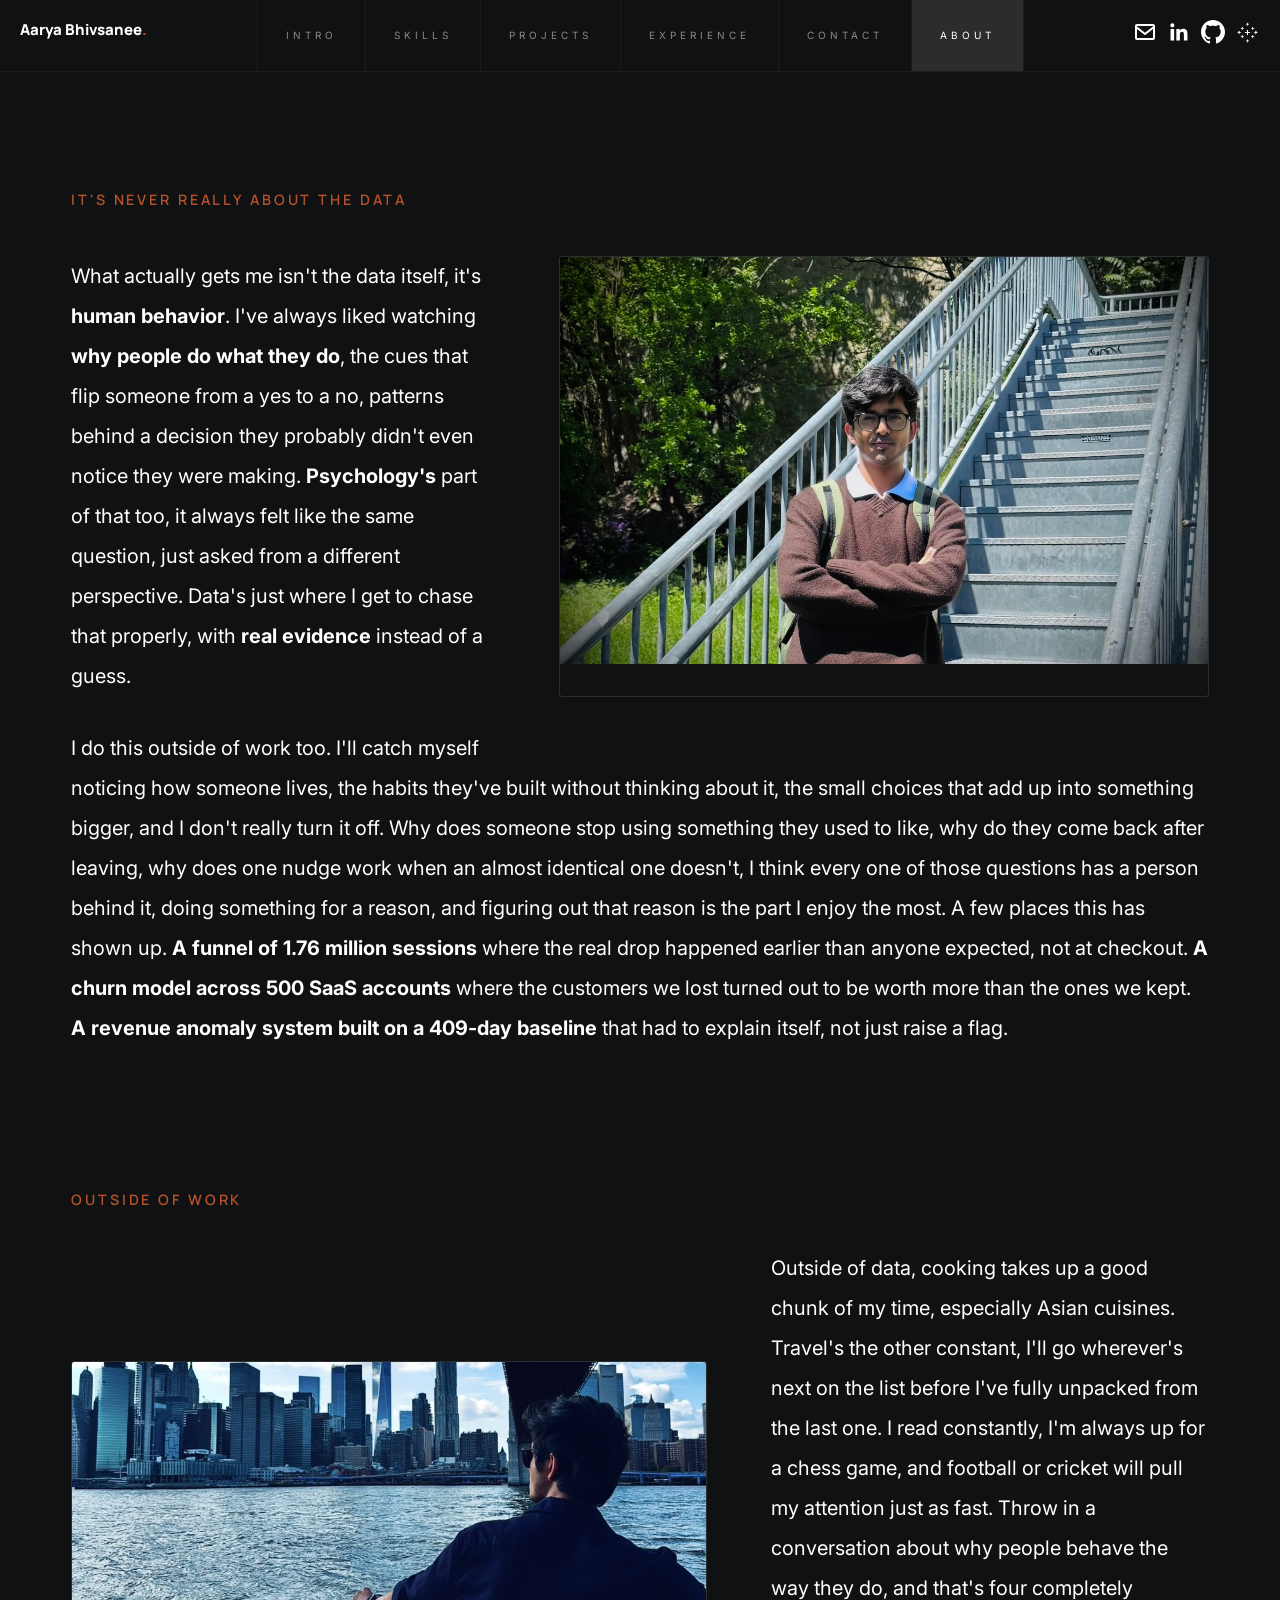
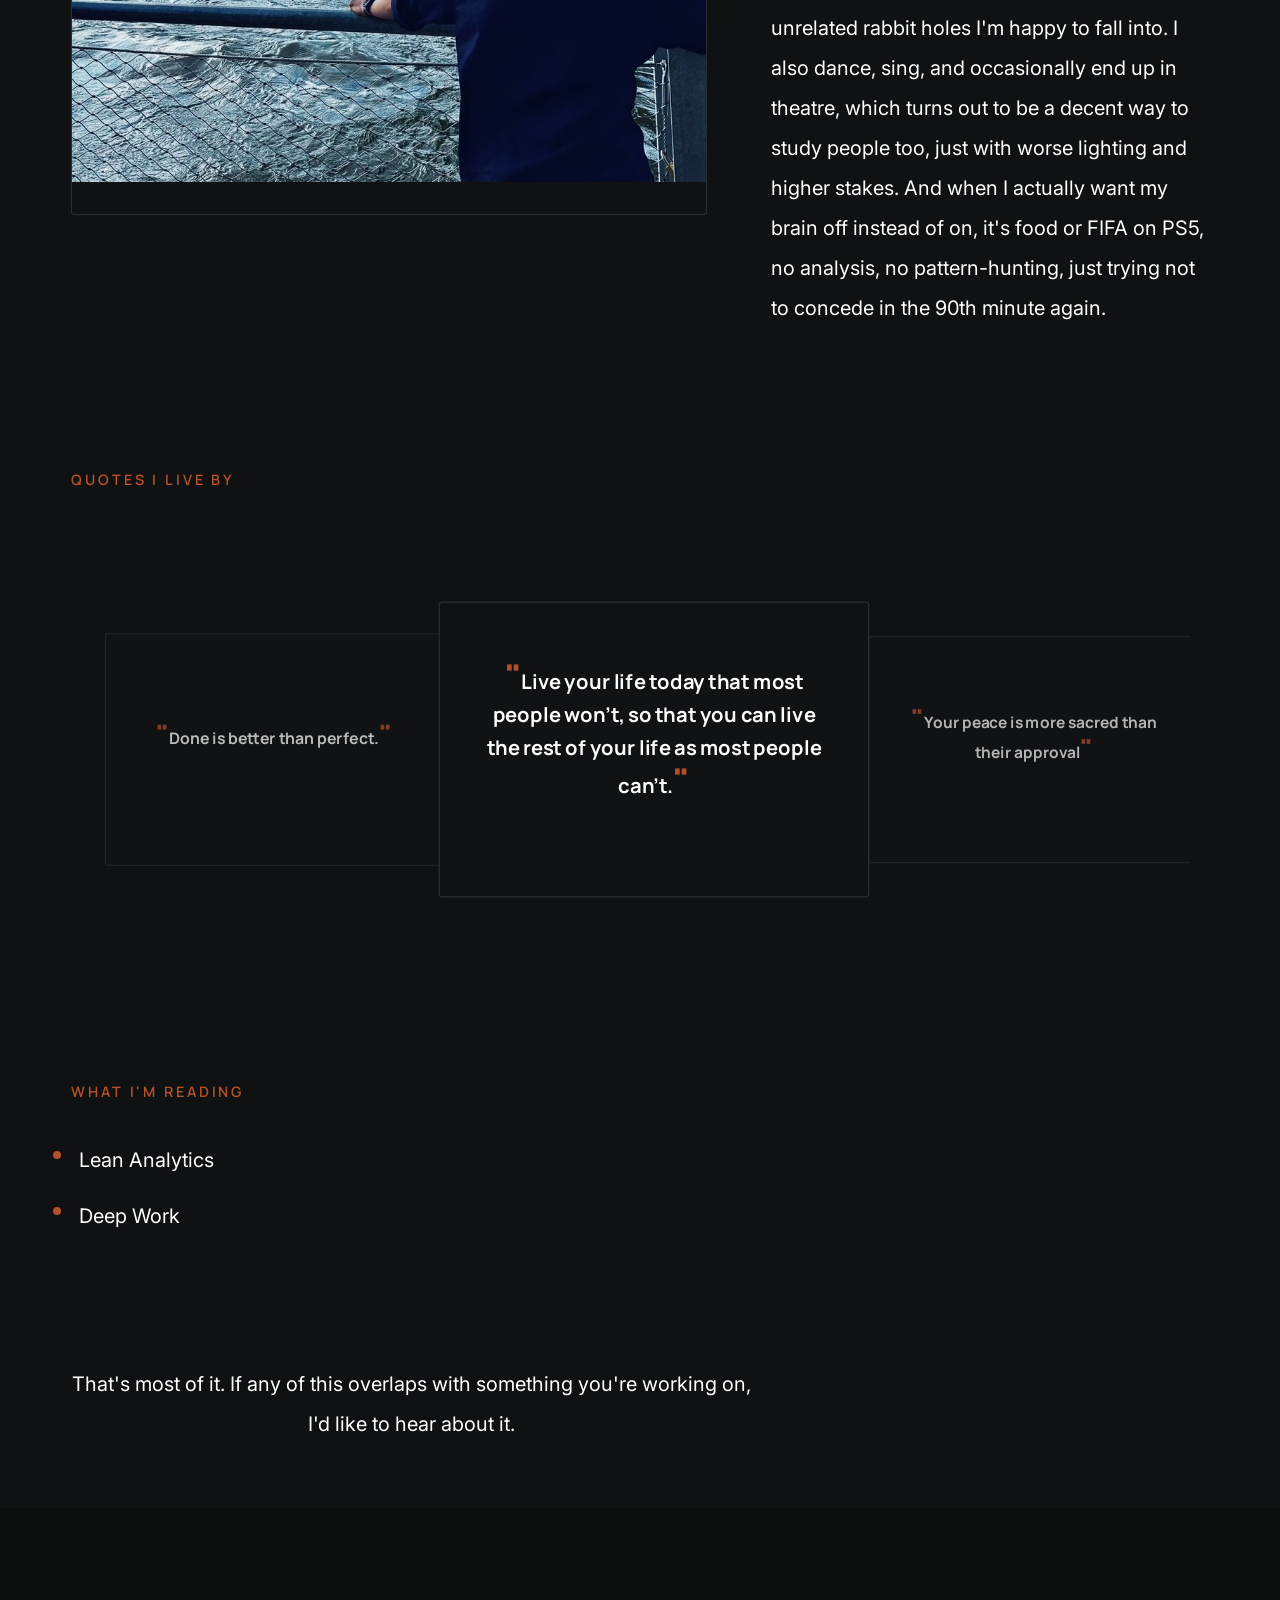
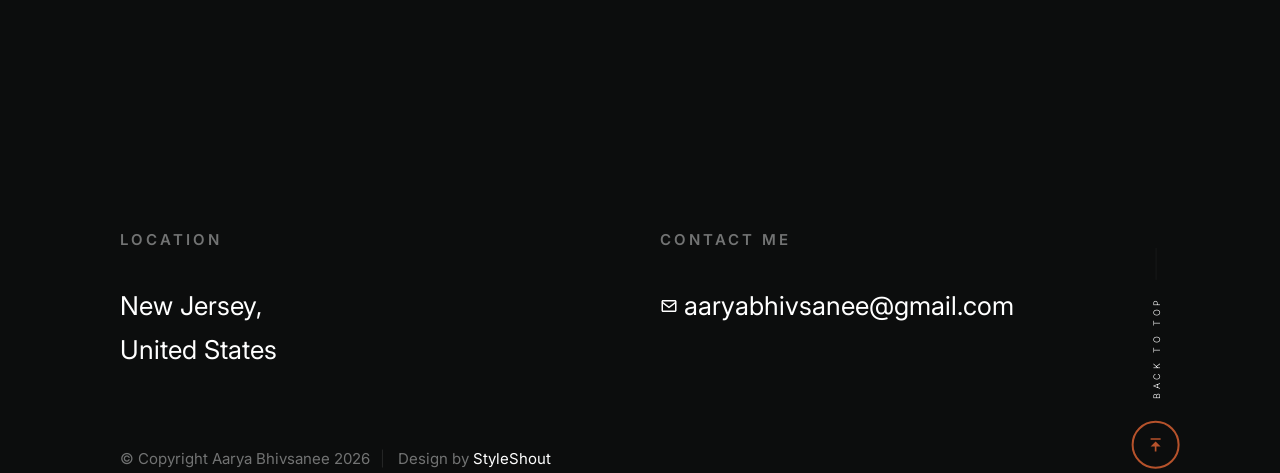
==== commit 01633d3a: "SEO pass: fix heading hierarchy, add robots.txt/sitemap.xml, canonical + OG/Twitter tags, Person JSO" ====
--- a/about.html
+++ b/about.html
@@ -8,6 +8,19 @@
     <meta name="viewport" content="width=device-width, initial-scale=1">
     <title>About — Aarya Bhivsanee</title>
     <meta name="description" content="A bit more about Aarya Bhivsanee — why data, what she's into outside of work, what she's reading, and what she's been building lately.">
+    <link rel="canonical" href="https://www.aaryabhivsanee.com/about.html">
+
+    <!-- social sharing (Open Graph + Twitter Card)
+    ================================================== -->
+    <meta property="og:type" content="profile">
+    <meta property="og:url" content="https://www.aaryabhivsanee.com/about.html">
+    <meta property="og:title" content="About — Aarya Bhivsanee">
+    <meta property="og:description" content="A bit more about Aarya Bhivsanee — why data, what she's into outside of work, what she's reading, and what she's been building lately.">
+    <meta property="og:image" content="https://www.aaryabhivsanee.com/images/about-photo.jpg">
+    <meta name="twitter:card" content="summary_large_image">
+    <meta name="twitter:title" content="About — Aarya Bhivsanee">
+    <meta name="twitter:description" content="A bit more about Aarya Bhivsanee — why data, what she's into outside of work, what she's reading, and what she's been building lately.">
+    <meta name="twitter:image" content="https://www.aaryabhivsanee.com/images/about-photo.jpg">
 
     <script>
         document.documentElement.classList.remove('no-js');
@@ -111,13 +124,14 @@
 
         </header> <!-- end s-header -->
 
+        <main>
 
         <!-- # photo + opening / why
         ================================================== -->
         <section class="s-about-intro">
             <div class="row">
                 <div class="column">
-                    <h3 class="about-section__eyebrow">It's Never Really About The Data</h3>
+                    <h1 class="about-section__eyebrow">It's Never Really About The Data</h1>
 
                     <div class="about-intro-photo">
                         <img src="images/about-photo.jpg" alt="Aarya Bhivsanee">
@@ -151,7 +165,7 @@
         <section class="s-about-block s-about-block--outside">
             <div class="row">
                 <div class="column about-section">
-                    <h3 class="about-section__eyebrow">Outside Of Work</h3>
+                    <h2 class="about-section__eyebrow">Outside Of Work</h2>
 
                     <div class="outside-work-row">
                         <div class="outside-work-photo">
@@ -178,7 +192,7 @@
         <section class="s-about-block s-about-block--quotes">
             <div class="row">
                 <div class="column about-section">
-                    <h3 class="about-section__eyebrow">Quotes I Live By</h3>
+                    <h2 class="about-section__eyebrow">Quotes I Live By</h2>
                 </div>
             </div>
 
@@ -272,7 +286,7 @@
         <section class="s-about-block">
             <div class="row">
                 <div class="column about-section">
-                    <h3 class="about-section__eyebrow">What I'm Reading</h3>
+                    <h2 class="about-section__eyebrow">What I'm Reading</h2>
                     <ul class="disc">
                         <li>Lean Analytics</li>
                         <li>Deep Work</li>
@@ -344,6 +358,8 @@
 
         </section> <!-- end s-about-footer-wrap -->
 
+        </main>
+
     </div> <!-- end -s-pagewrap -->
 
 
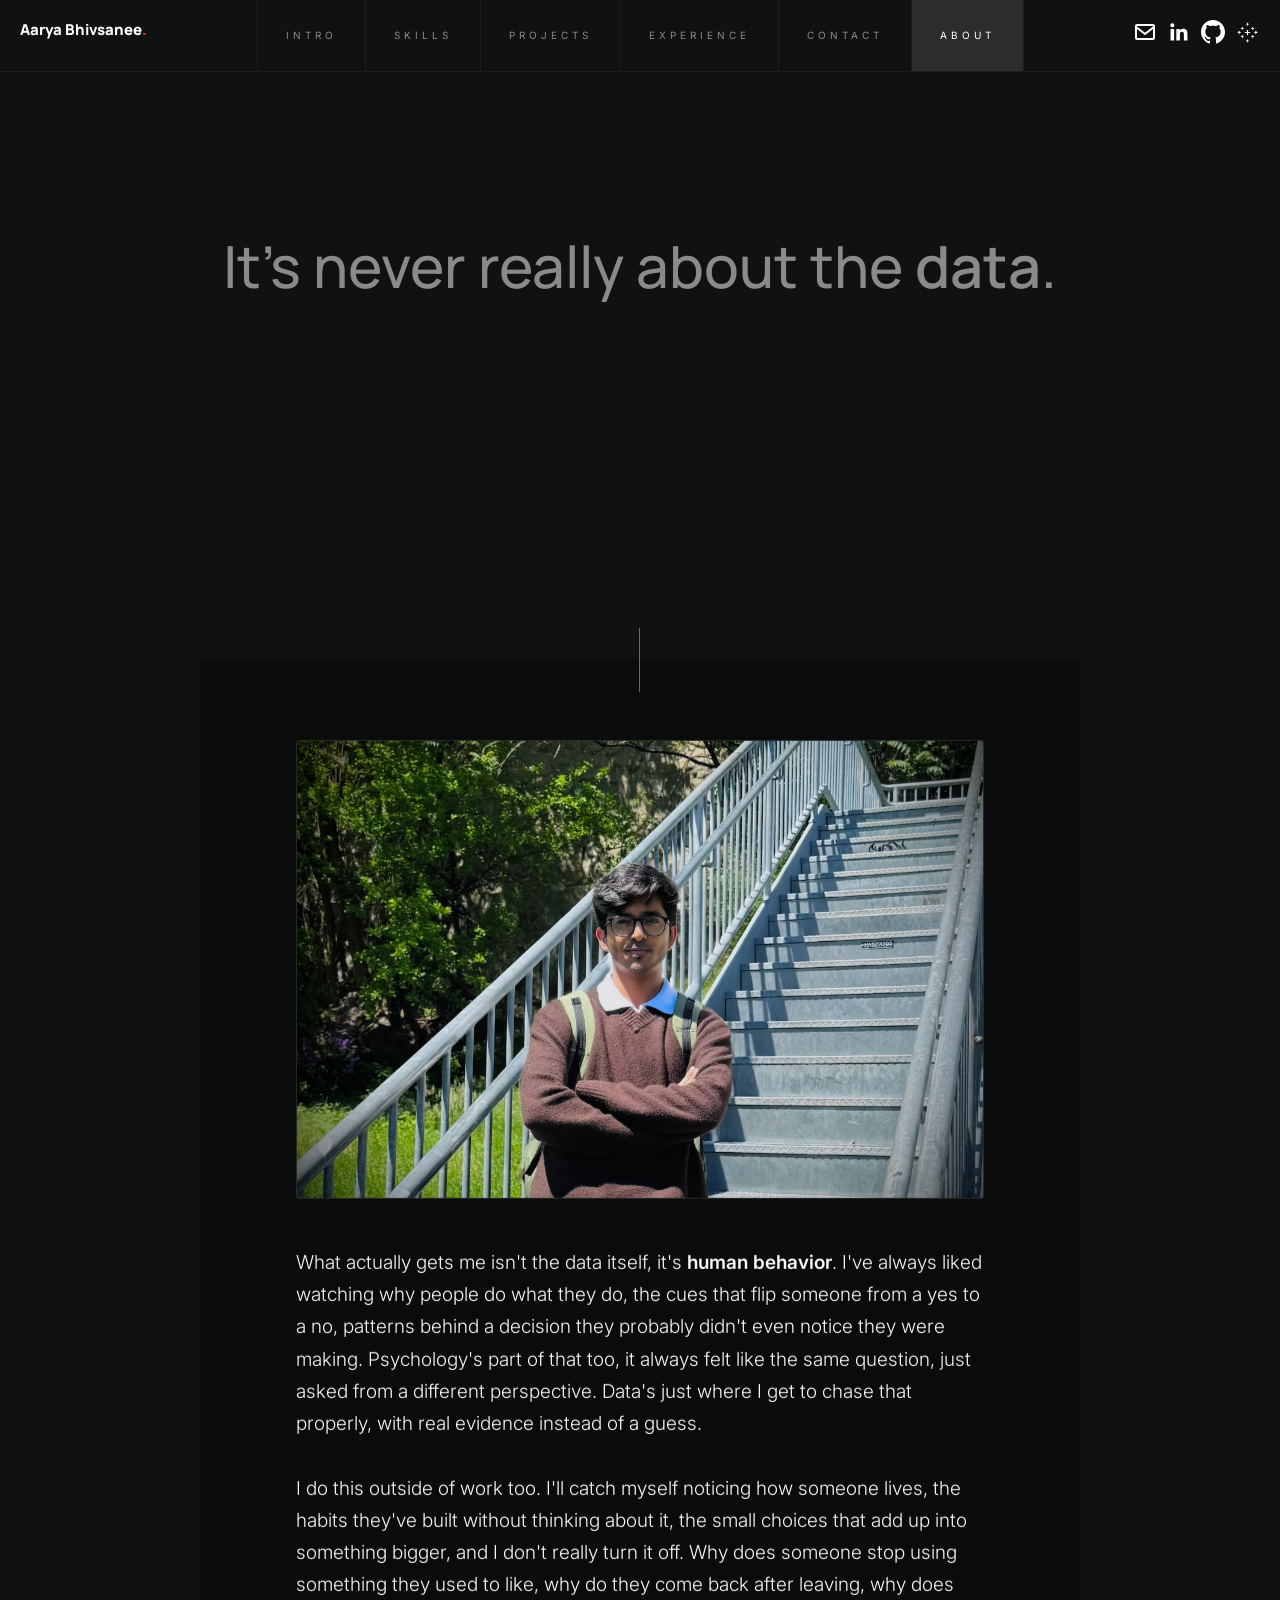
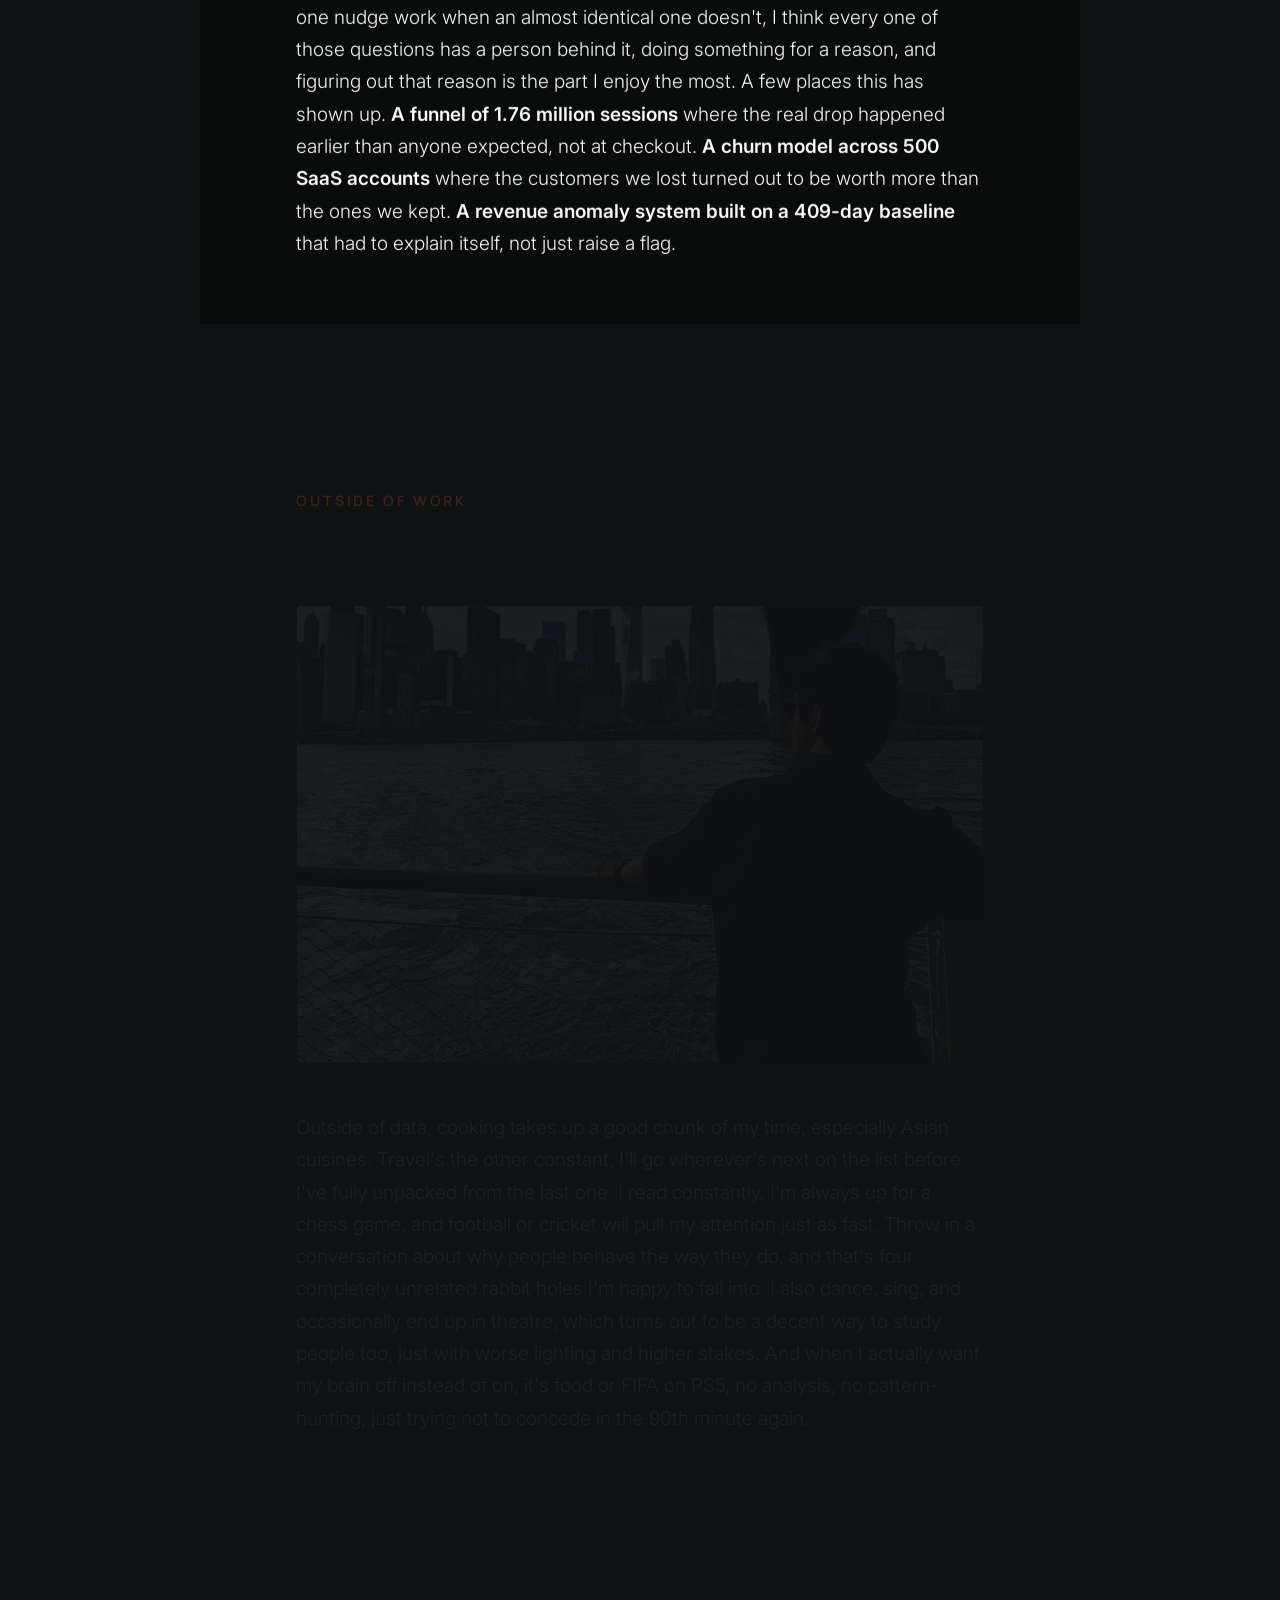
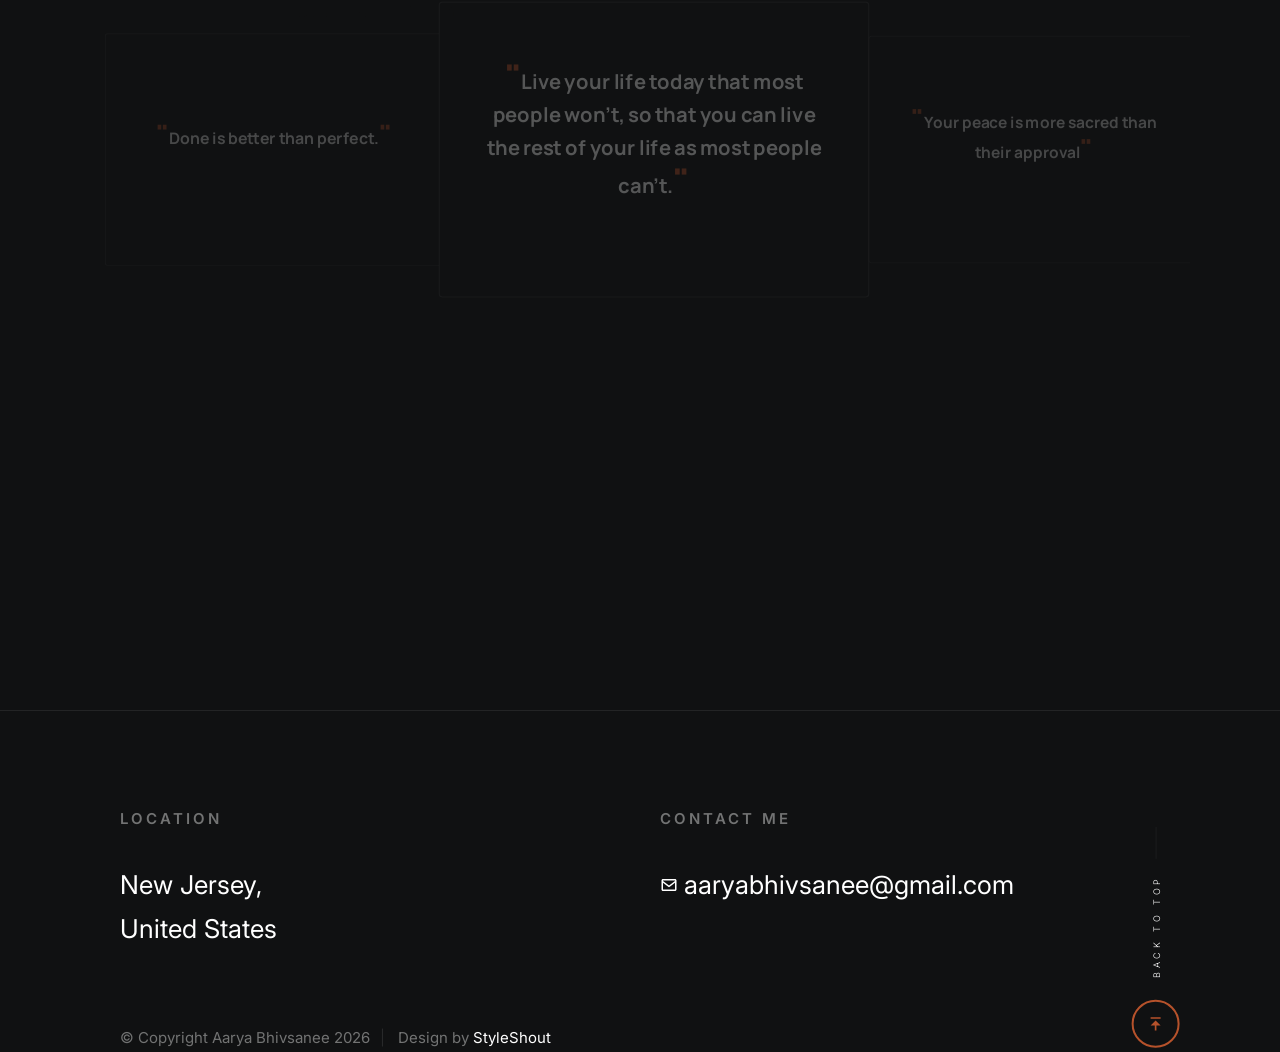
==== commit 98411805: "Rework About page: homepage hero, aligned layout, scroll-in reveals - Hero: reuse homepage banner + " ====
--- a/about.html
+++ b/about.html
@@ -126,23 +126,36 @@
 
         <main>
 
-        <!-- # photo + opening / why
-        ================================================== -->
-        <section class="s-about-intro">
+        <!-- # hero: same banner + overlapping card as the homepage
+        ================================================== -->
+        <section class="s-intro s-about-hero">
+
             <div class="row">
                 <div class="column">
-                    <h1 class="about-section__eyebrow">It's Never Really About The Data</h1>
-
+                    <div class="s-intro__top-block">
+                        <span class="s-intro__bg"></span>
+
+                        <h1 class="s-intro__text">It's never really about the <b>data</b>.</h1>
+
+                        <a href="#outside-work" class="s-intro__scroll-down smoothscroll">
+                            <span>Scroll Down</span>
+                            <svg xmlns="http://www.w3.org/2000/svg" width="24" height="24" viewBox="0 0 24 24" style="fill:rgba(0, 0, 0, 1);transform:rotate(180deg);-ms-filter:progid:DXImageTransform.Microsoft.BasicImage(rotation=2)"><path d="M21 11L6.414 11 11.707 5.707 10.293 4.293 2.586 12 10.293 19.707 11.707 18.293 6.414 13 21 13z"></path></svg>
+                        </a>
+                    </div>
+                </div>
+            </div>
+
+            <div class="row row-x-center s-intro__about-wrap">
+                <div class="column s-intro__about">
                     <div class="about-intro-photo">
                         <img src="images/about-photo.jpg" alt="Aarya Bhivsanee">
                     </div>
 
                     <p>What actually gets me isn't the data itself, it's <strong>human behavior</strong>. I've always liked
-                    watching <strong>why people do what they do</strong>, the cues that flip someone from a yes to a no,
+                    watching why people do what they do, the cues that flip someone from a yes to a no,
                     patterns behind a decision they probably didn't even notice they were making.
-                    <strong>Psychology's</strong> part of that too, it always felt like the same question, just asked from a
-                    different perspective. Data's just where I get to chase that properly, with <strong>real
-                    evidence</strong> instead of a guess.</p>
+                    Psychology's part of that too, it always felt like the same question, just asked from a
+                    different perspective. Data's just where I get to chase that properly, with real evidence instead of a guess.</p>
 
                     <p>I do this outside of work too. I'll catch myself noticing how someone lives, the
                     habits they've built without thinking about it, the small choices that add up into
@@ -157,17 +170,18 @@
                     not just raise a flag.</p>
                 </div>
             </div>
+
         </section>
 
 
         <!-- # outside of work
         ================================================== -->
-        <section class="s-about-block s-about-block--outside">
-            <div class="row">
-                <div class="column about-section">
-                    <h2 class="about-section__eyebrow">Outside Of Work</h2>
-
-                    <div class="outside-work-row">
+        <section id="outside-work" class="s-about-block s-about-block--outside">
+            <div class="row row-x-center" data-animate-block>
+                <div class="column s-intro__about s-about-plain">
+                    <h2 class="about-section__eyebrow" data-animate-el>Outside Of Work</h2>
+
+                    <div class="outside-work-row" data-animate-el>
                         <div class="outside-work-photo">
                             <img src="images/outside-work.jpg" alt="Aarya Bhivsanee outside of work">
                         </div>
@@ -190,15 +204,15 @@
         <!-- # quotes i live by
         ================================================== -->
         <section class="s-about-block s-about-block--quotes">
-            <div class="row">
-                <div class="column about-section">
-                    <h2 class="about-section__eyebrow">Quotes I Live By</h2>
-                </div>
-            </div>
-
-            <div class="row">
+            <div class="row row-x-center" data-animate-block>
+                <div class="column s-intro__about s-about-plain">
+                    <h2 class="about-section__eyebrow" data-animate-el>Quotes I Live By</h2>
+                </div>
+            </div>
+
+            <div class="row" data-animate-block>
                 <div class="column">
-                    <div class="quotes-carousel">
+                    <div class="quotes-carousel" data-animate-el>
                         <div class="quotes-carousel__viewport">
                             <ul class="quotes-carousel__track">
                                 <li class="quote-card">
@@ -284,10 +298,10 @@
         <!-- # what i'm reading
         ================================================== -->
         <section class="s-about-block">
-            <div class="row">
-                <div class="column about-section">
-                    <h2 class="about-section__eyebrow">What I'm Reading</h2>
-                    <ul class="disc">
+            <div class="row row-x-center" data-animate-block>
+                <div class="column s-intro__about s-about-plain">
+                    <h2 class="about-section__eyebrow" data-animate-el>What I'm Reading</h2>
+                    <ul class="disc" data-animate-el>
                         <li>Lean Analytics</li>
                         <li>Deep Work</li>
                     </ul>
@@ -299,9 +313,9 @@
         <!-- # closing line
         ================================================== -->
         <section class="s-about-block s-about-block--closing">
-            <div class="row">
-                <div class="column about-section">
-                    <p>That's most of it. If any of this overlaps with something you're working on, I'd
+            <div class="row row-x-center" data-animate-block>
+                <div class="column s-intro__about s-about-plain">
+                    <p data-animate-el>That's most of it. If any of this overlaps with something you're working on, I'd
                     like to hear about it.</p>
                 </div>
             </div>
--- a/css/styles.css
+++ b/css/styles.css
@@ -2669,8 +2669,14 @@
     word-wrap : normal !important;
 }
 
-[data-animate-el] {
+.js [data-animate-el] {
     opacity : 0;
+}
+
+@media (prefers-reduced-motion: reduce) {
+    .js [data-animate-el] {
+        opacity : 1 !important;
+    }
 }
 
 .basicLightbox iframe {
@@ -2701,43 +2707,33 @@
 }
 
 .project-detail-modal {
-    width                      : 90vw;
-    max-width                  : 845px;
-    max-height                 : 96vh;
+    display                    : grid;
+    grid-template-columns      : minmax(0, 1fr) minmax(0, 1.1fr);
+    align-items                : center;
+    gap                        : calc(var(--vspace-2) * 1.2);
+    width                      : 92vw;
+    max-width                  : 1100px;
+    max-height                 : 94vh;
     overflow-y                 : auto;
-    scroll-behavior            : smooth;
     -webkit-overflow-scrolling : touch;
     scrollbar-width            : thin;
     scrollbar-color            : var(--color-1) transparent;
     padding                    : calc(var(--vspace-2) * 1.2);
+    background-color           : var(--color-gray-12);
     border                     : 1px solid rgba(255, 255, 255, .12);
-    border-radius              : var(--border-radius);
+    border-radius              : calc(var(--border-radius) * 4);
     text-align                 : left;
     color                      : var(--color-text-dark);
 }
 
-.project-detail-modal::-webkit-scrollbar {
-    width : 6px;
-}
-
-.project-detail-modal::-webkit-scrollbar-track {
-    background : transparent;
-}
-
-.project-detail-modal::-webkit-scrollbar-thumb {
-    background-color : var(--color-1);
-    border-radius     : 3px;
-}
-
-@media screen and (max-width: 500px) {
-    .project-detail-modal {
-        width      : 96vw;
-        max-height : 94vh;
-        padding    : calc(var(--vspace-1) * 1.2);
-    }
-}
-
-.project-detail-modal .folio-item__detail-cat {
+.project-detail-modal__media img {
+    display       : block;
+    width         : 100%;
+    height        : auto;
+    border-radius : calc(var(--border-radius) * 2);
+}
+
+.project-detail-modal__cat {
     font-family    : var(--font-2);
     font-size      : var(--text-xs);
     font-weight    : 600;
@@ -2747,20 +2743,63 @@
     margin-bottom  : .6rem;
 }
 
-.project-detail-modal .folio-item__detail-title {
+.project-detail-modal__title {
     margin-top    : 0;
     margin-bottom : var(--vspace-1);
 }
 
-.project-detail-modal p {
+.project-detail-modal ul.disc {
+    margin  : 0;
+    padding : 0;
+}
+
+.project-detail-modal ul.disc li {
     font-size     : var(--text-sm);
     line-height   : var(--vspace-0_875);
     color         : var(--color-text-dark);
-    margin-bottom : var(--vspace-0_75);
-}
-
-.project-detail-modal p:last-child {
-    margin-bottom : 0;
+    margin-bottom : var(--vspace-0_5);
+}
+
+.project-detail-modal ul.disc li::before {
+    top : .5em;
+}
+
+.project-detail-modal__link {
+    display        : inline-flex;
+    align-items    : center;
+    gap            : .6rem;
+    margin-top     : var(--vspace-1);
+    padding        : .9rem 1.8rem;
+    font-family    : var(--font-1);
+    font-size      : var(--text-xs);
+    font-weight    : 600;
+    letter-spacing : .15em;
+    text-transform : uppercase;
+    color          : var(--color-text-dark);
+    border         : 1px solid var(--color-text-light);
+    border-radius  : var(--border-radius);
+    transition     : color .2s ease-out, border-color .2s ease-out;
+}
+
+.project-detail-modal__link:hover,
+.project-detail-modal__link:focus {
+    color        : var(--color-1);
+    border-color : var(--color-1);
+}
+
+@media screen and (max-width: 800px) {
+    .project-detail-modal {
+        grid-template-columns : 1fr;
+        gap                   : var(--vspace-1_5);
+        padding               : var(--vspace-1_5);
+    }
+}
+
+@media screen and (max-width: 500px) {
+    .project-detail-modal {
+        width   : 96vw;
+        padding : var(--vspace-1);
+    }
 }
 
 /* ------------------------------------------------------------------- 
@@ -3467,7 +3506,7 @@
     background-color : rgba(10, 11, 11, 0.75);
     font-weight      : 300;
     font-size        : calc(var(--text-size) * 1.1111);
-    line-height      : var(--vspace-1_25);
+    line-height      : 1.7;
     color            : var(--color-text-light);
     margin-top       : calc(var(--vspace-3) * -1);
     margin-bottom    : var(--vspace-3_5);
@@ -3476,38 +3515,34 @@
 }
 
 .s-intro__about p {
-    color : var(--color-text-dark);
+    color     : var(--color-text-dark);
+    max-width : 65ch;
+}
+
+.s-intro__about p + p {
+    margin-top : var(--vspace-0_75);
 }
 
 .s-intro__highlight {
     color       : var(--color-text-dark);
-    font-weight : 700;
+    font-weight : 600;
 }
 
 .s-intro__resume-link {
-    display        : flex;
+    display        : inline-flex;
     align-items    : center;
-    gap            : .5rem;
-    margin-top     : var(--vspace-1);
-    margin-left    : auto;
+    gap            : .6rem;
+    margin-top     : var(--vspace-1_25);
+    padding        : .9rem 1.8rem;
     font-family    : var(--font-1);
     font-size      : var(--text-xs);
     font-weight    : 600;
-    letter-spacing : .05em;
+    letter-spacing : .15em;
     text-transform : uppercase;
-    color          : var(--color-text-light);
-    transition     : color .2s ease-out;
-}
-
-/* pin to the card's bottom-right corner once there's reliably enough
- * padding for it not to crowd the paragraph text above it */
-@media screen and (min-width: 1001px) {
-    .s-intro__resume-link {
-        position   : absolute;
-        right      : var(--vspace-1_5);
-        bottom     : var(--vspace-1);
-        margin-top : 0;
-    }
+    color          : var(--color-text-dark);
+    border         : 1px solid var(--color-text-light);
+    border-radius  : var(--border-radius);
+    transition     : color .2s ease-out, border-color .2s ease-out;
 }
 
 .s-intro__resume-link svg {
@@ -3517,7 +3552,8 @@
 
 .s-intro__resume-link:hover,
 .s-intro__resume-link:focus {
-    color : var(--color-1);
+    color        : var(--color-1);
+    border-color : var(--color-1);
 }
 
 @media (hover: hover) and (pointer: fine) {
@@ -3539,11 +3575,11 @@
 }
 
 .s-intro__about .s-intro__about-title {
-    text-align    : center;
+    text-align    : left;
     font-size     : var(--text-lg);
     line-height   : var(--vspace-1);
     margin-top    : 0;
-    margin-bottom : var(--vspace-2);
+    margin-bottom : var(--vspace-1_5);
 }
 
 /* --------------------------------------------------------------------
@@ -3586,8 +3622,7 @@
     }
 
     .s-intro__about {
-        font-size   : calc(var(--text-size) * 1.056);
-        line-height : calc(1.125 * var(--space));
+        font-size : calc(var(--text-size) * 1.056);
     }
 
     .stats__count {
@@ -3668,9 +3703,8 @@
 
     .s-intro__about {
         width       : 85%;
-        font-size   : calc(var(--text-size) * 0.9444);
-        line-height : var(--vspace-1);
-        padding     : var(--vspace-2) var(--vspace-1_5) var(--vspace-1);
+        font-size : calc(var(--text-size) * 0.9444);
+        padding   : var(--vspace-2) var(--vspace-1_5) var(--vspace-1);
     }
 }
 
@@ -3920,229 +3954,110 @@
 }
 
 .folio-list__more-wrap {
+    margin-top      : var(--vspace-2);
     justify-content : center;
     text-align      : center;
 }
 
 .folio-item {
     position      : relative;
-    display       : flex;
-    align-items   : flex-start;
-    gap           : var(--vspace-1_5);
-    margin-bottom : var(--vspace-2);
-    padding       : var(--vspace-1_5);
+    height        : 100%;
+    padding       : var(--vspace-1);
     border        : 1px solid rgba(255, 255, 255, .12);
-    border-radius : var(--border-radius);
-}
-
-/* thumb-wrap is the positioning context for the hover overlay (image,
- * dark tint, category/title, project link) — kept separate from
- * .folio-item so the always-visible caption beside it isn't pulled into
- * that absolutely-positioned overlay's bounding box */
+    border-radius : calc(var(--border-radius) * 4);
+    cursor        : pointer;
+    transition    : border-color .3s ease-out, background-color .3s ease-out;
+}
+
+.folio-item:hover {
+    border-color     : rgba(255, 255, 255, .28);
+    background-color : rgba(255, 255, 255, .02);
+}
+
+/* card = image on top, then title/category with an arrow button.
+ * the bullets and project link live in the DOM but only show in the modal */
 .folio-item__thumb-wrap {
-    position : relative;
-    overflow : hidden;
-    flex     : 0 0 40%;
-    width    : 40%;
-}
-
-.folio-item__caption {
-    flex        : 0 0 60%;
-    width       : 60%;
-    max-width   : none;
-    color       : var(--color-text-dark);
-    font-size   : var(--text-sm);
-    line-height : var(--vspace-0_875);
-}
-
-.folio-item__caption p {
-    margin : 0;
-}
-
-.folio-item__caption ul.disc {
-    margin  : 0;
-    padding : 0;
-}
-
-.folio-item__caption ul.disc li {
-    margin-bottom : var(--vspace-0_5);
-}
-
-.folio-item__caption ul.disc li:last-child {
-    margin-bottom : 0;
-}
-
-.folio-item__caption ul.disc li::before {
-    top : .5em;
-}
-
-/* stack image above text on narrow screens instead of squeezing both
- * into a 40/60 split */
-@media screen and (max-width: 700px) {
-    .folio-item {
-        display : block;
-    }
-
-    .folio-item__thumb-wrap,
-    .folio-item__caption {
-        width : 100%;
-    }
-
-    .folio-item__caption {
-        margin-top : var(--vspace-1);
-    }
-}
-
-/* thumbnail
- */
+    display               : grid;
+    grid-template-columns : 1fr auto;
+    align-items           : center;
+    column-gap            : var(--vspace-1);
+    row-gap               : var(--vspace-1);
+}
+
+.folio-item__thumb {
+    grid-column   : 1 / -1;
+    overflow      : hidden;
+    border-radius : calc(var(--border-radius) * 2);
+    aspect-ratio  : 3 / 2;
+}
+
 .folio-item__thumb a {
     display : block;
-}
-
-.folio-item__thumb a::before {
-    z-index          : 1;
-    content          : "";
-    display          : block;
-    background-color : rgba(0, 0, 0, 0.85);
-    opacity          : 0;
-    visibility       : hidden;
-    position         : absolute;
-    top              : 0;
-    left             : 0;
-    right            : 0;
-    bottom           : 0;
-    width            : 100%;
-    height           : 100%;
-    transition       : all, .5s;
-}
-
-.folio-item__thumb a::after {
-    z-index       : 1;
-    content       : "i";
-    text-align    : center;
-    font-family   : var(--font-1);
-    font-weight   : 700;
-    font-size     : 1.7rem;
-    color         : white;
-    display       : block;
-    height        : 3.2rem;
-    width         : 3.2rem;
-    line-height   : 3rem;
-    margin-left   : -1.6rem;
-    margin-top    : -1.6rem;
-    border        : 2px solid white;
-    border-radius : 50%;
-    box-sizing    : border-box;
-    opacity       : 0;
-    visibility    : hidden;
-    transform     : scale(0.5);
-    transition    : all, 0.5s cubic-bezier(0.215, 0.61, 0.355, 1);
-    position      : absolute;
-    left          : 50%;
-    top           : 50%;
+    height  : 100%;
 }
 
 .folio-item__thumb img {
+    display        : block;
+    width          : 100%;
+    height         : 100%;
+    object-fit     : cover;
     vertical-align : bottom;
     margin-bottom  : 0;
-    transition     : all, 0.5s cubic-bezier(0.215, 0.61, 0.355, 1);
-}
-
-/* portfolio info
- */
+    transition     : transform .5s cubic-bezier(0.215, 0.61, 0.355, 1);
+}
+
+.folio-item:hover .folio-item__thumb img {
+    transform : scale(1.04);
+}
+
 .folio-item__info {
-    z-index    : 2;
-    padding    : 0 3rem;
-    transform  : translateY(-100%);
-    opacity    : 0;
-    visibility : hidden;
-    transition : all 0.5s cubic-bezier(0.215, 0.61, 0.355, 1);
-    position   : absolute;
-    left       : 0;
-    top        : var(--vspace-1);
+    min-width : 0;
 }
 
 .folio-item__title {
-    font-size   : calc(var(--text-size) * 0.8889);
+    font-size   : var(--text-md);
     line-height : 1.25;
     margin      : 0;
-    color       : white;
+    color       : var(--color-text-dark);
 }
 
 .folio-item__cat {
     font-family   : var(--font-2);
-    font-size     : 1.2rem;
-    font-size     : calc(var(--text-size) * 0.6667);
+    font-size     : var(--text-sm);
     line-height   : 1.5;
-    margin-bottom : 0.2rem;
-    color         : rgba(255, 255, 255, 0.5);
-}
-
+    margin-bottom : .2rem;
+    color         : var(--color-text-light);
+}
+
+.folio-item__arrow {
+    display          : flex;
+    align-items      : center;
+    justify-content  : center;
+    width            : var(--vspace-2);
+    height           : var(--vspace-2);
+    border-radius    : calc(var(--border-radius) * 2);
+    background-color : var(--color-btn);
+    color            : var(--color-text-dark);
+    transition       : background-color .3s, color .3s;
+}
+
+.folio-item__arrow svg {
+    fill       : currentColor;
+    transition : transform .3s cubic-bezier(0.215, 0.61, 0.355, 1);
+}
+
+.folio-item:hover .folio-item__arrow {
+    background-color : var(--color-white);
+    color            : var(--color-black);
+}
+
+.folio-item:hover .folio-item__arrow svg {
+    transform : translateX(3px);
+}
+
+.folio-item__caption,
 .folio-item__project-link {
-    z-index          : 2;
-    display          : block;
-    font-weight      : 400;
-    font-size        : 1.2rem;
-    line-height      : 2rem;
-    color            : white;
-    background-color : transparent;
-    border           : 1px solid rgba(255, 255, 255, 0.3);
-    padding          : .6rem 1.2rem;
-    opacity          : 0;
-    visibility       : hidden;
-    transform        : translateX(-100%);
-    transition       : all 0.5s cubic-bezier(0.215, 0.61, 0.355, 1);
-    position         : absolute;
-    bottom           : var(--vspace-1);
-    left             : 3rem;
-}
-
-.folio-item__project-link::before {
-    display          : block;
-    content          : "";
-    height           : 1px;
-    width            : 3rem;
-    background-color : rgba(255, 255, 255, 0.3);
-    position         : absolute;
-    top              : 50%;
-    left             : -3rem;
-}
-
-.folio-item__project-link:focus,
-.folio-item__project-link:hover,
-.folio-item__project-link:active {
-    background-color : white;
-    border           : 1px solid white;
-    color            : black;
-}
-
-/* on hover
- */
-.folio-item:hover .folio-item__thumb img {
-    transform : scale(1.05);
-}
-
-.folio-item:hover .folio-item__thumb a::before {
-    opacity    : 1;
-    visibility : visible;
-}
-
-.folio-item:hover .folio-item__thumb a::after {
-    opacity    : 1;
-    visibility : visible;
-    transform  : scale(1);
-}
-
-.folio-item:hover .folio-item__info {
-    opacity    : 1;
-    visibility : visible;
-    transform  : translateY(0);
-}
-
-.folio-item:hover .folio-item__project-link {
-    opacity    : 1;
-    visibility : visible;
-    transform  : translateX(0);
+    display : none;
 }
 
 /* ------------------------------------------------------------------- 
@@ -4675,6 +4590,38 @@
     }
 }
 
+/* the rotated "back to top" rises into the contact row at 1200px and below
+ * (it touched the email on phones too), so sit it on the copyright line as
+ * a plain icon instead */
+@media screen and (max-width: 1200px) {
+    .ss-go-top {
+        transform : none;
+        bottom    : 0;
+    }
+
+    .ss-go-top::after {
+        display : none;
+    }
+
+    .ss-go-top__icon {
+        margin-right : 0;
+    }
+
+    /* the arrow svg carries an inline rotate(90deg) meant for the rotated
+     * container, so undo it now that the container isn't rotated */
+    .ss-go-top svg {
+        transform : none !important;
+    }
+
+    .ss-go-top__text {
+        position : absolute;
+        width    : 1px;
+        height   : 1px;
+        overflow : hidden;
+        clip     : rect(0 0 0 0);
+    }
+}
+
 @media screen and (max-width: 1200px) {
     .s-footer h4 {
         margin-bottom : var(--vspace-0_625);
@@ -4731,56 +4678,62 @@
  *
  *
  * ------------------------------------------------------------------- */
-.s-about-intro {
-    padding-top    : calc(var(--header-height) + var(--vspace-3));
-    padding-bottom : var(--vspace-2);
-}
-
-.s-about-intro::after {
-    content : "";
-    display : block;
-    clear   : both;
-}
-
-.about-intro-photo {
-    float         : right;
-    width         : 65%;
-    max-width     : 650px;
-    margin        : 0 0 var(--vspace-1_5) var(--vspace-2);
+/* the hero reuses the homepage banner + overlapping card (.s-intro*), so only
+ * the spacing around it and the content inside the card need styling here */
+.s-about-hero {
+    padding-bottom : 0;
+}
+
+.s-about-hero .s-intro__about {
+    margin-bottom : 0;
+}
+
+/* the tagline is the page's h1 here (a <p> on the homepage), so give it the
+ * homepage tagline's grey instead of the global white heading colour, and
+ * balance the lines so a single word never sits alone on the second line */
+.s-about-hero h1.s-intro__text {
+    color     : var(--color-text);
+    text-wrap : balance;
+}
+
+/* inside the card the text fills the same width as the photo above it */
+.s-about-hero .s-intro__about p,
+.s-about-plain p {
+    max-width : none;
+}
+
+.s-about-hero .s-intro__about p:last-child {
+    margin-bottom : 0;
+}
+
+.s-about-hero .s-intro__about p strong {
+    color       : var(--color-white);
+    font-weight : 600;
+}
+
+/* both about-page photos share one frame: same border, radius and 3:2 ratio
+ * (the source images are 1.59 and 1.51, so cover trims only a sliver) */
+.about-intro-photo,
+.outside-work-photo {
+    width         : 100%;
+    aspect-ratio  : 3 / 2;
     border        : 1px solid rgba(255, 255, 255, .12);
     border-radius : var(--border-radius);
     overflow      : hidden;
 }
 
-.about-intro-photo img {
-    display : block;
-    width   : 100%;
-    height  : auto;
-}
-
-.s-about-intro p {
-    color         : var(--color-text-dark);
-    font-size     : calc(var(--text-size) * 1.1111);
-    line-height   : var(--vspace-1_25);
-    margin-bottom : var(--vspace-1);
-}
-
-.s-about-intro p:last-child {
+.about-intro-photo {
+    margin : 0 0 var(--vspace-1_5);
+}
+
+/* base img rule adds a bottom margin that left an empty strip inside the frame */
+.about-intro-photo img,
+.outside-work-photo img {
+    display       : block;
+    width         : 100%;
+    height        : 100%;
+    object-fit    : cover;
     margin-bottom : 0;
-}
-
-.s-about-intro p strong {
-    color       : var(--color-white);
-    font-weight : 700;
-}
-
-@media screen and (max-width: 700px) {
-    .about-intro-photo {
-        float  : none;
-        width  : 100%;
-        max-width : none;
-        margin : var(--vspace-1) 0 var(--vspace-1_5) 0;
-    }
 }
 
 .s-about-block {
@@ -4788,61 +4741,51 @@
     padding-bottom : var(--vspace-2);
 }
 
+/* lower sections use the hero card's own width and side padding, minus its
+ * background and vertical padding, so every text edge on the page lines up
+ * with the text inside the hero card at every screen size */
+.s-intro__about.s-about-plain {
+    background-color : transparent;
+    margin-top       : 0;
+    margin-bottom    : 0;
+    padding-top      : 0;
+    padding-bottom   : 0;
+    color            : var(--color-text-dark);
+}
+
+.s-about-plain::before {
+    display : none;
+}
+
+.s-about-plain p {
+    margin-bottom : 0;
+}
+
+.s-about-plain ul.disc {
+    margin  : 0;
+    padding : 0;
+}
+
+.s-about-plain ul.disc li {
+    margin-bottom : var(--vspace-0_5);
+}
+
+.s-about-plain ul.disc li:last-child {
+    margin-bottom : 0;
+}
+
 .s-about-block--closing {
     text-align : center;
 }
 
-/* this section's column shares the intro section's un-capped width so
- * its photo treatment resolves to a comparably generous pixel size, and
- * the text column gets a similarly wide line length as the section above */
-.s-about-block--outside .about-section {
-    max-width : none;
-}
-
-/* flexbox (not float) so the image and the wrapped text can never mismatch
- * in height and break out of the row, and so both can be vertically centered
- * against each other regardless of which one is taller */
-.outside-work-row {
-    display     : flex;
-    align-items : center;
-    gap         : var(--vspace-2);
+/* a one-line sign-off, so it sits closer to the section above than a full
+ * block would (doubled selector beats the small-screen .s-about-block rule) */
+.s-about-block.s-about-block--closing {
+    padding-top : 0;
 }
 
 .outside-work-photo {
-    flex          : 0 0 63.5375%;
-    max-width     : 635.375px;
-    border        : 1px solid rgba(255, 255, 255, .12);
-    border-radius : var(--border-radius);
-    overflow      : hidden;
-}
-
-.outside-work-photo img {
-    display : block;
-    width   : 100%;
-    height  : auto;
-}
-
-.outside-work-row p {
-    flex : 1 1 auto;
-}
-
-@media screen and (max-width: 700px) {
-    .outside-work-row {
-        flex-direction : column;
-        align-items    : stretch;
-        gap            : var(--vspace-1_5);
-    }
-
-    .outside-work-photo {
-        flex      : 0 0 auto;
-        max-width : none;
-    }
-}
-
-.about-section {
-    max-width : 720px;
-    margin    : 0;
-    color     : var(--color-text-dark);
+    margin-bottom : var(--vspace-1_5);
 }
 
 .about-section__eyebrow {
@@ -4856,35 +4799,26 @@
     margin-bottom  : var(--vspace-0_75);
 }
 
-.about-section p {
-    font-size   : calc(var(--text-size) * 1.1111);
-    line-height : var(--vspace-1_25);
-    margin-bottom : 0;
-}
-
-.about-section ul.disc {
-    margin      : 0;
-    padding     : 0;
-    font-size   : calc(var(--text-size) * 1.1111);
-    line-height : var(--vspace-1_25);
-}
-
-.about-section ul.disc li {
-    margin-bottom : var(--vspace-0_5);
-}
-
-.about-section ul.disc li:last-child {
-    margin-bottom : 0;
-}
-
 .s-about-footer-wrap {
-    background-color : var(--color-gray-14);
-    padding-top       : var(--vspace-5);
+    border-top  : 1px solid rgba(255, 255, 255, .08);
+    padding-top : var(--vspace-3);
+}
+
+/* the footer's own top margin (meant for the homepage contact section)
+ * stacked on top of the wrapper padding */
+.s-about-footer-wrap .s-footer {
+    margin-top : 0;
 }
 
 /* -------------------------------------------------------------------
  * ## quotes carousel (continuous marquee)
  * ------------------------------------------------------------------- */
+/* flex items default to min-width:auto, which let this column stretch past
+ * the page and pushed the carousel off-centre */
+.s-about-block--quotes .column {
+    min-width : 0;
+}
+
 .quotes-carousel {
     --quote-card-w  : 368px;
     --quote-card-h  : 253px;
@@ -4897,8 +4831,9 @@
 .quotes-carousel__viewport {
     display     : flex;
     align-items : center;
-    overflow    : hidden;
-    height      : calc(var(--quote-card-h) * 1.5);
+    overflow-x  : clip;
+    overflow-y  : visible;
+    height      : calc(var(--quote-card-h) * 1.25);
 }
 
 .quotes-carousel__track {
@@ -4908,13 +4843,15 @@
     width      : max-content;
     list-style : none;
     margin     : 0;
-    padding    : 0;
+    /* trailing gap makes the track exactly two equal halves, so the -50%
+     * loop lands precisely on the duplicate set with no hitch */
+    padding    : 0 var(--vspace-0_375) 0 0;
     animation  : quotes-marquee 25s linear infinite;
 }
 
 @keyframes quotes-marquee {
-    from { transform : translateX(-50%); }
-    to   { transform : translateX(0%); }
+    from { transform : translateX(0%); }
+    to   { transform : translateX(-50%); }
 }
 
 .quote-card {
@@ -5031,10 +4968,6 @@
 }
 
 @media screen and (max-width: 500px) {
-    .s-about-intro {
-        padding-top : calc(var(--header-height) + var(--vspace-2));
-    }
-
     .s-about-block {
         padding-top    : var(--vspace-1_5);
         padding-bottom : var(--vspace-1_5);
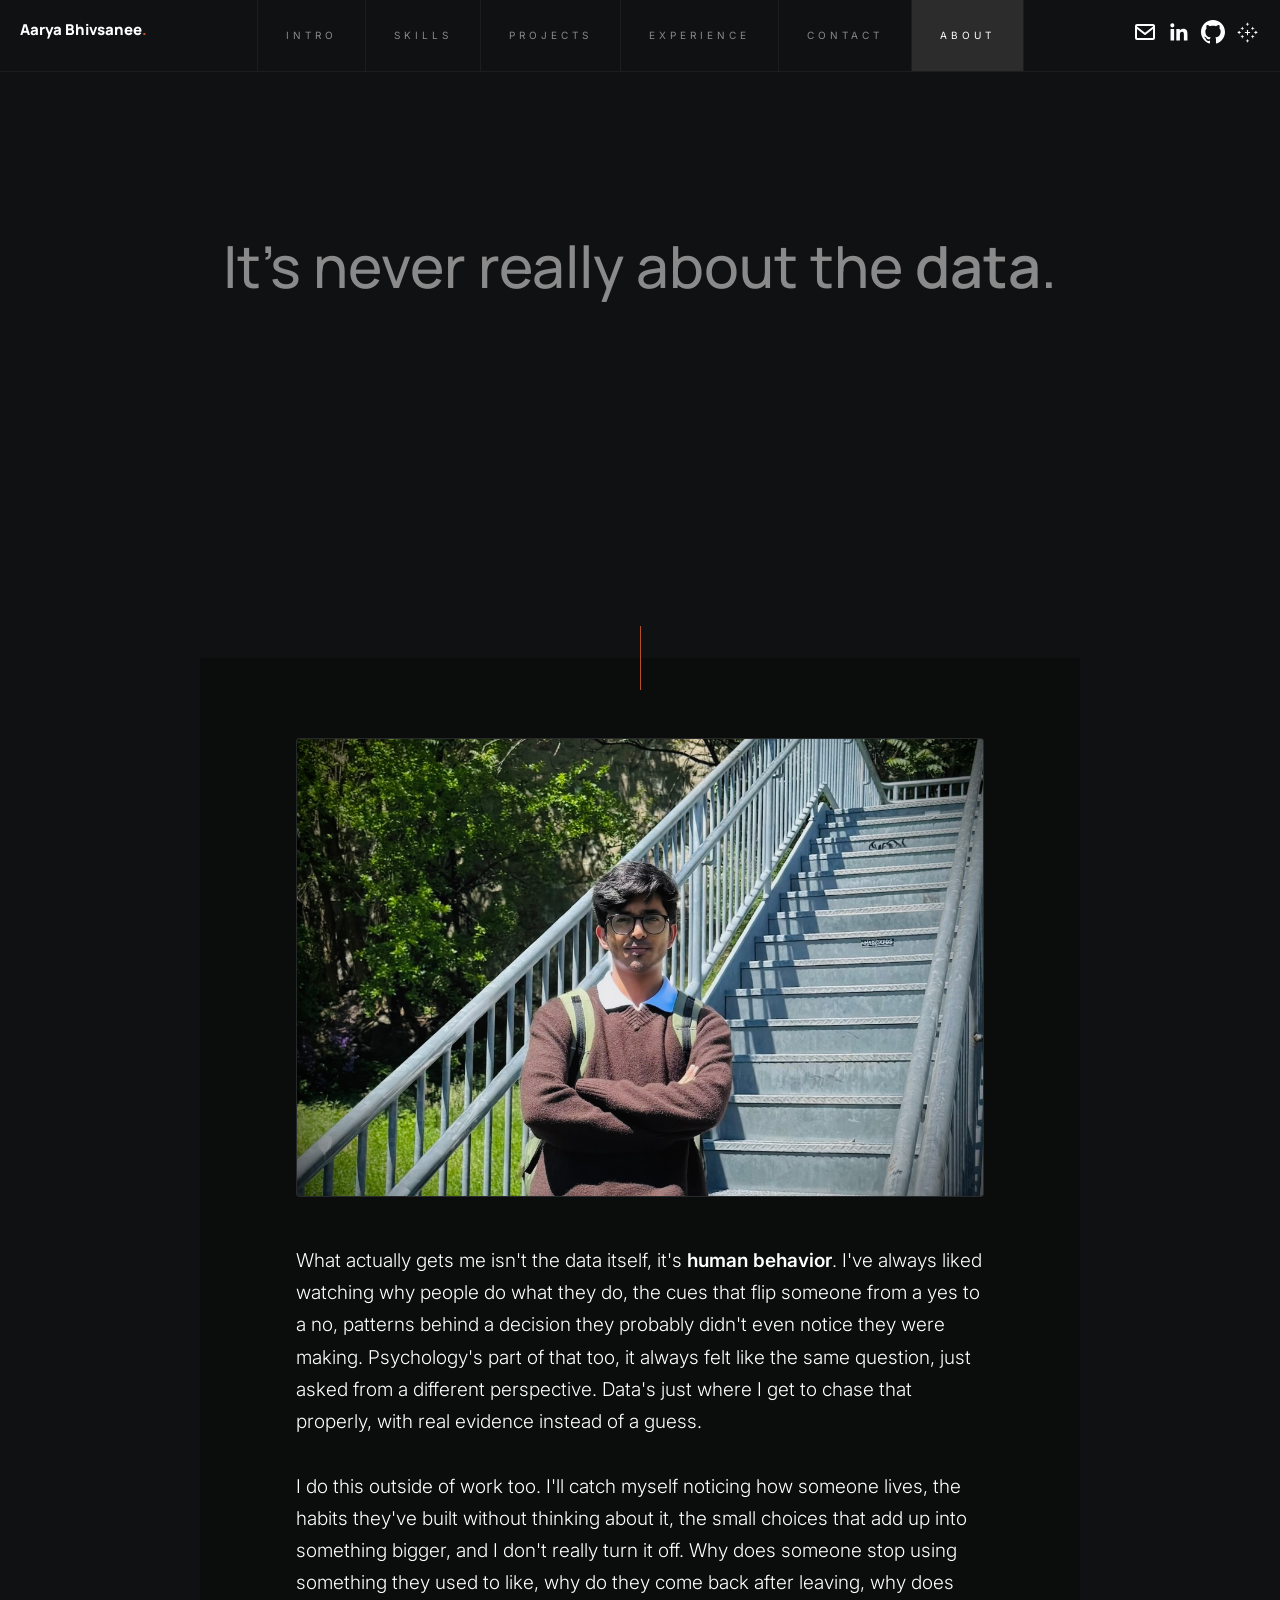
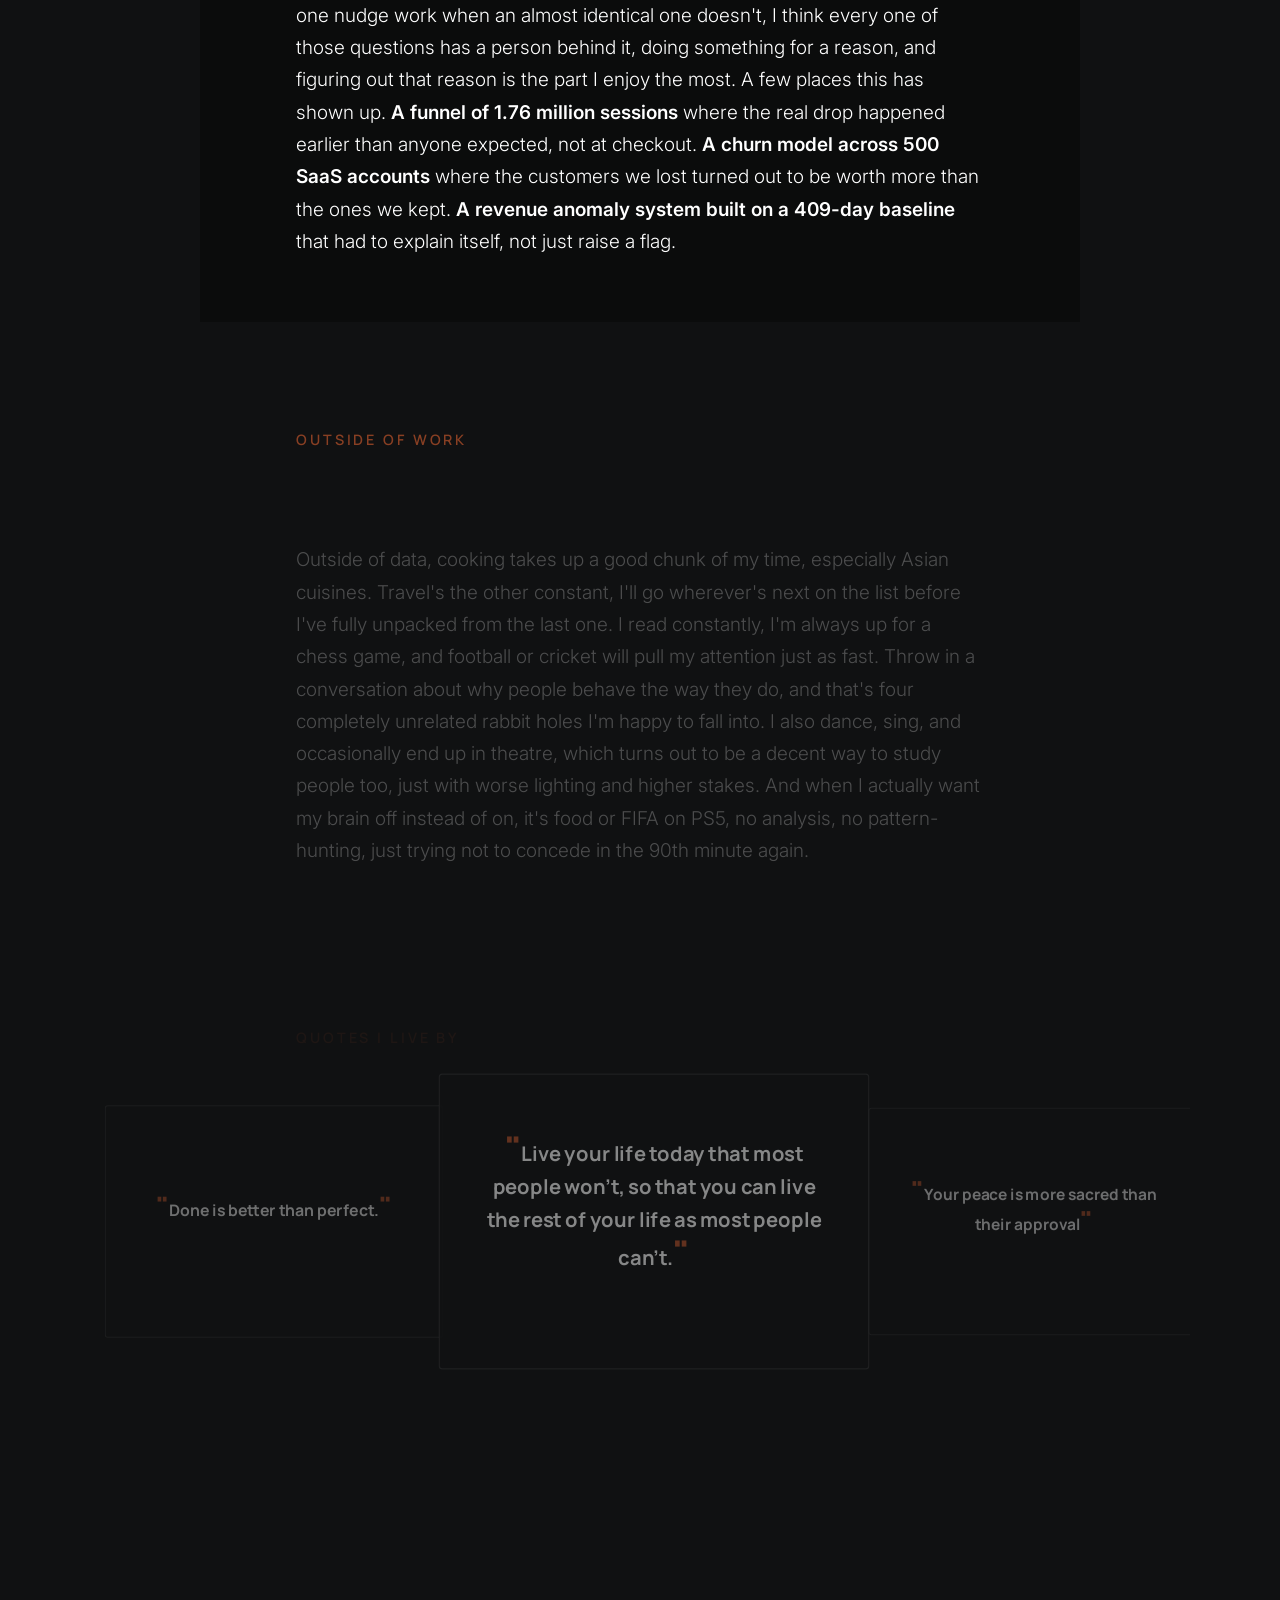
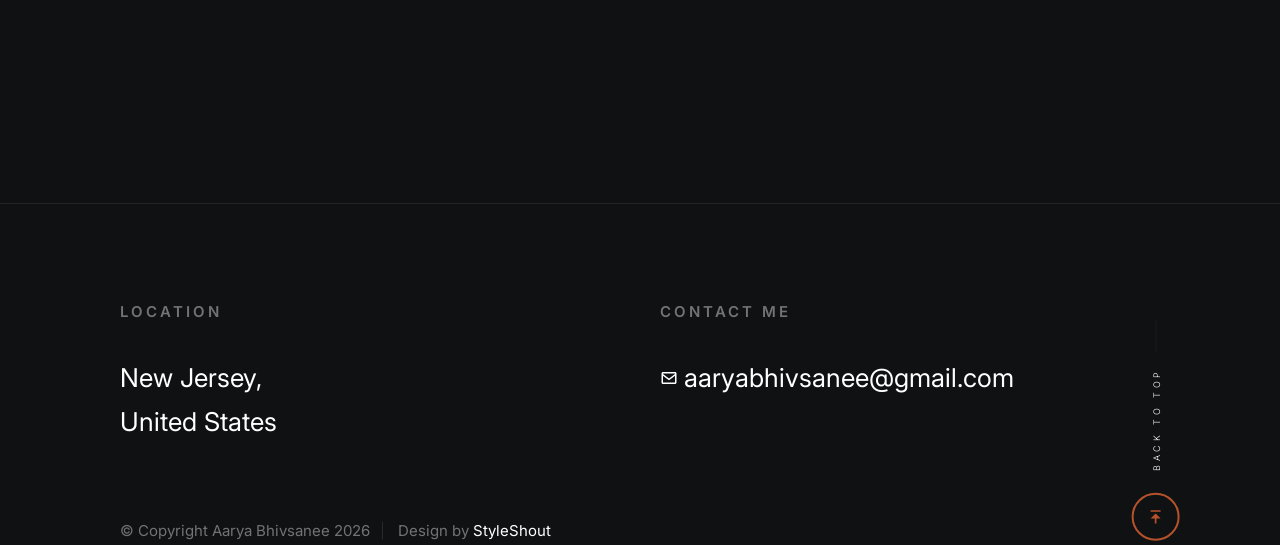
==== commit d9a1223f: "Remove outside-work photo from About page Drop the second photo and the styles only it used; the Out" ====
--- a/about.html
+++ b/about.html
@@ -182,10 +182,6 @@
                     <h2 class="about-section__eyebrow" data-animate-el>Outside Of Work</h2>
 
                     <div class="outside-work-row" data-animate-el>
-                        <div class="outside-work-photo">
-                            <img src="images/outside-work.jpg" alt="Aarya Bhivsanee outside of work">
-                        </div>
-
                         <p>Outside of data, cooking takes up a good chunk of my time, especially Asian cuisines.
                         Travel's the other constant, I'll go wherever's next on the list before I've fully
                         unpacked from the last one. I read constantly, I'm always up for a chess game, and
--- a/css/styles.css
+++ b/css/styles.css
@@ -4711,10 +4711,8 @@
     font-weight : 600;
 }
 
-/* both about-page photos share one frame: same border, radius and 3:2 ratio
- * (the source images are 1.59 and 1.51, so cover trims only a sliver) */
-.about-intro-photo,
-.outside-work-photo {
+/* hero photo frame: 3:2 ratio (the source is 1.59, so cover trims only a sliver) */
+.about-intro-photo {
     width         : 100%;
     aspect-ratio  : 3 / 2;
     border        : 1px solid rgba(255, 255, 255, .12);
@@ -4727,8 +4725,7 @@
 }
 
 /* base img rule adds a bottom margin that left an empty strip inside the frame */
-.about-intro-photo img,
-.outside-work-photo img {
+.about-intro-photo img {
     display       : block;
     width         : 100%;
     height        : 100%;
@@ -4782,10 +4779,6 @@
  * block would (doubled selector beats the small-screen .s-about-block rule) */
 .s-about-block.s-about-block--closing {
     padding-top : 0;
-}
-
-.outside-work-photo {
-    margin-bottom : var(--vspace-1_5);
 }
 
 .about-section__eyebrow {
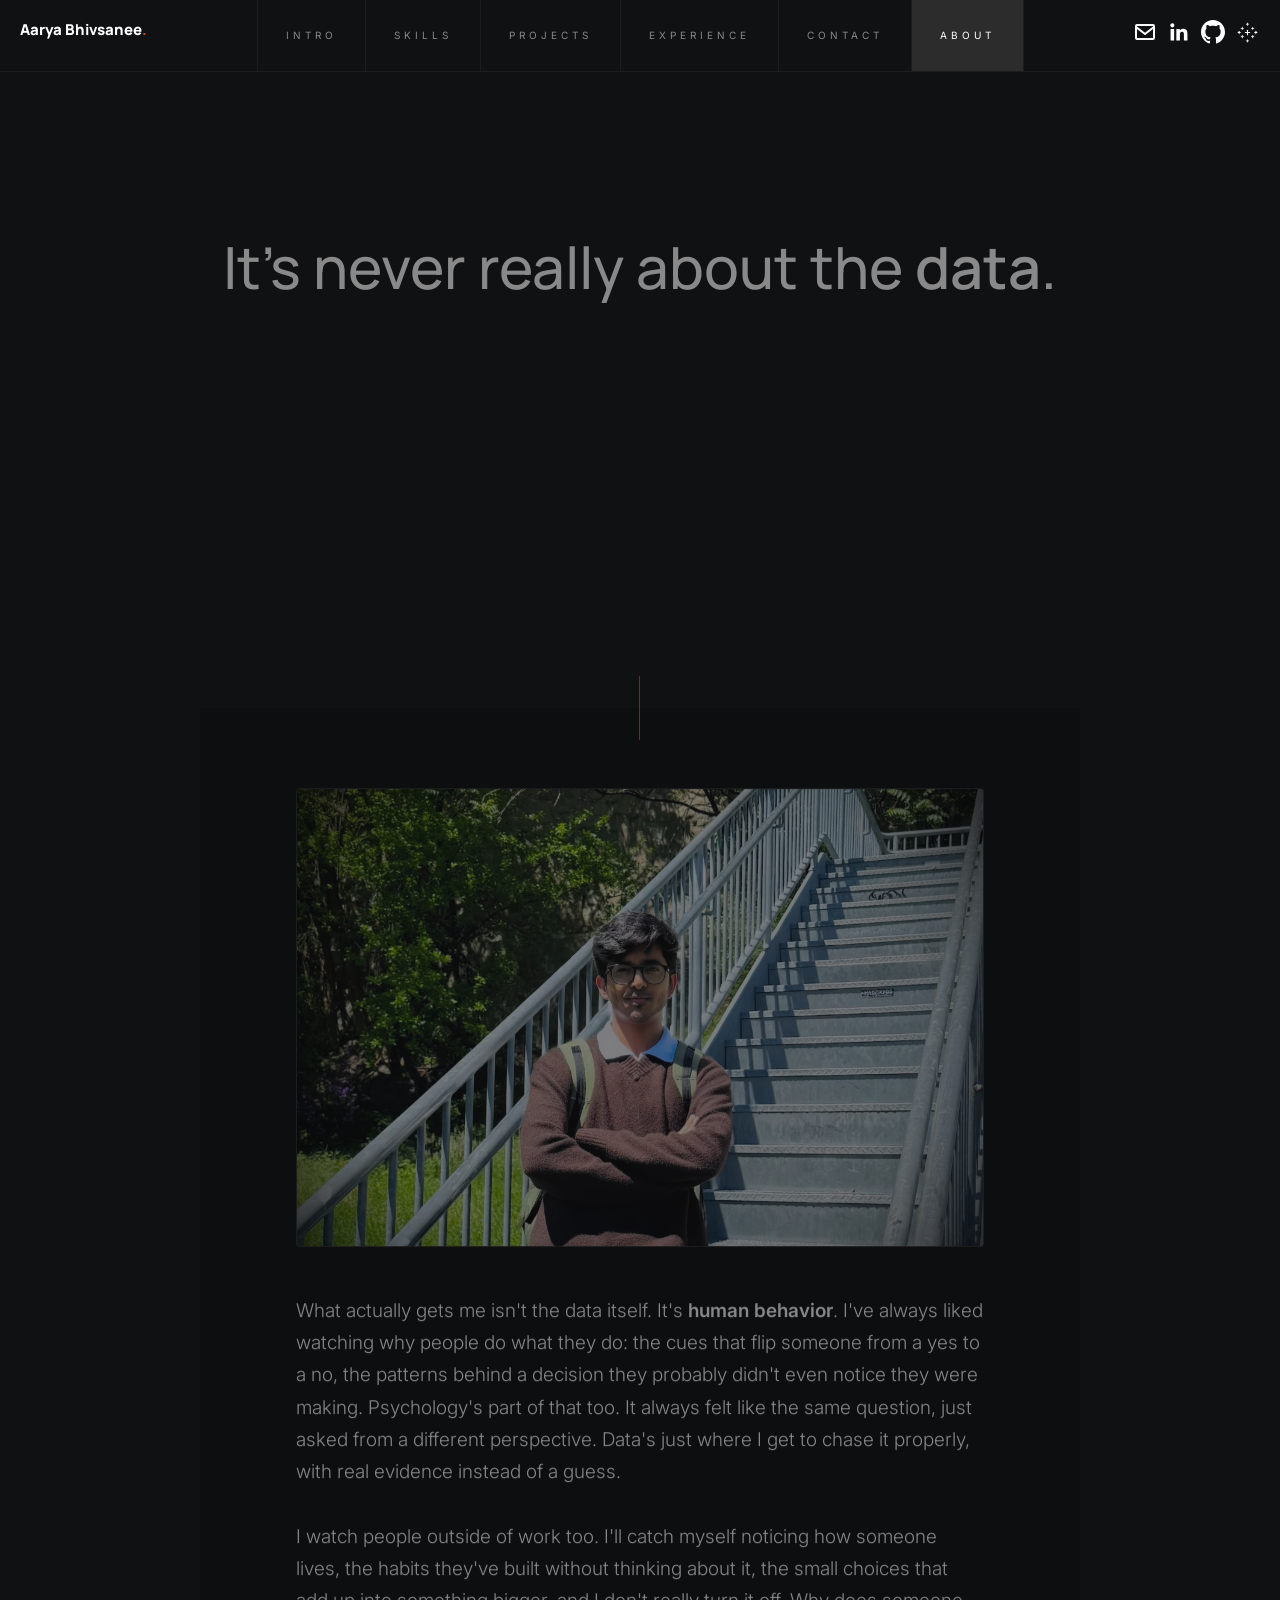
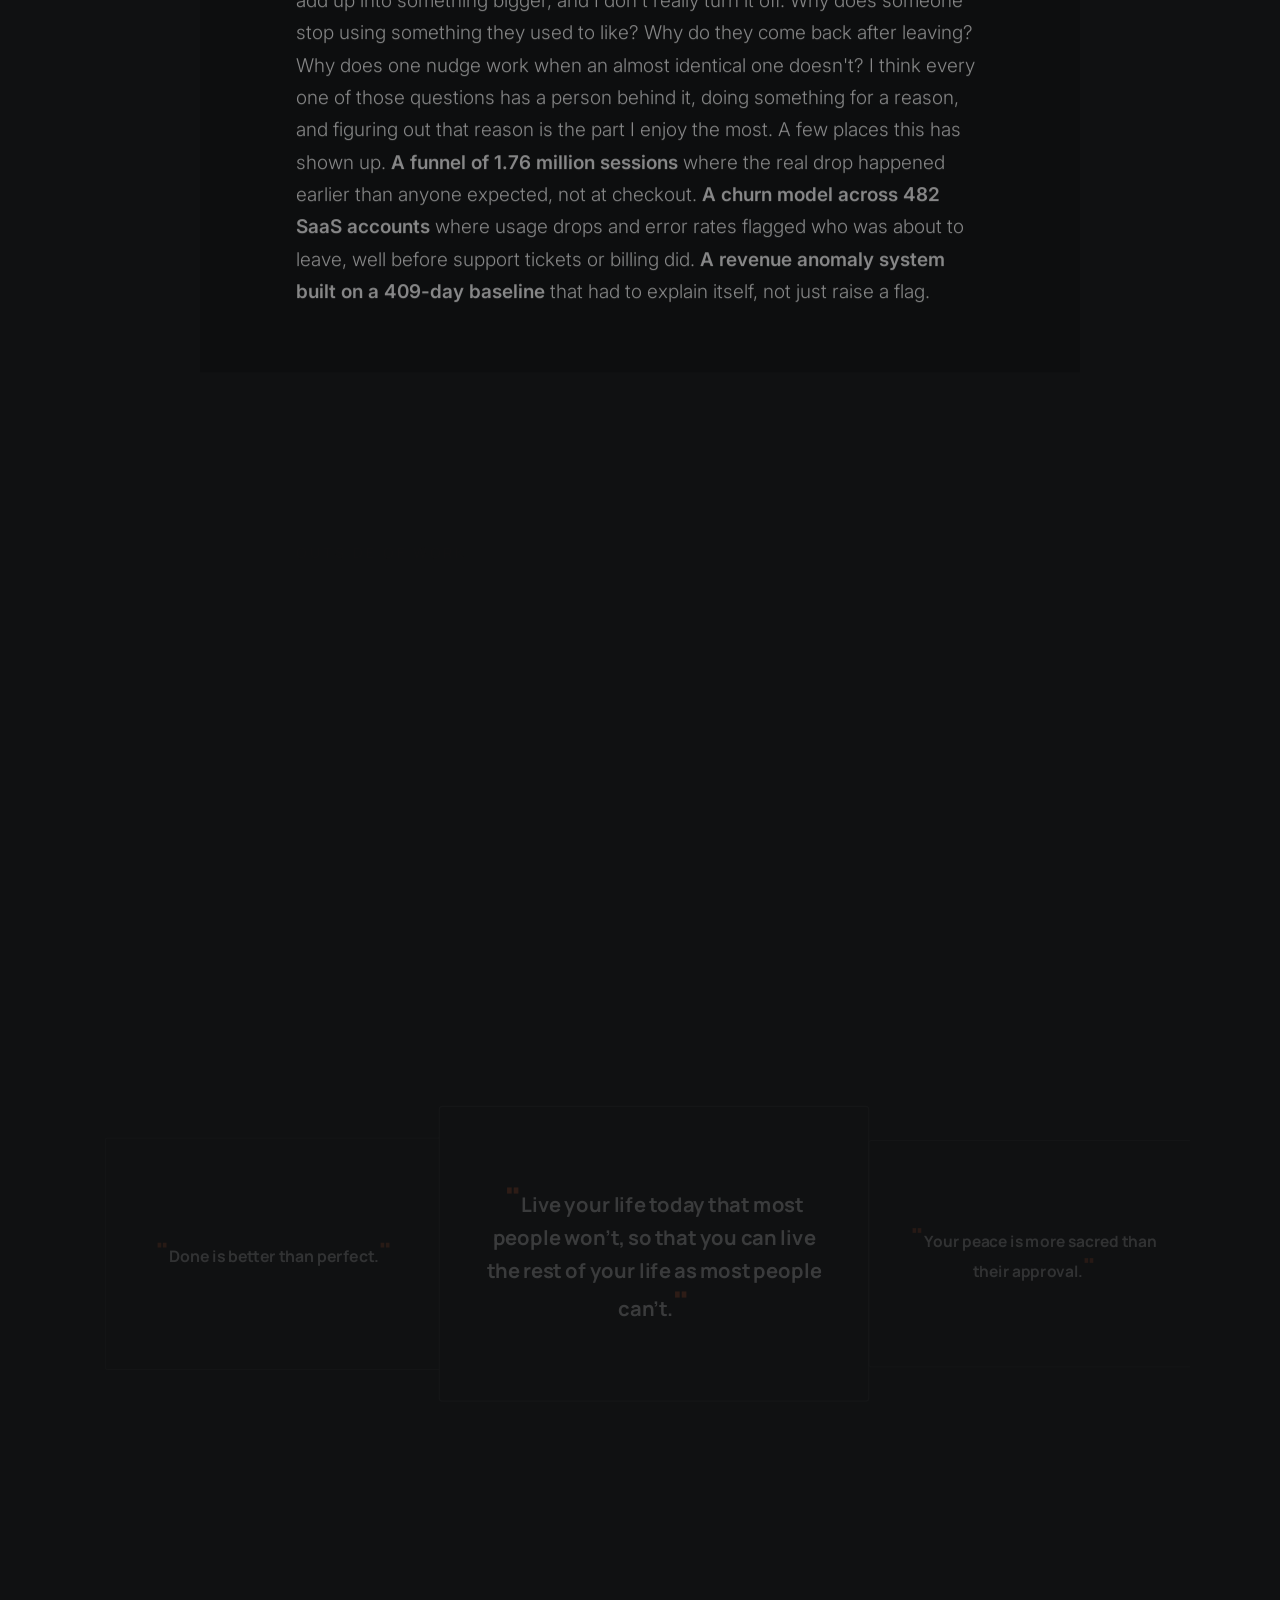
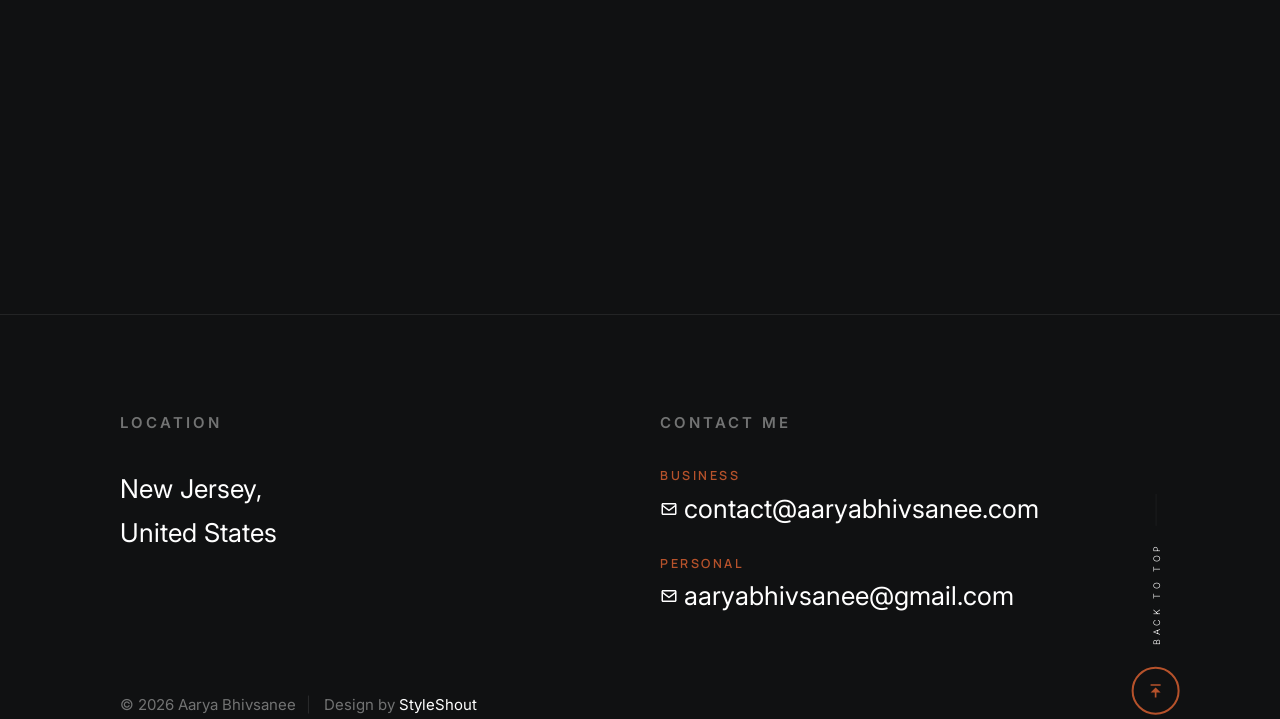
==== commit 5cd1bda4: "About page copy and content fixes; labelled business/personal emails - Align 482-account figure with" ====
--- a/about.html
+++ b/about.html
@@ -7,7 +7,7 @@
     <meta charset="utf-8">
     <meta name="viewport" content="width=device-width, initial-scale=1">
     <title>About — Aarya Bhivsanee</title>
-    <meta name="description" content="A bit more about Aarya Bhivsanee — why data, what she's into outside of work, what she's reading, and what she's been building lately.">
+    <meta name="description" content="About Aarya Bhivsanee: why human behavior led to data, what fills the time outside of work, favorite quotes, and current reads.">
     <link rel="canonical" href="https://www.aaryabhivsanee.com/about.html">
 
     <!-- social sharing (Open Graph + Twitter Card)
@@ -15,12 +15,31 @@
     <meta property="og:type" content="profile">
     <meta property="og:url" content="https://www.aaryabhivsanee.com/about.html">
     <meta property="og:title" content="About — Aarya Bhivsanee">
-    <meta property="og:description" content="A bit more about Aarya Bhivsanee — why data, what she's into outside of work, what she's reading, and what she's been building lately.">
+    <meta property="og:description" content="About Aarya Bhivsanee: why human behavior led to data, what fills the time outside of work, favorite quotes, and current reads.">
     <meta property="og:image" content="https://www.aaryabhivsanee.com/images/about-photo.jpg">
     <meta name="twitter:card" content="summary_large_image">
     <meta name="twitter:title" content="About — Aarya Bhivsanee">
-    <meta name="twitter:description" content="A bit more about Aarya Bhivsanee — why data, what she's into outside of work, what she's reading, and what she's been building lately.">
+    <meta name="twitter:description" content="About Aarya Bhivsanee: why human behavior led to data, what fills the time outside of work, favorite quotes, and current reads.">
     <meta name="twitter:image" content="https://www.aaryabhivsanee.com/images/about-photo.jpg">
+
+    <!-- structured data
+    ================================================== -->
+    <script type="application/ld+json">
+    {
+        "@context": "https://schema.org",
+        "@type": "Person",
+        "name": "Aarya Bhivsanee",
+        "jobTitle": "Data Analyst",
+        "url": "https://www.aaryabhivsanee.com/",
+        "mainEntityOfPage": "https://www.aaryabhivsanee.com/about.html",
+        "image": "https://www.aaryabhivsanee.com/images/about-photo.jpg",
+        "sameAs": [
+            "https://github.com/aarya-7",
+            "https://linkedin.com/in/aarya-bhivsanee",
+            "https://public.tableau.com/app/profile/aarya.bhivsanee/vizzes"
+        ]
+    }
+    </script>
 
     <script>
         document.documentElement.classList.remove('no-js');
@@ -151,22 +170,22 @@
                         <img src="images/about-photo.jpg" alt="Aarya Bhivsanee">
                     </div>
 
-                    <p>What actually gets me isn't the data itself, it's <strong>human behavior</strong>. I've always liked
-                    watching why people do what they do, the cues that flip someone from a yes to a no,
+                    <p>What actually gets me isn't the data itself. It's <strong>human behavior</strong>. I've always liked
+                    watching why people do what they do: the cues that flip someone from a yes to a no, the
                     patterns behind a decision they probably didn't even notice they were making.
-                    Psychology's part of that too, it always felt like the same question, just asked from a
-                    different perspective. Data's just where I get to chase that properly, with real evidence instead of a guess.</p>
-
-                    <p>I do this outside of work too. I'll catch myself noticing how someone lives, the
+                    Psychology's part of that too. It always felt like the same question, just asked from a
+                    different perspective. Data's just where I get to chase it properly, with real evidence instead of a guess.</p>
+
+                    <p>I watch people outside of work too. I'll catch myself noticing how someone lives, the
                     habits they've built without thinking about it, the small choices that add up into
                     something bigger, and I don't really turn it off. Why does someone stop using something
-                    they used to like, why do they come back after leaving, why does one nudge work when an
-                    almost identical one doesn't, I think every one of those questions has a person behind
+                    they used to like? Why do they come back after leaving? Why does one nudge work when an
+                    almost identical one doesn't? I think every one of those questions has a person behind
                     it, doing something for a reason, and figuring out that reason is the part I enjoy the
                     most. A few places this has shown up. <strong>A funnel of 1.76 million sessions</strong> where the real
-                    drop happened earlier than anyone expected, not at checkout. <strong>A churn model across 500
-                    SaaS accounts</strong> where the customers we lost turned out to be worth more than the ones we
-                    kept. <strong>A revenue anomaly system built on a 409-day baseline</strong> that had to explain itself,
+                    drop happened earlier than anyone expected, not at checkout. <strong>A churn model across 482
+                    SaaS accounts</strong> where usage drops and error rates flagged who was about to leave, well
+                    before support tickets or billing did. <strong>A revenue anomaly system built on a 409-day baseline</strong> that had to explain itself,
                     not just raise a flag.</p>
                 </div>
             </div>
@@ -179,14 +198,14 @@
         <section id="outside-work" class="s-about-block s-about-block--outside">
             <div class="row row-x-center" data-animate-block>
                 <div class="column s-intro__about s-about-plain">
-                    <h2 class="about-section__eyebrow" data-animate-el>Outside Of Work</h2>
+                    <h2 class="about-section__eyebrow" data-animate-el>Outside of Work</h2>
 
                     <div class="outside-work-row" data-animate-el>
                         <p>Outside of data, cooking takes up a good chunk of my time, especially Asian cuisines.
                         Travel's the other constant, I'll go wherever's next on the list before I've fully
                         unpacked from the last one. I read constantly, I'm always up for a chess game, and
                         football or cricket will pull my attention just as fast. Throw in a conversation about
-                        why people behave the way they do, and that's four completely unrelated rabbit holes
+                        why people behave the way they do, and that's yet another rabbit hole
                         I'm happy to fall into. I also dance, sing, and occasionally end up in theatre, which
                         turns out to be a decent way to study people too, just with worse lighting and higher
                         stakes. And when I actually want my brain off instead of on, it's food or FIFA on PS5,
@@ -213,75 +232,57 @@
                             <ul class="quotes-carousel__track">
                                 <li class="quote-card">
                                     <p class="quote-card__text">Done is better than perfect.</p>
-                                    <p class="quote-card__attribution"></p>
                                 </li>
                                 <li class="quote-card">
                                     <p class="quote-card__text">Live your life today that most people won't, so that you can live the rest of your life as most people can't.</p>
-                                    <p class="quote-card__attribution"></p>
-                                </li>
-                                <li class="quote-card">
-                                    <p class="quote-card__text">Your peace is more sacred than their approval</p>
-                                    <p class="quote-card__attribution"></p>
-                                </li>
-                                <li class="quote-card">
-                                    <p class="quote-card__text">Purpose is the strongest shield against laziness</p>
-                                    <p class="quote-card__attribution"></p>
+                                </li>
+                                <li class="quote-card">
+                                    <p class="quote-card__text">Your peace is more sacred than their approval.</p>
+                                </li>
+                                <li class="quote-card">
+                                    <p class="quote-card__text">Purpose is the strongest shield against laziness.</p>
                                 </li>
                                 <li class="quote-card">
                                     <p class="quote-card__text">Freedom is saying no to the things you hate.</p>
-                                    <p class="quote-card__attribution"></p>
-                                </li>
-                                <li class="quote-card">
-                                    <p class="quote-card__text">Even a bad day is just 24 hours</p>
-                                    <p class="quote-card__attribution"></p>
+                                </li>
+                                <li class="quote-card">
+                                    <p class="quote-card__text">Even a bad day is just 24 hours.</p>
                                 </li>
                                 <li class="quote-card">
                                     <p class="quote-card__text">You can't have a new reality with an old mentality.</p>
-                                    <p class="quote-card__attribution"></p>
-                                </li>
-                                <li class="quote-card">
-                                    <p class="quote-card__text">If you breathe oxygen it's a fair game</p>
-                                    <p class="quote-card__attribution"></p>
-                                </li>
-                                <li class="quote-card">
-                                    <p class="quote-card__text">Obsession creates Outliers</p>
-                                    <p class="quote-card__attribution"></p>
+                                </li>
+                                <li class="quote-card">
+                                    <p class="quote-card__text">If you breathe oxygen, it's a fair game.</p>
+                                </li>
+                                <li class="quote-card">
+                                    <p class="quote-card__text">Obsession creates outliers.</p>
                                 </li>
                                 <li class="quote-card" aria-hidden="true">
                                     <p class="quote-card__text">Done is better than perfect.</p>
-                                    <p class="quote-card__attribution"></p>
                                 </li>
                                 <li class="quote-card" aria-hidden="true">
                                     <p class="quote-card__text">Live your life today that most people won't, so that you can live the rest of your life as most people can't.</p>
-                                    <p class="quote-card__attribution"></p>
-                                </li>
-                                <li class="quote-card" aria-hidden="true">
-                                    <p class="quote-card__text">Your peace is more sacred than their approval</p>
-                                    <p class="quote-card__attribution"></p>
-                                </li>
-                                <li class="quote-card" aria-hidden="true">
-                                    <p class="quote-card__text">Purpose is the strongest shield against laziness</p>
-                                    <p class="quote-card__attribution"></p>
+                                </li>
+                                <li class="quote-card" aria-hidden="true">
+                                    <p class="quote-card__text">Your peace is more sacred than their approval.</p>
+                                </li>
+                                <li class="quote-card" aria-hidden="true">
+                                    <p class="quote-card__text">Purpose is the strongest shield against laziness.</p>
                                 </li>
                                 <li class="quote-card" aria-hidden="true">
                                     <p class="quote-card__text">Freedom is saying no to the things you hate.</p>
-                                    <p class="quote-card__attribution"></p>
-                                </li>
-                                <li class="quote-card" aria-hidden="true">
-                                    <p class="quote-card__text">Even a bad day is just 24 hours</p>
-                                    <p class="quote-card__attribution"></p>
+                                </li>
+                                <li class="quote-card" aria-hidden="true">
+                                    <p class="quote-card__text">Even a bad day is just 24 hours.</p>
                                 </li>
                                 <li class="quote-card" aria-hidden="true">
                                     <p class="quote-card__text">You can't have a new reality with an old mentality.</p>
-                                    <p class="quote-card__attribution"></p>
-                                </li>
-                                <li class="quote-card" aria-hidden="true">
-                                    <p class="quote-card__text">If you breathe oxygen it's a fair game</p>
-                                    <p class="quote-card__attribution"></p>
-                                </li>
-                                <li class="quote-card" aria-hidden="true">
-                                    <p class="quote-card__text">Obsession creates Outliers</p>
-                                    <p class="quote-card__attribution"></p>
+                                </li>
+                                <li class="quote-card" aria-hidden="true">
+                                    <p class="quote-card__text">If you breathe oxygen, it's a fair game.</p>
+                                </li>
+                                <li class="quote-card" aria-hidden="true">
+                                    <p class="quote-card__text">Obsession creates outliers.</p>
                                 </li>
                             </ul>
                         </div>
@@ -298,8 +299,9 @@
                 <div class="column s-intro__about s-about-plain">
                     <h2 class="about-section__eyebrow" data-animate-el>What I'm Reading</h2>
                     <ul class="disc" data-animate-el>
-                        <li>Lean Analytics</li>
-                        <li>Deep Work</li>
+                        <li><span class="book-title">Lean Analytics</span><span class="book-author">Alistair Croll &amp; Benjamin Yoskovitz</span></li>
+                        <li><span class="book-title">Deep Work</span><span class="book-author">Cal Newport</span></li>
+                        <li><span class="book-title">Show Your Work!</span><span class="book-author">Austin Kleon</span></li>
                     </ul>
                 </div>
             </div>
@@ -339,6 +341,14 @@
 
                         <ul class="contact-list">
                             <li>
+                                <span class="contact-list__label">Business</span>
+                                <a href="mailto:contact@aaryabhivsanee.com" class="contact-list__email">
+                                    <svg class="contact-list__icon" xmlns="http://www.w3.org/2000/svg" width="24" height="24" viewBox="0 0 24 24"><path d="M20,4H4C2.897,4,2,4.897,2,6v12c0,1.103,0.897,2,2,2h16c1.103,0,2-0.897,2-2V6C22,4.897,21.103,4,20,4z M20,6v0.511 l-8,6.223L4,6.512V6H20z M4,18V9.044l7.386,5.745C11.566,14.93,11.783,15,12,15s0.434-0.07,0.614-0.211L20,9.044L20.002,18H4z"></path></svg>
+                                    contact@aaryabhivsanee.com
+                                </a>
+                            </li>
+                            <li>
+                                <span class="contact-list__label">Personal</span>
                                 <a href="mailto:aaryabhivsanee@gmail.com" class="contact-list__email">
                                     <svg class="contact-list__icon" xmlns="http://www.w3.org/2000/svg" width="24" height="24" viewBox="0 0 24 24"><path d="M20,4H4C2.897,4,2,4.897,2,6v12c0,1.103,0.897,2,2,2h16c1.103,0,2-0.897,2-2V6C22,4.897,21.103,4,20,4z M20,6v0.511 l-8,6.223L4,6.512V6H20z M4,18V9.044l7.386,5.745C11.566,14.93,11.783,15,12,15s0.434-0.07,0.614-0.211L20,9.044L20.002,18H4z"></path></svg>
                                     aaryabhivsanee@gmail.com
@@ -350,7 +360,7 @@
 
                 <div class="row s-footer__bottom">
                     <div class="column ss-copyright">
-                        <span>© Copyright Aarya Bhivsanee 2026</span>
+                        <span>© 2026 Aarya Bhivsanee</span>
                         <span>Design by <a href="https://www.styleshout.com/">StyleShout</a></span>
                     </div>
 
--- a/css/styles.css
+++ b/css/styles.css
@@ -4477,9 +4477,34 @@
     padding-left : 0;
 }
 
+.contact-list li + li {
+    margin-top : var(--vspace-0_75);
+}
+
+/* small tag above each address saying what it's for */
+.contact-list__label {
+    display        : block;
+    font-family    : var(--font-2);
+    font-size      : var(--text-xs);
+    font-weight    : 600;
+    letter-spacing : .2em;
+    line-height    : 1.4;
+    text-transform : uppercase;
+    color          : var(--color-1);
+    margin-bottom  : .2rem;
+}
+
 .contact-list__email {
     display     : inline-flex;
     align-items : center;
+}
+
+/* the longer address is wider than a phone's content area at the footer's
+ * large type size, so let it scale down with the screen width */
+@media screen and (max-width: 600px) {
+    .contact-list__email {
+        font-size : min(var(--text-lg), 5.2vw);
+    }
 }
 
 .contact-list__icon {
@@ -4769,6 +4794,18 @@
 
 .s-about-plain ul.disc li:last-child {
     margin-bottom : 0;
+}
+
+/* reading list: title on one line, author muted beneath it */
+.book-title,
+.book-author {
+    display : block;
+}
+
+.book-author {
+    font-size   : var(--text-sm);
+    line-height : 1.4;
+    color       : var(--color-text-light);
 }
 
 .s-about-block--closing {
@@ -4883,7 +4920,7 @@
     font-weight        : 700;
     line-height        : var(--vspace-0_875);
     color              : var(--color-white);
-    margin             : 0 0 var(--vspace-0_5);
+    margin             : 0;
 }
 
 .quote-card__text::before,
@@ -4899,15 +4936,6 @@
 
 .quote-card__text::after {
     content : '"';
-}
-
-.quote-card__attribution {
-    font-size      : var(--text-xs);
-    letter-spacing : .1em;
-    text-transform : uppercase;
-    color          : var(--color-text-light);
-    margin         : 0;
-    min-height     : 1.2em;
 }
 
 @media (hover: hover) and (pointer: fine) {
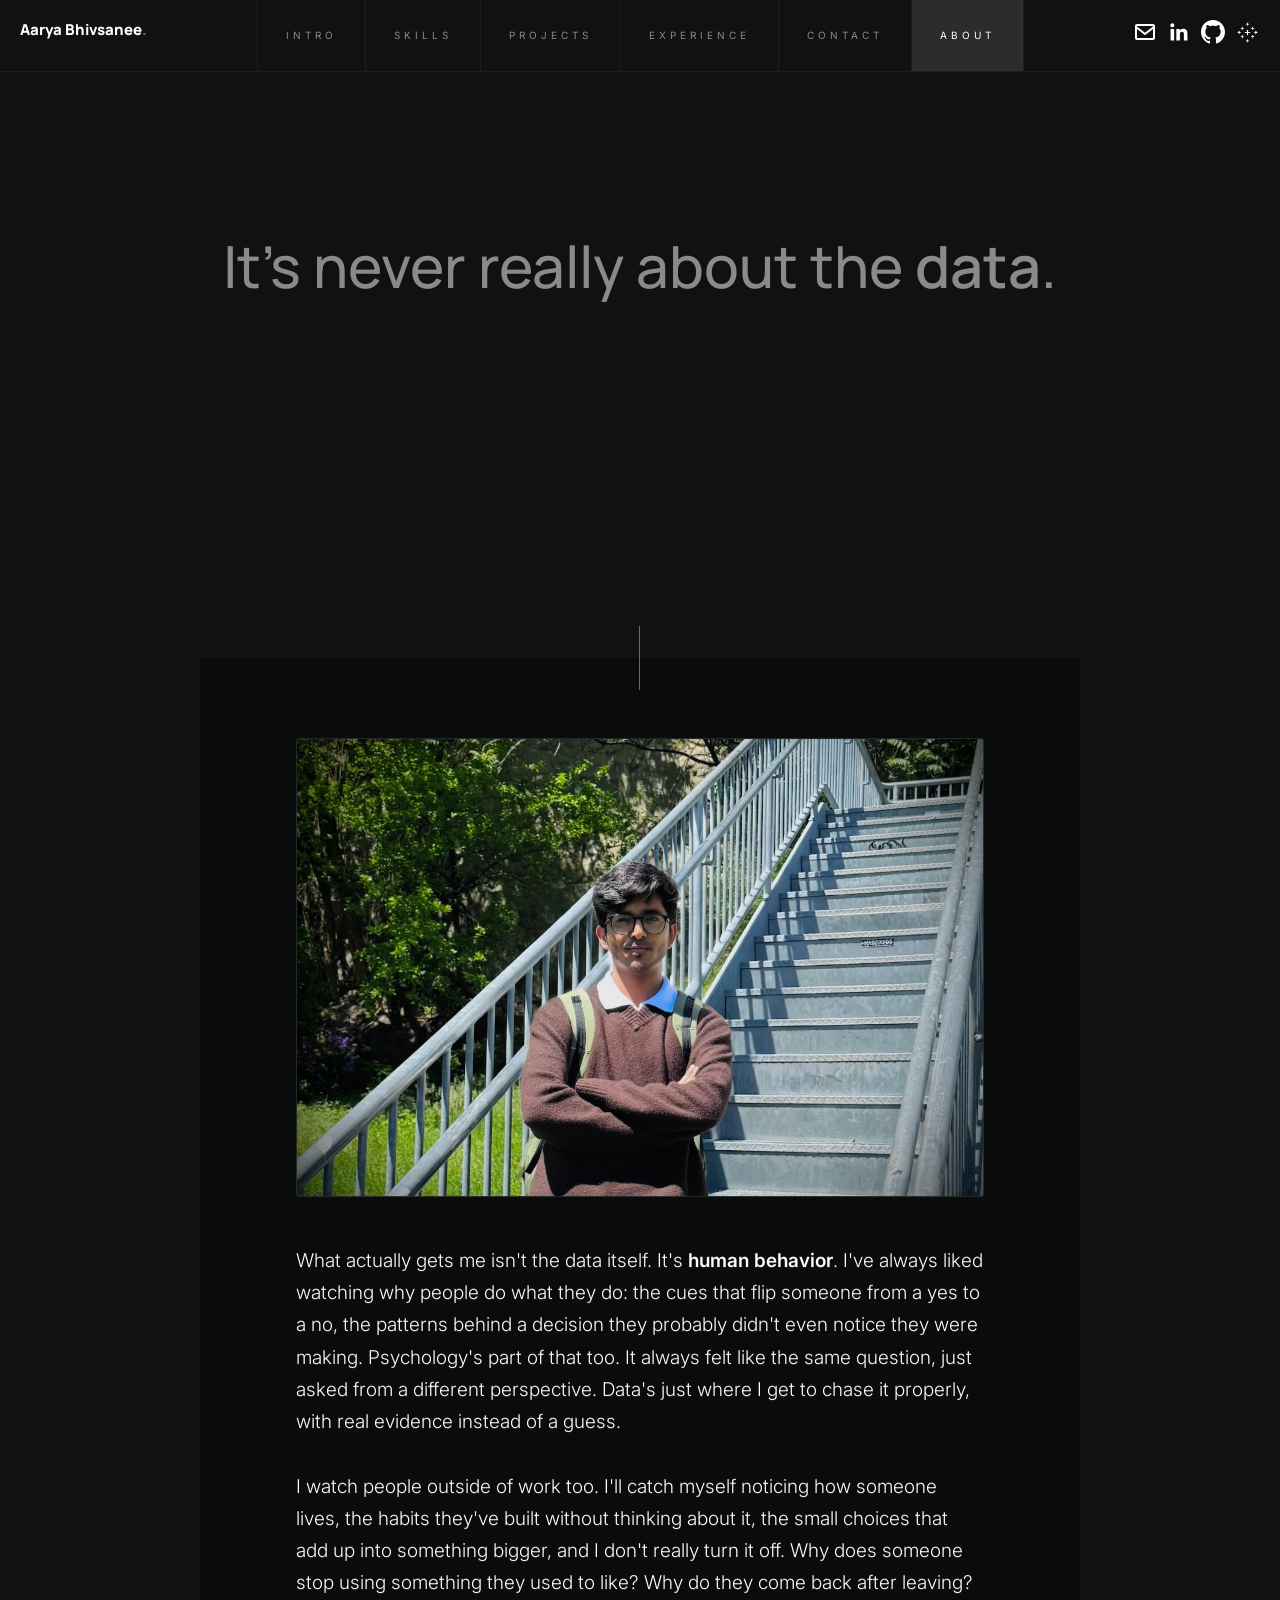
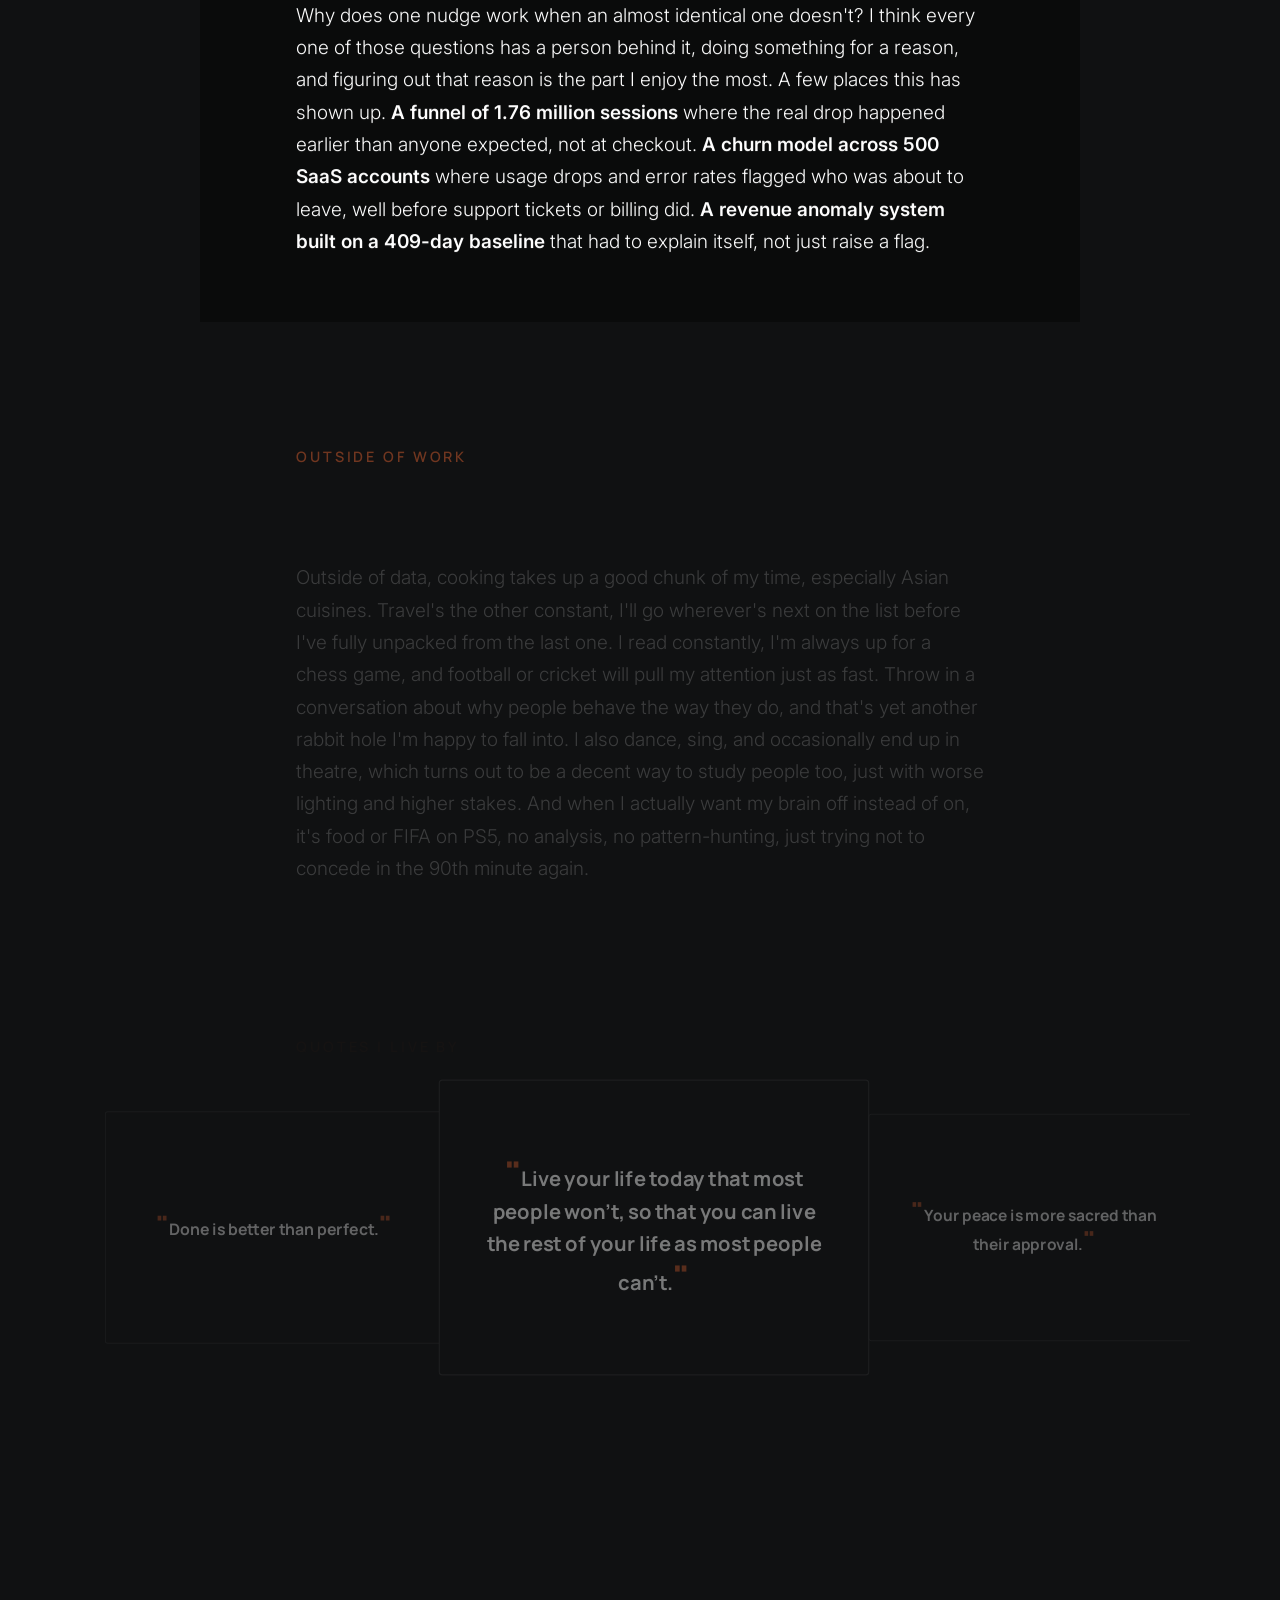
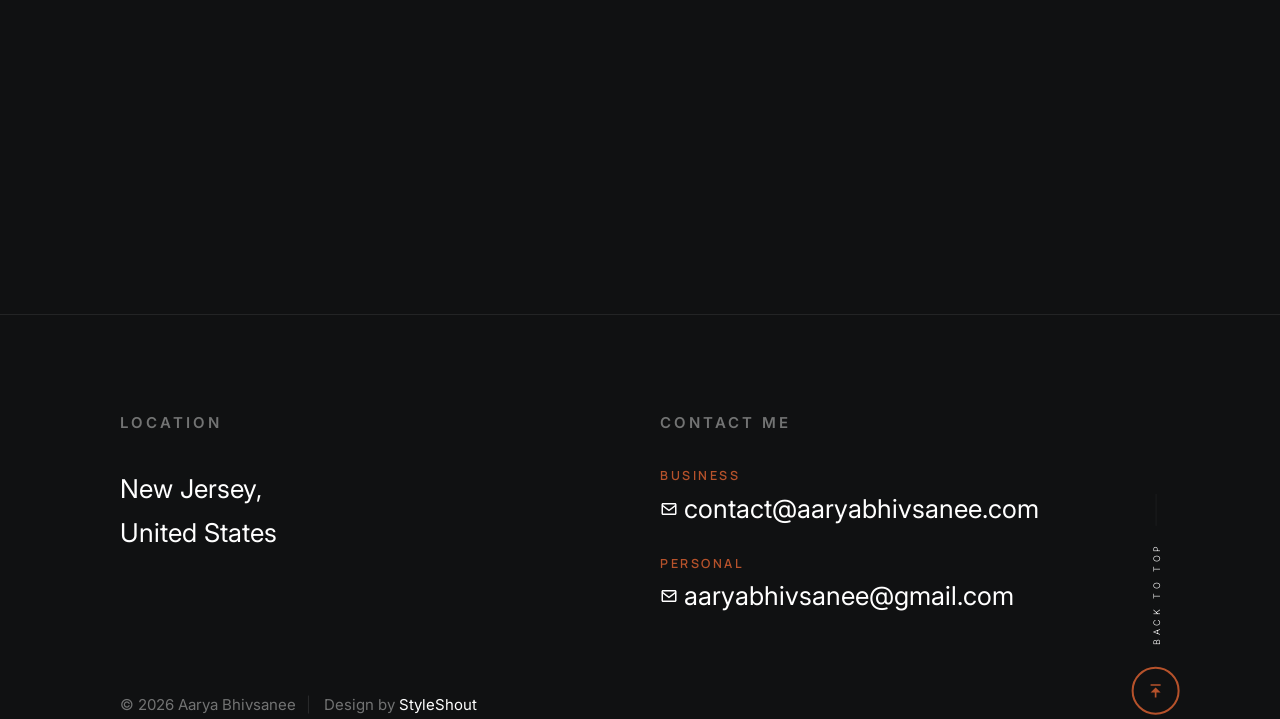
==== commit d08e4f45: "Use 500 SaaS accounts consistently on both pages Co-Authored-By: Claude Sonnet 5.5 <noreply@anthropi" ====
--- a/about.html
+++ b/about.html
@@ -183,7 +183,7 @@
                     almost identical one doesn't? I think every one of those questions has a person behind
                     it, doing something for a reason, and figuring out that reason is the part I enjoy the
                     most. A few places this has shown up. <strong>A funnel of 1.76 million sessions</strong> where the real
-                    drop happened earlier than anyone expected, not at checkout. <strong>A churn model across 482
+                    drop happened earlier than anyone expected, not at checkout. <strong>A churn model across 500
                     SaaS accounts</strong> where usage drops and error rates flagged who was about to leave, well
                     before support tickets or billing did. <strong>A revenue anomaly system built on a 409-day baseline</strong> that had to explain itself,
                     not just raise a flag.</p>
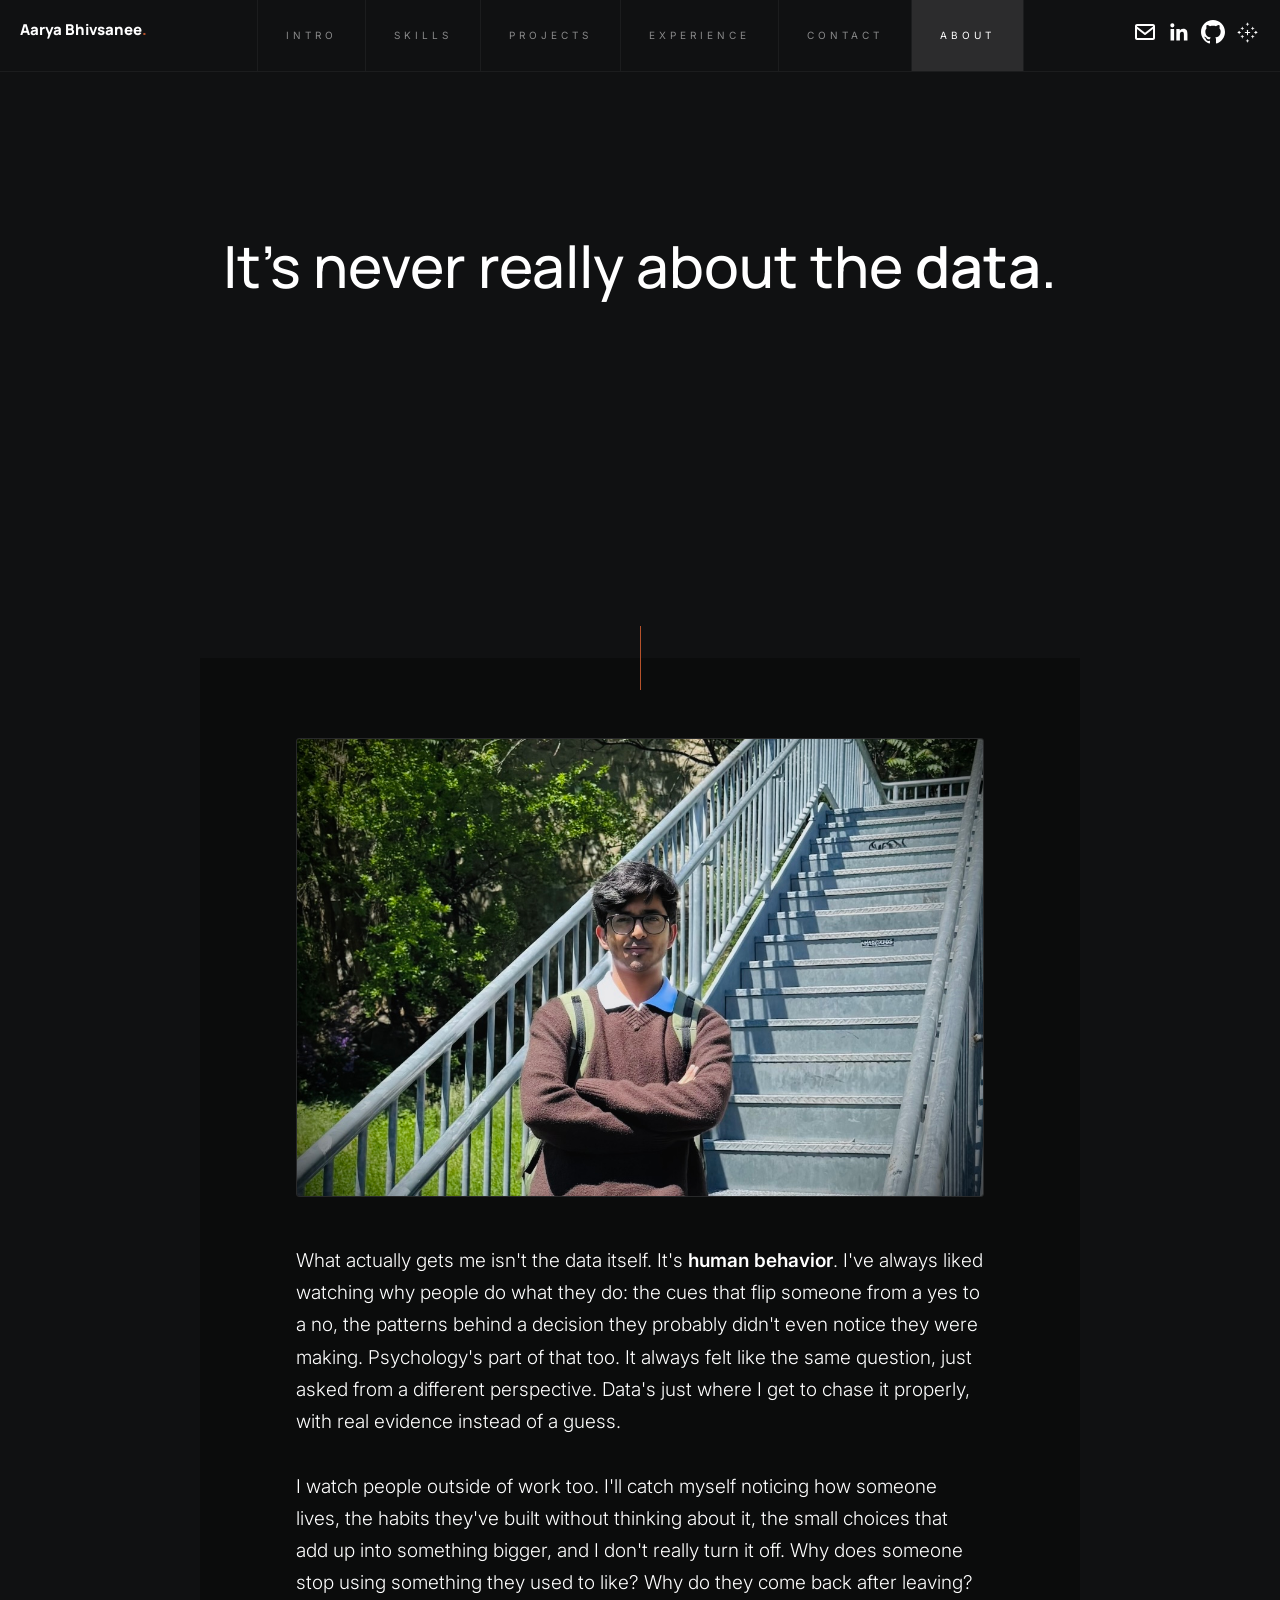
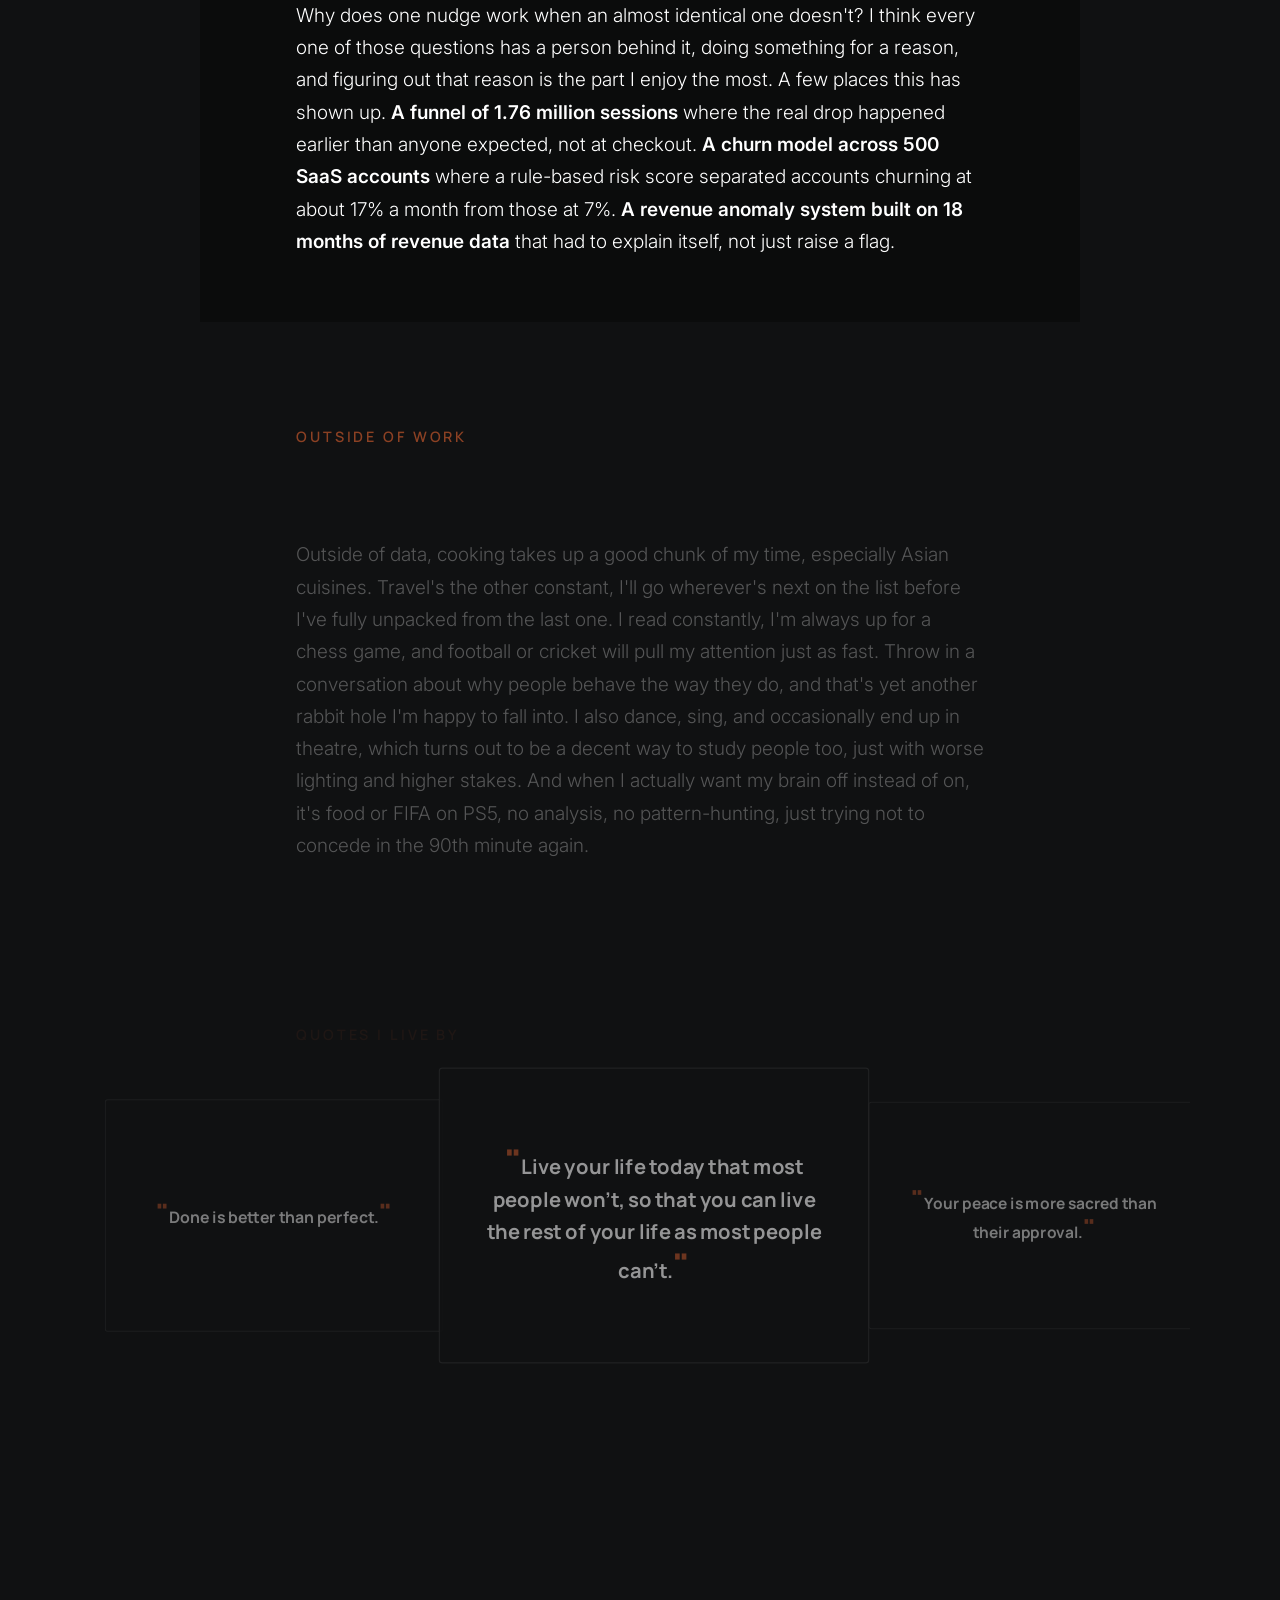
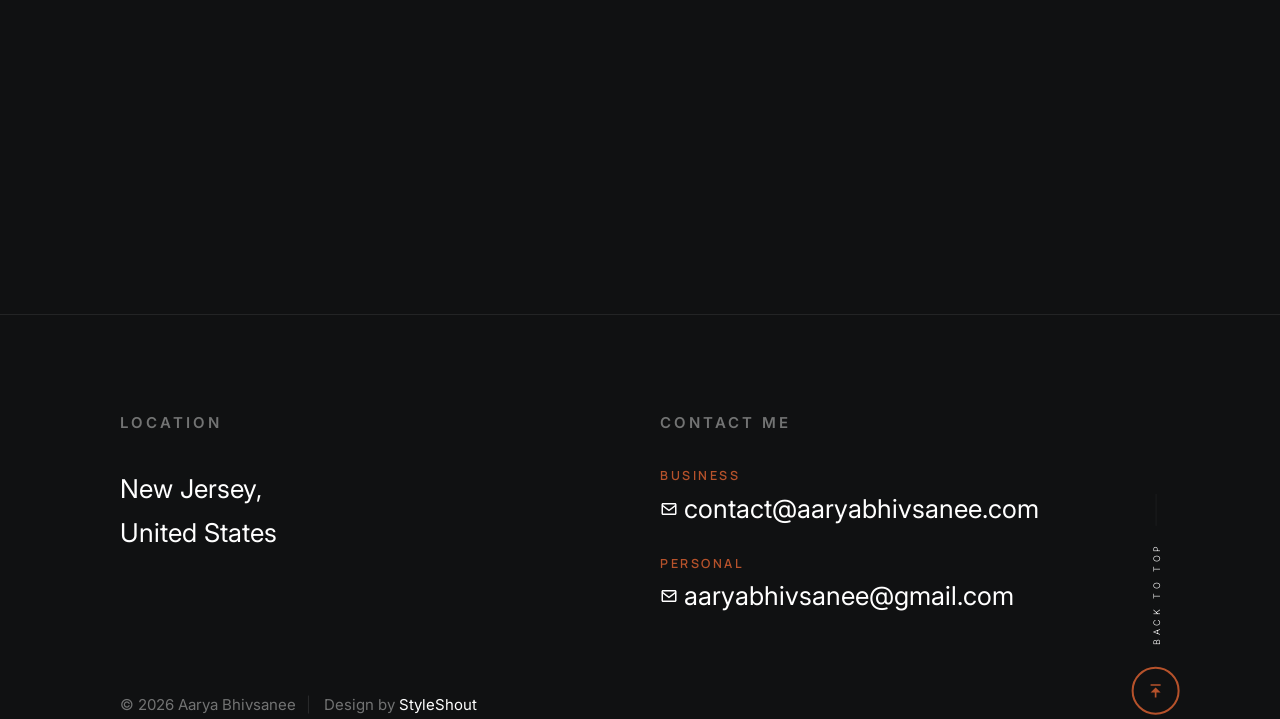
==== commit 800a43f0: "Align site numbers and bullets with the updated resume - Replace conflicting figures with the resume" ====
--- a/about.html
+++ b/about.html
@@ -184,8 +184,7 @@
                     it, doing something for a reason, and figuring out that reason is the part I enjoy the
                     most. A few places this has shown up. <strong>A funnel of 1.76 million sessions</strong> where the real
                     drop happened earlier than anyone expected, not at checkout. <strong>A churn model across 500
-                    SaaS accounts</strong> where usage drops and error rates flagged who was about to leave, well
-                    before support tickets or billing did. <strong>A revenue anomaly system built on a 409-day baseline</strong> that had to explain itself,
+                    SaaS accounts</strong> where a rule-based risk score separated accounts churning at about 17% a month from those at 7%. <strong>A revenue anomaly system built on 18 months of revenue data</strong> that had to explain itself,
                     not just raise a flag.</p>
                 </div>
             </div>
--- a/css/styles.css
+++ b/css/styles.css
@@ -3426,6 +3426,7 @@
 
 .s-intro__text {
     --rotator-scale : 1;
+    color          : var(--color-text-dark);
     font-family    : var(--font-2);
     font-weight    : 500;
     font-size      : calc(var(--text-huge) * var(--text-huge-multiplier) * 0.85 * var(--rotator-scale));
@@ -4499,8 +4500,14 @@
     align-items : center;
 }
 
-/* the longer address is wider than a phone's content area at the footer's
- * large type size, so let it scale down with the screen width */
+/* the longer address is wider than the footer column (tablets) and than a
+ * phone's content area at the footer's large type size, so scale it down */
+@media screen and (min-width: 701px) and (max-width: 1200px) {
+    .contact-list__email {
+        font-size : min(23px, 2.6vw);
+    }
+}
+
 @media screen and (max-width: 600px) {
     .contact-list__email {
         font-size : min(var(--text-lg), 5.2vw);
@@ -4713,11 +4720,9 @@
     margin-bottom : 0;
 }
 
-/* the tagline is the page's h1 here (a <p> on the homepage), so give it the
- * homepage tagline's grey instead of the global white heading colour, and
- * balance the lines so a single word never sits alone on the second line */
+/* balance the tagline's lines so a single word never sits alone on the
+ * second line */
 .s-about-hero h1.s-intro__text {
-    color     : var(--color-text);
     text-wrap : balance;
 }
 
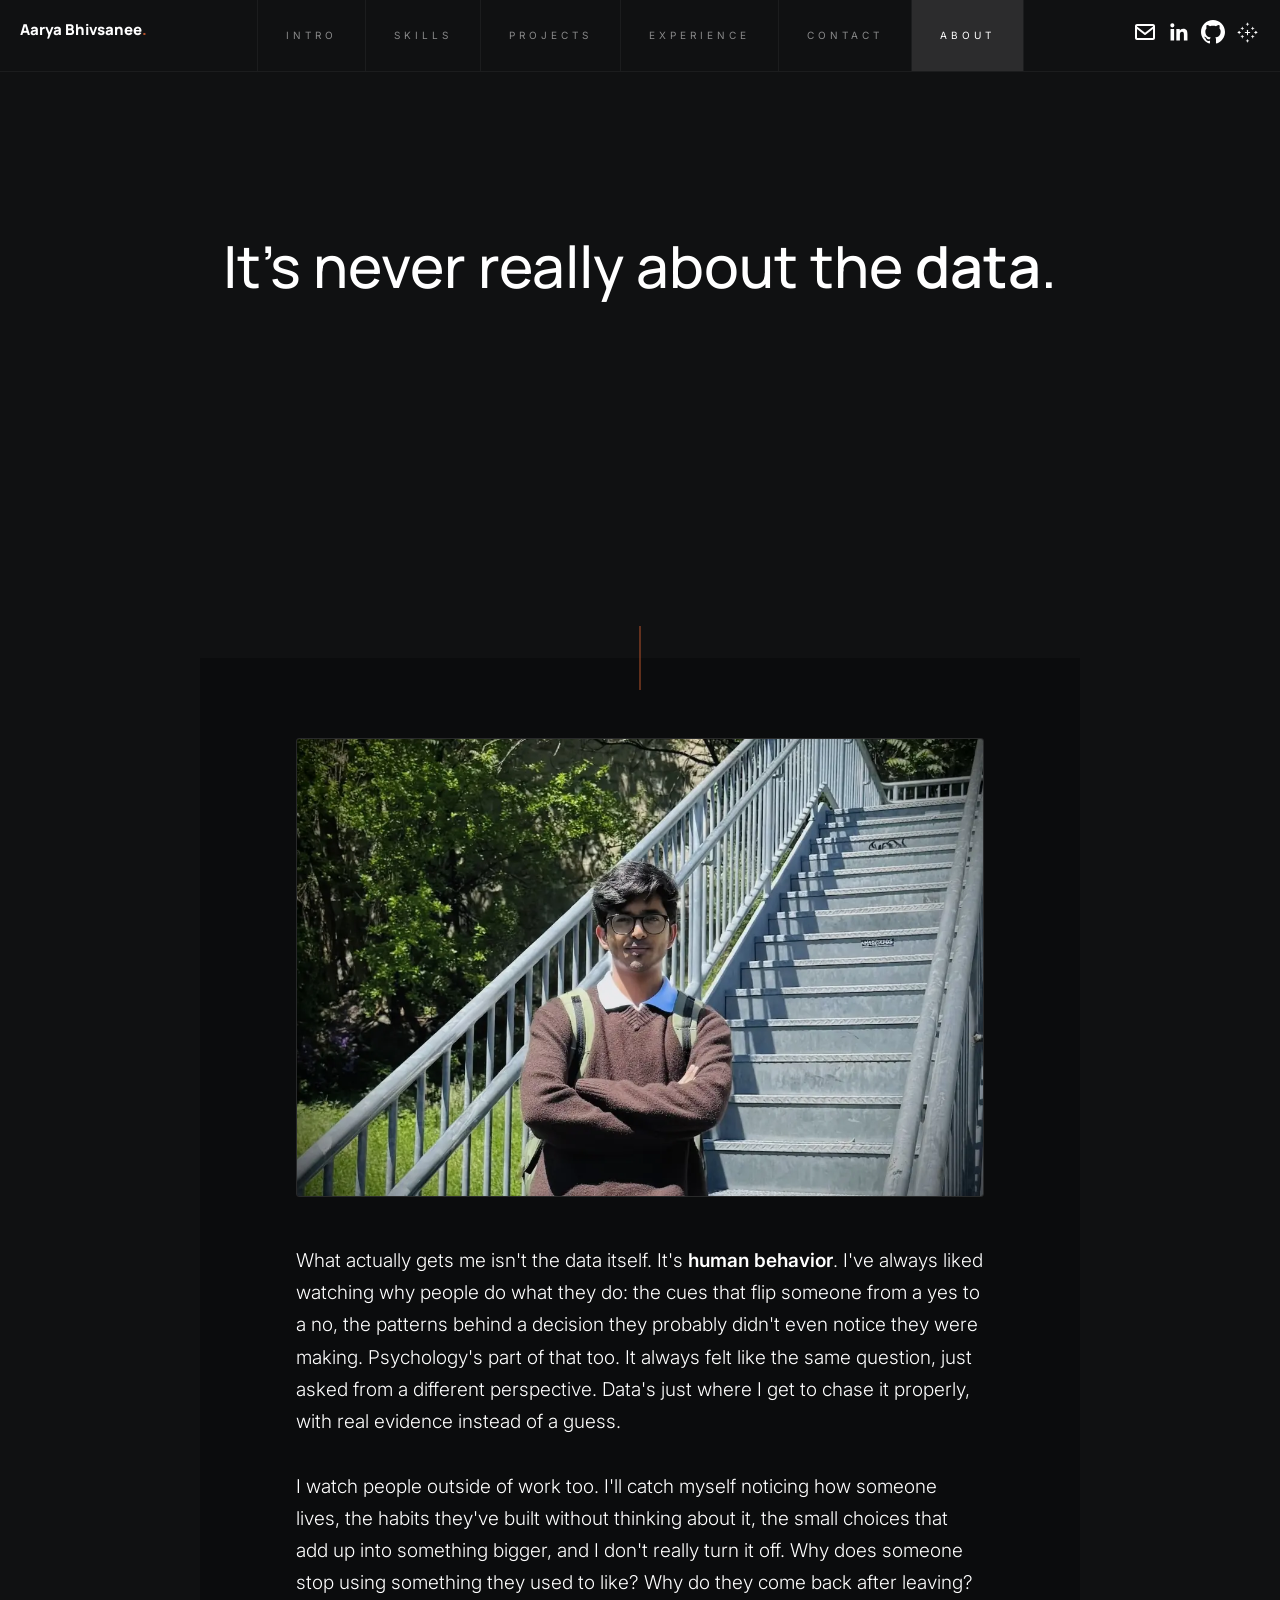
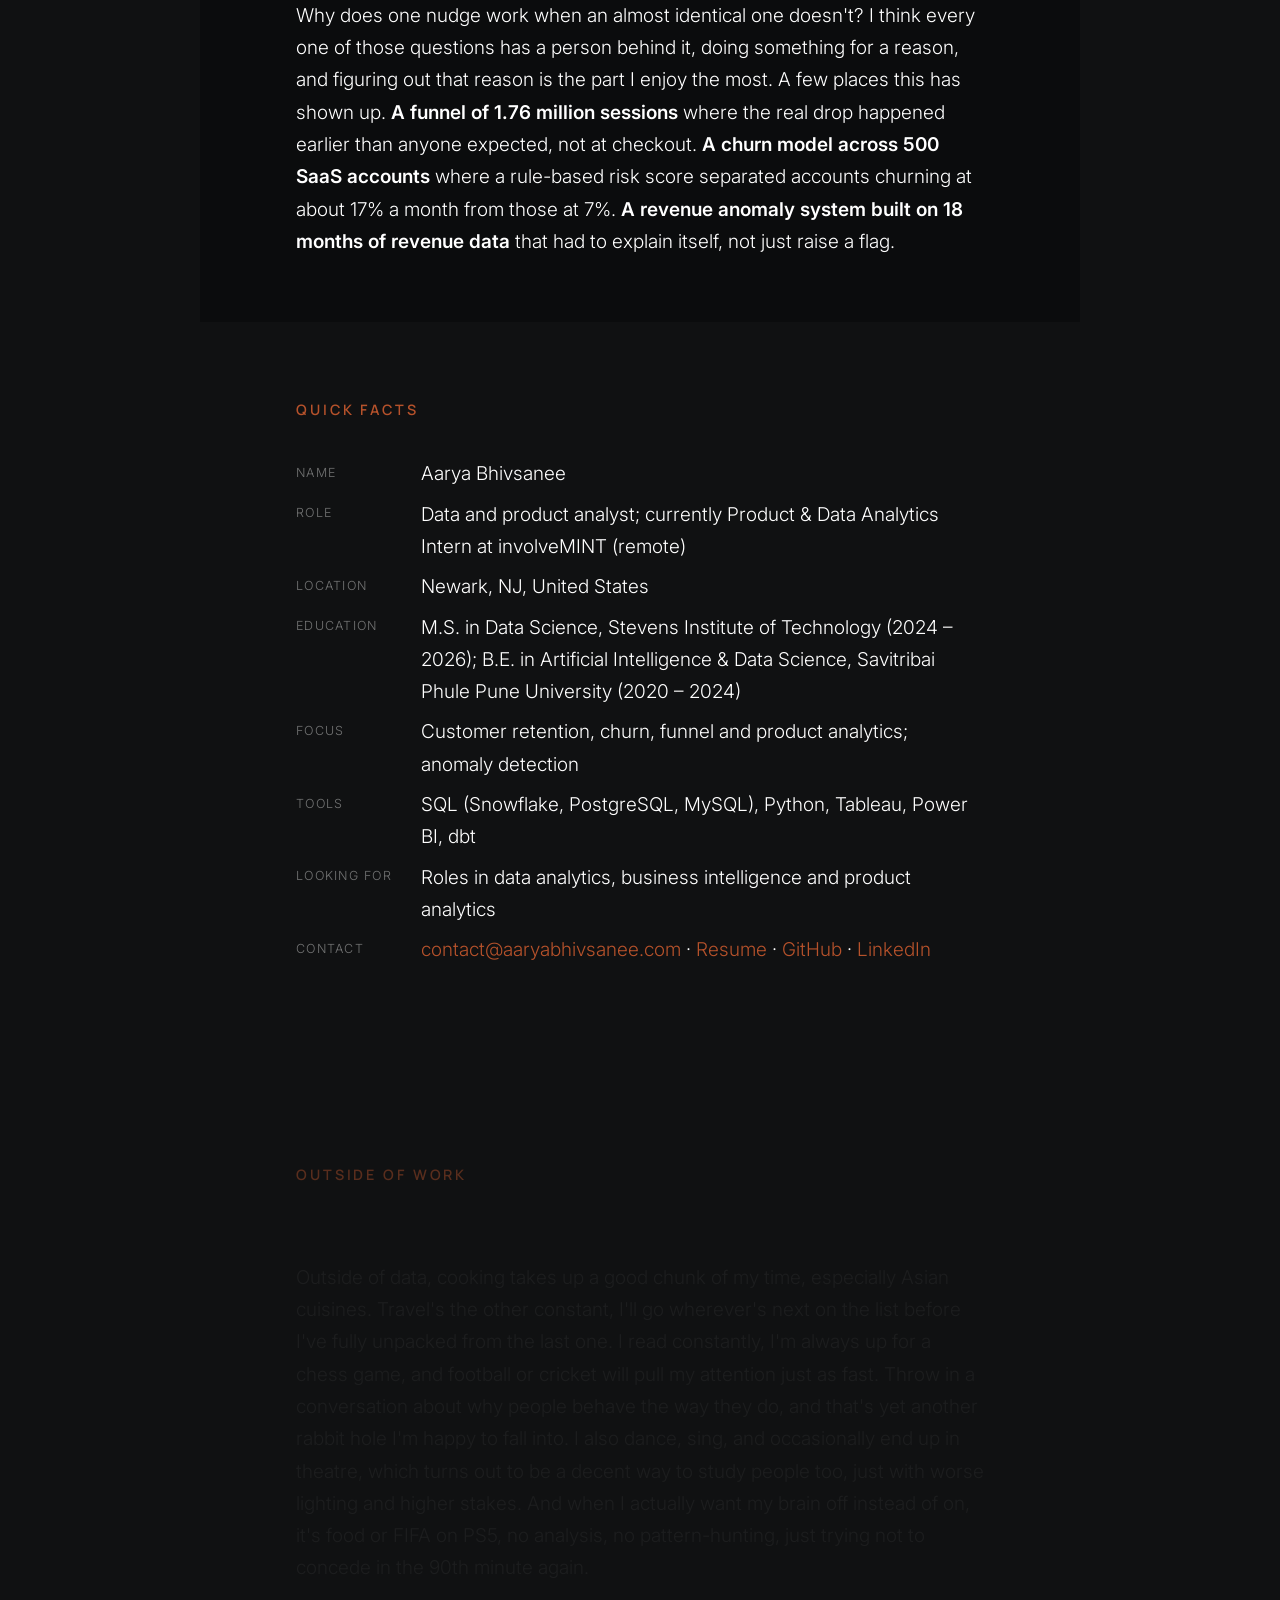
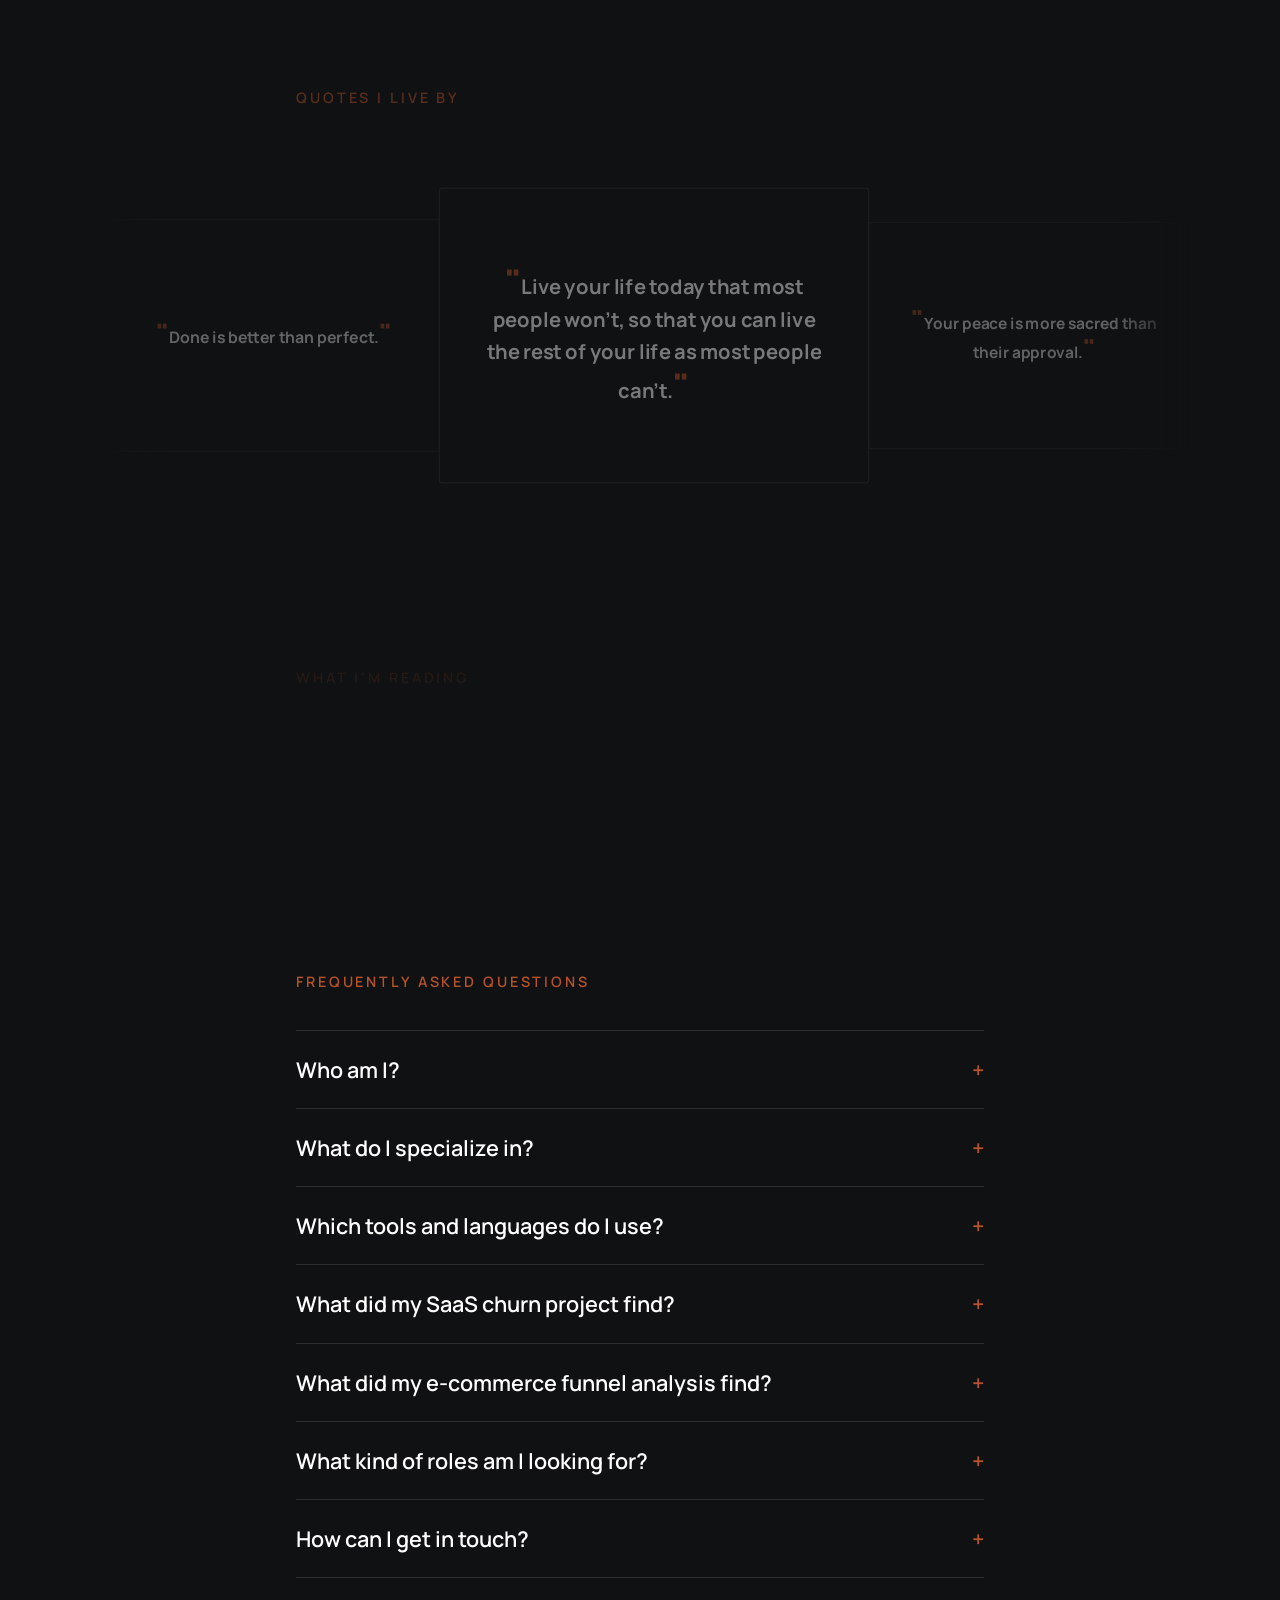
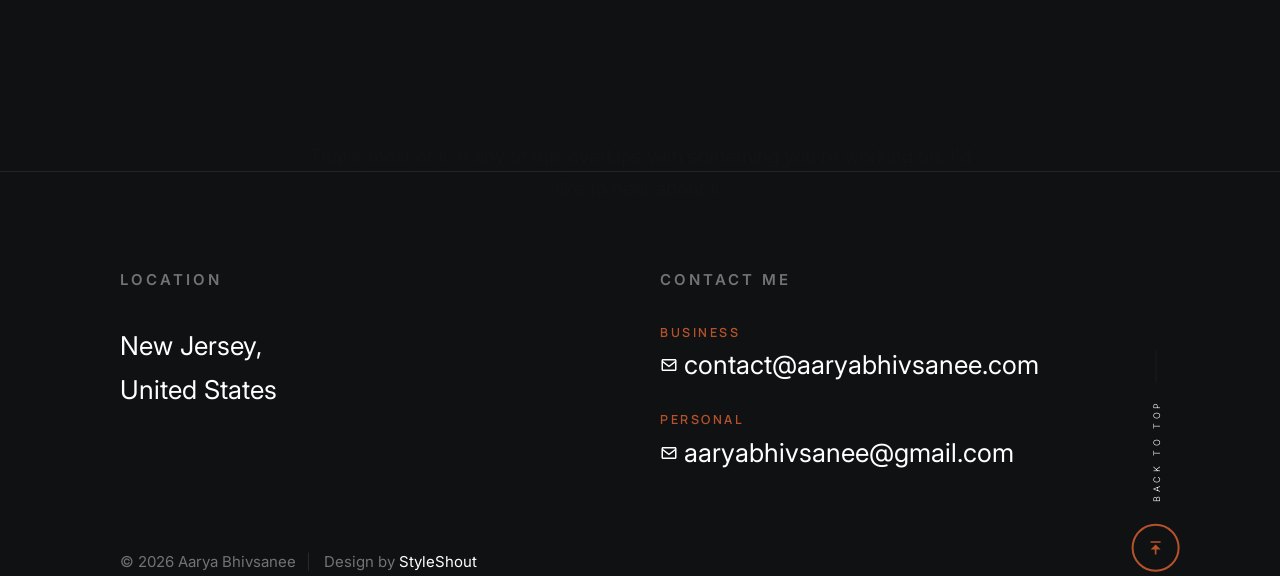
==== commit 1f7a188b: "SEO, AEO and GEO: case-study pages, schema, crawler files, speed - New crawlable pages: five project" ====
--- a/about.html
+++ b/about.html
@@ -6,37 +6,135 @@
     ================================================== -->
     <meta charset="utf-8">
     <meta name="viewport" content="width=device-width, initial-scale=1">
-    <title>About — Aarya Bhivsanee</title>
-    <meta name="description" content="About Aarya Bhivsanee: why human behavior led to data, what fills the time outside of work, favorite quotes, and current reads.">
+    <title>About Aarya Bhivsanee | Data &amp; Product Analyst</title>
+    <meta name="description" content="About Aarya Bhivsanee: quick facts, FAQ, why human behavior led to data, life outside work, favorite quotes and current reads.">
+    <meta name="robots" content="index,follow,max-image-preview:large,max-snippet:-1,max-video-preview:-1">
     <link rel="canonical" href="https://www.aaryabhivsanee.com/about.html">
 
     <!-- social sharing (Open Graph + Twitter Card)
     ================================================== -->
     <meta property="og:type" content="profile">
+    <meta property="og:site_name" content="Aarya Bhivsanee">
+    <meta property="og:locale" content="en_US">
     <meta property="og:url" content="https://www.aaryabhivsanee.com/about.html">
-    <meta property="og:title" content="About — Aarya Bhivsanee">
-    <meta property="og:description" content="About Aarya Bhivsanee: why human behavior led to data, what fills the time outside of work, favorite quotes, and current reads.">
-    <meta property="og:image" content="https://www.aaryabhivsanee.com/images/about-photo.jpg">
+    <meta property="og:title" content="About Aarya Bhivsanee | Data &amp; Product Analyst">
+    <meta property="og:description" content="About Aarya Bhivsanee: quick facts, FAQ, why human behavior led to data, life outside work, favorite quotes and current reads.">
+    <meta property="og:image" content="https://www.aaryabhivsanee.com/images/og-image.jpg">
+    <meta property="og:image:width" content="1200">
+    <meta property="og:image:height" content="630">
+    <meta property="og:image:alt" content="Aarya Bhivsanee, Data and Product Analyst">
     <meta name="twitter:card" content="summary_large_image">
-    <meta name="twitter:title" content="About — Aarya Bhivsanee">
-    <meta name="twitter:description" content="About Aarya Bhivsanee: why human behavior led to data, what fills the time outside of work, favorite quotes, and current reads.">
-    <meta name="twitter:image" content="https://www.aaryabhivsanee.com/images/about-photo.jpg">
+    <meta name="twitter:title" content="About Aarya Bhivsanee | Data &amp; Product Analyst">
+    <meta name="twitter:description" content="About Aarya Bhivsanee: quick facts, FAQ, why human behavior led to data, life outside work, favorite quotes and current reads.">
+    <meta name="twitter:image" content="https://www.aaryabhivsanee.com/images/og-image.jpg">
+    <meta name="twitter:image:alt" content="Aarya Bhivsanee, Data and Product Analyst">
 
     <!-- structured data
     ================================================== -->
     <script type="application/ld+json">
     {
         "@context": "https://schema.org",
-        "@type": "Person",
-        "name": "Aarya Bhivsanee",
-        "jobTitle": "Data Analyst",
-        "url": "https://www.aaryabhivsanee.com/",
-        "mainEntityOfPage": "https://www.aaryabhivsanee.com/about.html",
-        "image": "https://www.aaryabhivsanee.com/images/about-photo.jpg",
-        "sameAs": [
-            "https://github.com/aarya-7",
-            "https://linkedin.com/in/aarya-bhivsanee",
-            "https://public.tableau.com/app/profile/aarya.bhivsanee/vizzes"
+        "@graph": [
+            {
+                "@type": "ProfilePage",
+                "@id": "https://www.aaryabhivsanee.com/about.html#page",
+                "url": "https://www.aaryabhivsanee.com/about.html",
+                "name": "About Aarya Bhivsanee | Data & Product Analyst",
+                "description": "About Aarya Bhivsanee: quick facts, FAQ, why human behavior led to data, life outside work, favorite quotes and current reads.",
+                "inLanguage": "en-US",
+                "dateModified": "2026-10-25",
+                "mainEntity": {
+                    "@id": "https://www.aaryabhivsanee.com/#person"
+                },
+                "isPartOf": {
+                    "@id": "https://www.aaryabhivsanee.com/#website"
+                }
+            },
+            {
+                "@type": "BreadcrumbList",
+                "itemListElement": [
+                    {
+                        "@type": "ListItem",
+                        "position": 1,
+                        "name": "Home",
+                        "item": "https://www.aaryabhivsanee.com/"
+                    },
+                    {
+                        "@type": "ListItem",
+                        "position": 2,
+                        "name": "About",
+                        "item": "https://www.aaryabhivsanee.com/about.html"
+                    }
+                ]
+            },
+            {
+                "@type": "FAQPage",
+                "@id": "https://www.aaryabhivsanee.com/about.html#faq",
+                "mainEntity": [
+                    {
+                        "@type": "Question",
+                        "name": "Who am I?",
+                        "acceptedAnswer": {
+                            "@type": "Answer",
+                            "text": "I'm a data and product analyst based in Newark, NJ, with an M.S. in Data Science from Stevens Institute of Technology. I currently work as a Product & Data Analytics Intern at involveMINT."
+                        }
+                    },
+                    {
+                        "@type": "Question",
+                        "name": "What do I specialize in?",
+                        "acceptedAnswer": {
+                            "@type": "Answer",
+                            "text": "Customer retention and behavior analysis: spotting accounts likely to churn and mapping where users drop off in a product, mostly with e-commerce and subscription data."
+                        }
+                    },
+                    {
+                        "@type": "Question",
+                        "name": "Which tools and languages do I use?",
+                        "acceptedAnswer": {
+                            "@type": "Answer",
+                            "text": "SQL (Snowflake, PostgreSQL, MySQL), Python (Pandas, NumPy, Scikit-learn, SciPy), Tableau, Power BI, Excel, dbt, Jupyter Notebook and Git/GitHub."
+                        }
+                    },
+                    {
+                        "@type": "Question",
+                        "name": "What did my SaaS churn project find?",
+                        "acceptedAnswer": {
+                            "@type": "Answer",
+                            "text": "HIGH and MEDIUM-risk accounts churned at about 17% a month versus 7% for LOW across 24 months, and retention fell from 90.1% at month 1 to 57.4% at month 6."
+                        }
+                    },
+                    {
+                        "@type": "Question",
+                        "name": "What did my e-commerce funnel analysis find?",
+                        "acceptedAnswer": {
+                            "@type": "Answer",
+                            "text": "97.8% of viewing sessions never reach cart, while 72.8% cart abandonment sits near the roughly 70% industry average, so the fix pointed to the product page rather than checkout."
+                        }
+                    },
+                    {
+                        "@type": "Question",
+                        "name": "What kind of roles am I looking for?",
+                        "acceptedAnswer": {
+                            "@type": "Answer",
+                            "text": "Roles in data analytics, business intelligence and product analytics."
+                        }
+                    },
+                    {
+                        "@type": "Question",
+                        "name": "How can I get in touch?",
+                        "acceptedAnswer": {
+                            "@type": "Answer",
+                            "text": "For business inquiries, email contact@aaryabhivsanee.com. My resume is available online at https://www.aaryabhivsanee.com/resume/ and as a PDF, and I'm also on LinkedIn and GitHub."
+                        }
+                    }
+                ]
+            },
+            {
+                "@type": "Person",
+                "@id": "https://www.aaryabhivsanee.com/#person",
+                "name": "Aarya Bhivsanee",
+                "url": "https://www.aaryabhivsanee.com/"
+            }
         ]
     }
     </script>
@@ -45,6 +143,12 @@
         document.documentElement.classList.remove('no-js');
         document.documentElement.classList.add('js');
     </script>
+
+    <!-- fonts (preconnect + link instead of a blocking CSS @import)
+    ================================================== -->
+    <link rel="preconnect" href="https://fonts.googleapis.com">
+    <link rel="preconnect" href="https://fonts.gstatic.com" crossorigin>
+    <link rel="stylesheet" href="https://fonts.googleapis.com/css2?family=Inter:wght@300;400;500;600&family=Manrope:wght@300;400;500;600;700&display=swap">
 
     <!-- CSS
     ================================================== -->
@@ -105,7 +209,7 @@
 
                 <ul class="s-header__social">
                     <li>
-                        <a href="mailto:aaryabhivsanee@gmail.com">
+                        <a href="mailto:contact@aaryabhivsanee.com">
                             <svg xmlns="http://www.w3.org/2000/svg" width="24" height="24" viewBox="0 0 24 24" style="fill:rgba(0, 0, 0, 1);transform:;-ms-filter:"><path d="M20,4H4C2.897,4,2,4.897,2,6v12c0,1.103,0.897,2,2,2h16c1.103,0,2-0.897,2-2V6C22,4.897,21.103,4,20,4z M20,6v0.511 l-8,6.223L4,6.512V6H20z M4,18V9.044l7.386,5.745C11.566,14.93,11.783,15,12,15s0.434-0.07,0.614-0.211L20,9.044L20.002,18H4z"></path></svg>
                             <span class="screen-reader-text">Email</span>
                         </a>
@@ -167,7 +271,10 @@
             <div class="row row-x-center s-intro__about-wrap">
                 <div class="column s-intro__about">
                     <div class="about-intro-photo">
-                        <img src="images/about-photo.jpg" alt="Aarya Bhivsanee">
+                        <picture>
+                            <source type="image/webp" srcset="images/about-photo.webp">
+                            <img src="images/about-photo.jpg" alt="Aarya Bhivsanee, data and product analyst, standing on a steel staircase" width="1206" height="758" decoding="async">
+                        </picture>
                     </div>
 
                     <p>What actually gets me isn't the data itself. It's <strong>human behavior</strong>. I've always liked
@@ -192,6 +299,27 @@
         </section>
 
 
+        <!-- # quick facts (plain, factual summary for readers and answer engines)
+        ================================================== -->
+        <section class="s-about-block s-about-block--facts">
+            <div class="row row-x-center">
+                <div class="column s-intro__about s-about-plain">
+                    <h2 class="about-section__eyebrow">Quick Facts</h2>
+                    <dl class="quick-facts">
+                        <dt>Name</dt><dd>Aarya Bhivsanee</dd>
+                        <dt>Role</dt><dd>Data and product analyst; currently Product &amp; Data Analytics Intern at involveMINT (remote)</dd>
+                        <dt>Location</dt><dd>Newark, NJ, United States</dd>
+                        <dt>Education</dt><dd>M.S. in Data Science, Stevens Institute of Technology (2024 – 2026); B.E. in Artificial Intelligence &amp; Data Science, Savitribai Phule Pune University (2020 – 2024)</dd>
+                        <dt>Focus</dt><dd>Customer retention, churn, funnel and product analytics; anomaly detection</dd>
+                        <dt>Tools</dt><dd>SQL (Snowflake, PostgreSQL, MySQL), Python, Tableau, Power BI, dbt</dd>
+                        <dt>Looking for</dt><dd>Roles in data analytics, business intelligence and product analytics</dd>
+                        <dt>Contact</dt><dd><a href="mailto:contact@aaryabhivsanee.com">contact@aaryabhivsanee.com</a> · <a href="/resume/">Resume</a> · <a href="https://github.com/aarya-7" target="_blank" rel="noopener">GitHub</a> · <a href="https://linkedin.com/in/aarya-bhivsanee" target="_blank" rel="noopener">LinkedIn</a></dd>
+                    </dl>
+                </div>
+            </div>
+        </section>
+
+
         <!-- # outside of work
         ================================================== -->
         <section id="outside-work" class="s-about-block s-about-block--outside">
@@ -302,6 +430,47 @@
                         <li><span class="book-title">Deep Work</span><span class="book-author">Cal Newport</span></li>
                         <li><span class="book-title">Show Your Work!</span><span class="book-author">Austin Kleon</span></li>
                     </ul>
+                </div>
+            </div>
+        </section>
+
+
+        <!-- # faq
+        ================================================== -->
+        <section class="s-about-block s-about-block--faq">
+            <div class="row row-x-center">
+                <div class="column s-intro__about s-about-plain">
+                    <h2 class="about-section__eyebrow">Frequently Asked Questions</h2>
+                    <div class="faq">
+                        <details>
+                            <summary>Who am I?</summary>
+                            <p>I&#x27;m a data and product analyst based in Newark, NJ, with an M.S. in Data Science from Stevens Institute of Technology. I currently work as a Product &amp; Data Analytics Intern at involveMINT.</p>
+                        </details>
+                        <details>
+                            <summary>What do I specialize in?</summary>
+                            <p>Customer retention and behavior analysis: spotting accounts likely to churn and mapping where users drop off in a product, mostly with e-commerce and subscription data.</p>
+                        </details>
+                        <details>
+                            <summary>Which tools and languages do I use?</summary>
+                            <p>SQL (Snowflake, PostgreSQL, MySQL), Python (Pandas, NumPy, Scikit-learn, SciPy), Tableau, Power BI, Excel, dbt, Jupyter Notebook and Git/GitHub.</p>
+                        </details>
+                        <details>
+                            <summary>What did my SaaS churn project find?</summary>
+                            <p>HIGH and MEDIUM-risk accounts churned at about 17% a month versus 7% for LOW across 24 months, and retention fell from 90.1% at month 1 to 57.4% at month 6.</p>
+                        </details>
+                        <details>
+                            <summary>What did my e-commerce funnel analysis find?</summary>
+                            <p>97.8% of viewing sessions never reach cart, while 72.8% cart abandonment sits near the roughly 70% industry average, so the fix pointed to the product page rather than checkout.</p>
+                        </details>
+                        <details>
+                            <summary>What kind of roles am I looking for?</summary>
+                            <p>Roles in data analytics, business intelligence and product analytics.</p>
+                        </details>
+                        <details>
+                            <summary>How can I get in touch?</summary>
+                            <p>For business inquiries, email contact@aaryabhivsanee.com. My resume is available online at https://www.aaryabhivsanee.com/resume/ and as a PDF, and I&#x27;m also on LinkedIn and GitHub.</p>
+                        </details>
+                    </div>
                 </div>
             </div>
         </section>
@@ -384,8 +553,8 @@
 
     <!-- Java Script
     ================================================== -->
-    <script src="js/plugins.js"></script>
-    <script src="js/main.js"></script>
+    <script src="js/plugins.js" defer></script>
+    <script src="js/main.js" defer></script>
 
 </body>
 </html>
--- a/css/styles.css
+++ b/css/styles.css
@@ -77,7 +77,7 @@
 /* ------------------------------------------------------------------- 
  * ## fonts 
  * ------------------------------------------------------------------- */
-@import url("https://fonts.googleapis.com/css2?family=Inter:wght@300;400;500;600&family=Manrope:wght@300;400;500;600;700&display=swap");
+/* web fonts (Inter, Manrope) are loaded with <link> tags in each page head so they no longer block this stylesheet */
 
 :root {
 
@@ -3265,6 +3265,15 @@
     }
 }
 
+/* between the desktop nav and the mobile menu (901-1000px) the full nav was
+ * touching or overlapping the social icons, so tighten it a little more */
+@media screen and (min-width: 901px) and (max-width: 1000px) {
+    .s-header__nav a {
+        letter-spacing : .3em;
+        padding        : 0 1.4rem;
+    }
+}
+
 @media screen and (max-width: 900px) {
     .s-header {
         display          : block;
@@ -3871,6 +3880,14 @@
     background-image : url(../images/icons/services/icon-ai.svg);
 }
 
+.service-icon--product {
+    background-image : url(../images/icons/services/icon-product.svg);
+}
+
+.service-icon--stats {
+    background-image : url(../images/icons/services/icon-stats.svg);
+}
+
 /* ------------------------------------------------------------------- 
  * responsive:
  * services
@@ -3947,7 +3964,14 @@
  * ## portfolio list
  * ------------------------------------------------------------------- */
 .folio-list {
-    margin-top : var(--vspace-2_5);
+    margin-top    : var(--vspace-2_5);
+    /* cancels the last row's bottom margin below so "Show More" spacing is unchanged */
+    margin-bottom : calc(var(--gutter) * -2);
+}
+
+/* rows were touching: give them the same gap as the space between the columns */
+.folio-list > .column {
+    margin-bottom : calc(var(--gutter) * 2);
 }
 
 .js-folio-extra {
@@ -4279,10 +4303,6 @@
 }
 
 @media screen and (max-width: 400px) {
-    .folio-list {
-        margin-bottom : var(--vspace-1);
-    }
-
     .clients-outer .text-clients-title {
         max-width   : 300px;
         font-size   : var(--text-lg);
@@ -4754,6 +4774,11 @@
     margin : 0 0 var(--vspace-1_5);
 }
 
+.about-intro-photo picture {
+    display : block;
+    height  : 100%;
+}
+
 /* base img rule adds a bottom margin that left an empty strip inside the frame */
 .about-intro-photo img {
     display       : block;
@@ -4801,6 +4826,16 @@
     margin-bottom : 0;
 }
 
+/* the default bullet hangs 18px to the left of the column; keep it on the
+ * column edge so the list lines up with the label above it */
+.s-about-plain ul.disc li {
+    padding-left : 2.6rem;
+}
+
+.s-about-plain ul.disc li::before {
+    left : 0;
+}
+
 /* reading list: title on one line, author muted beneath it */
 .book-title,
 .book-author {
@@ -4864,11 +4899,16 @@
 }
 
 .quotes-carousel__viewport {
+    -webkit-mask-image : linear-gradient(to right, transparent 0, #000 7%, #000 93%, transparent 100%);
+    mask-image         : linear-gradient(to right, transparent 0, #000 7%, #000 93%, transparent 100%);
     display     : flex;
     align-items : center;
     overflow-x  : clip;
     overflow-y  : visible;
-    height      : calc(var(--quote-card-h) * 1.25);
+    /* extra 3rem top and bottom (cancelled by the negative margin) keeps the
+     * scaled card and its hover glow inside the mask's painted area */
+    height      : calc(var(--quote-card-h) * 1.25 + 6rem);
+    margin      : -3rem 0;
 }
 
 .quotes-carousel__track {
@@ -4998,4 +5038,238 @@
         padding-top    : var(--vspace-1_5);
         padding-bottom : var(--vspace-1_5);
     }
-}+}
+
+
+/* ===================================================================
+ * # PROJECT, RESUME AND FAQ PAGES
+ *
+ * Reuse the About page card column (.s-intro__about.s-about-plain) so every
+ * text edge lines up; these rules only add what those pages need on top.
+ * ------------------------------------------------------------------- */
+.s-project {
+    padding-top    : calc(var(--header-height) + var(--vspace-3));
+    padding-bottom : var(--vspace-2);
+}
+
+.breadcrumb {
+    font-size      : var(--text-xs);
+    letter-spacing : .08em;
+    text-transform : uppercase;
+    color          : var(--color-text-light);
+    margin-bottom  : var(--vspace-1);
+}
+
+.breadcrumb a {
+    color      : var(--color-text-light);
+    transition : color .2s ease-out;
+}
+
+.breadcrumb a:hover,
+.breadcrumb a:focus {
+    color : var(--color-1);
+}
+
+.breadcrumb [aria-current] {
+    color : var(--color-text-dark);
+}
+
+.project-title {
+    font-size     : var(--text-xxl);
+    line-height   : 1.2;
+    margin-top    : 0;
+    margin-bottom : var(--vspace-0_75);
+}
+
+@media screen and (max-width: 800px) {
+    .project-title {
+        font-size : var(--text-xl);
+    }
+}
+
+@media screen and (max-width: 500px) {
+    .project-title {
+        font-size : var(--text-lg);
+    }
+}
+
+.s-about-plain .project-summary {
+    font-size     : calc(var(--text-size) * 1.2);
+    line-height   : 1.6;
+    color         : var(--color-text-dark);
+    margin-bottom : var(--vspace-1_5);
+}
+
+.s-project h2.about-section__eyebrow {
+    margin-top : var(--vspace-2);
+}
+
+/* the category line is a <p>, so the card's white paragraph colour would win; keep it the orange label */
+.s-about-plain p.about-section__eyebrow {
+    color         : var(--color-1);
+    margin-bottom : var(--vspace-0_75);
+}
+
+.project-tools {
+    display    : flex;
+    flex-wrap  : wrap;
+    gap        : .8rem;
+    list-style : none;
+    margin     : 0;
+    padding    : 0;
+}
+
+.project-tools li {
+    padding       : .4rem 1.2rem;
+    font-size     : var(--text-sm);
+    color         : var(--color-text-dark);
+    border        : 1px solid rgba(255, 255, 255, .2);
+    border-radius : var(--border-radius);
+}
+
+.project-links {
+    display    : flex;
+    flex-wrap  : wrap;
+    gap        : var(--vspace-0_75);
+    margin-top : var(--vspace-1_5);
+}
+
+.project-links a {
+    margin-top : 0;
+}
+
+.project-pager {
+    display         : flex;
+    justify-content : space-between;
+    gap             : var(--vspace-1);
+    margin-top      : var(--vspace-2);
+    padding-top     : var(--vspace-1);
+    border-top      : 1px solid rgba(255, 255, 255, .12);
+}
+
+.project-pager a {
+    display    : block;
+    color      : var(--color-text-dark);
+    transition : color .2s ease-out;
+}
+
+.project-pager a:hover,
+.project-pager a:focus {
+    color : var(--color-1);
+}
+
+.project-pager__next {
+    margin-left : auto;
+    text-align  : right;
+}
+
+.project-pager small {
+    display        : block;
+    font-size      : var(--text-xs);
+    letter-spacing : .1em;
+    text-transform : uppercase;
+    color          : var(--color-text-light);
+}
+
+/* resume page reuses the homepage timeline items inside the card column */
+.s-about-plain .timeline-item {
+    margin-bottom : var(--vspace-1_5);
+}
+
+.s-about-plain .timeline-item:last-child {
+    margin-bottom : 0;
+}
+
+/* quick facts + FAQ (About page) */
+.quick-facts {
+    display               : grid;
+    grid-template-columns : 11rem 1fr;
+    gap                   : .8rem 1.5rem;
+    margin                : 0;
+}
+
+.quick-facts dt {
+    margin         : 0;
+    padding-top    : .3em;
+    font-size      : var(--text-xs);
+    letter-spacing : .1em;
+    text-transform : uppercase;
+    color          : var(--color-text-light);
+}
+
+.quick-facts dd {
+    margin : 0;
+    color  : var(--color-text-dark);
+}
+
+@media screen and (max-width: 600px) {
+    .quick-facts {
+        grid-template-columns : 1fr;
+        gap                   : .2rem;
+    }
+
+    .quick-facts dd {
+        margin-bottom : var(--vspace-0_5);
+    }
+}
+
+.faq details {
+    padding       : var(--vspace-0_75) 0;
+    border-bottom : 1px solid rgba(255, 255, 255, .12);
+}
+
+.faq details:first-of-type {
+    border-top : 1px solid rgba(255, 255, 255, .12);
+}
+
+.faq summary {
+    position      : relative;
+    padding-right : 2.4rem;
+    font-family   : var(--font-2);
+    font-size     : var(--text-md);
+    font-weight   : 600;
+    line-height   : 1.35;
+    color         : var(--color-text-dark);
+    cursor        : pointer;
+    list-style    : none;
+}
+
+.faq summary::-webkit-details-marker {
+    display : none;
+}
+
+.faq summary::after {
+    content  : "+";
+    position : absolute;
+    top      : 0;
+    right    : 0;
+    color    : var(--color-1);
+}
+
+.faq details[open] summary::after {
+    content : "\2013";
+}
+
+.faq details p {
+    margin : var(--vspace-0_5) 0 0;
+}
+
+/* contact section: quiet line pointing to the online resume and case studies */
+.s-contact__alt {
+    margin-top : var(--vspace-1);
+    font-size  : var(--text-sm);
+    color      : var(--color-text-light);
+}
+
+.s-contact__alt a {
+    color           : var(--color-text-dark);
+    text-decoration : underline;
+    text-decoration-color : rgba(255, 255, 255, .3);
+    text-underline-offset : .2em;
+    transition      : color .2s ease-out;
+}
+
+.s-contact__alt a:hover,
+.s-contact__alt a:focus {
+    color : var(--color-1);
+}
